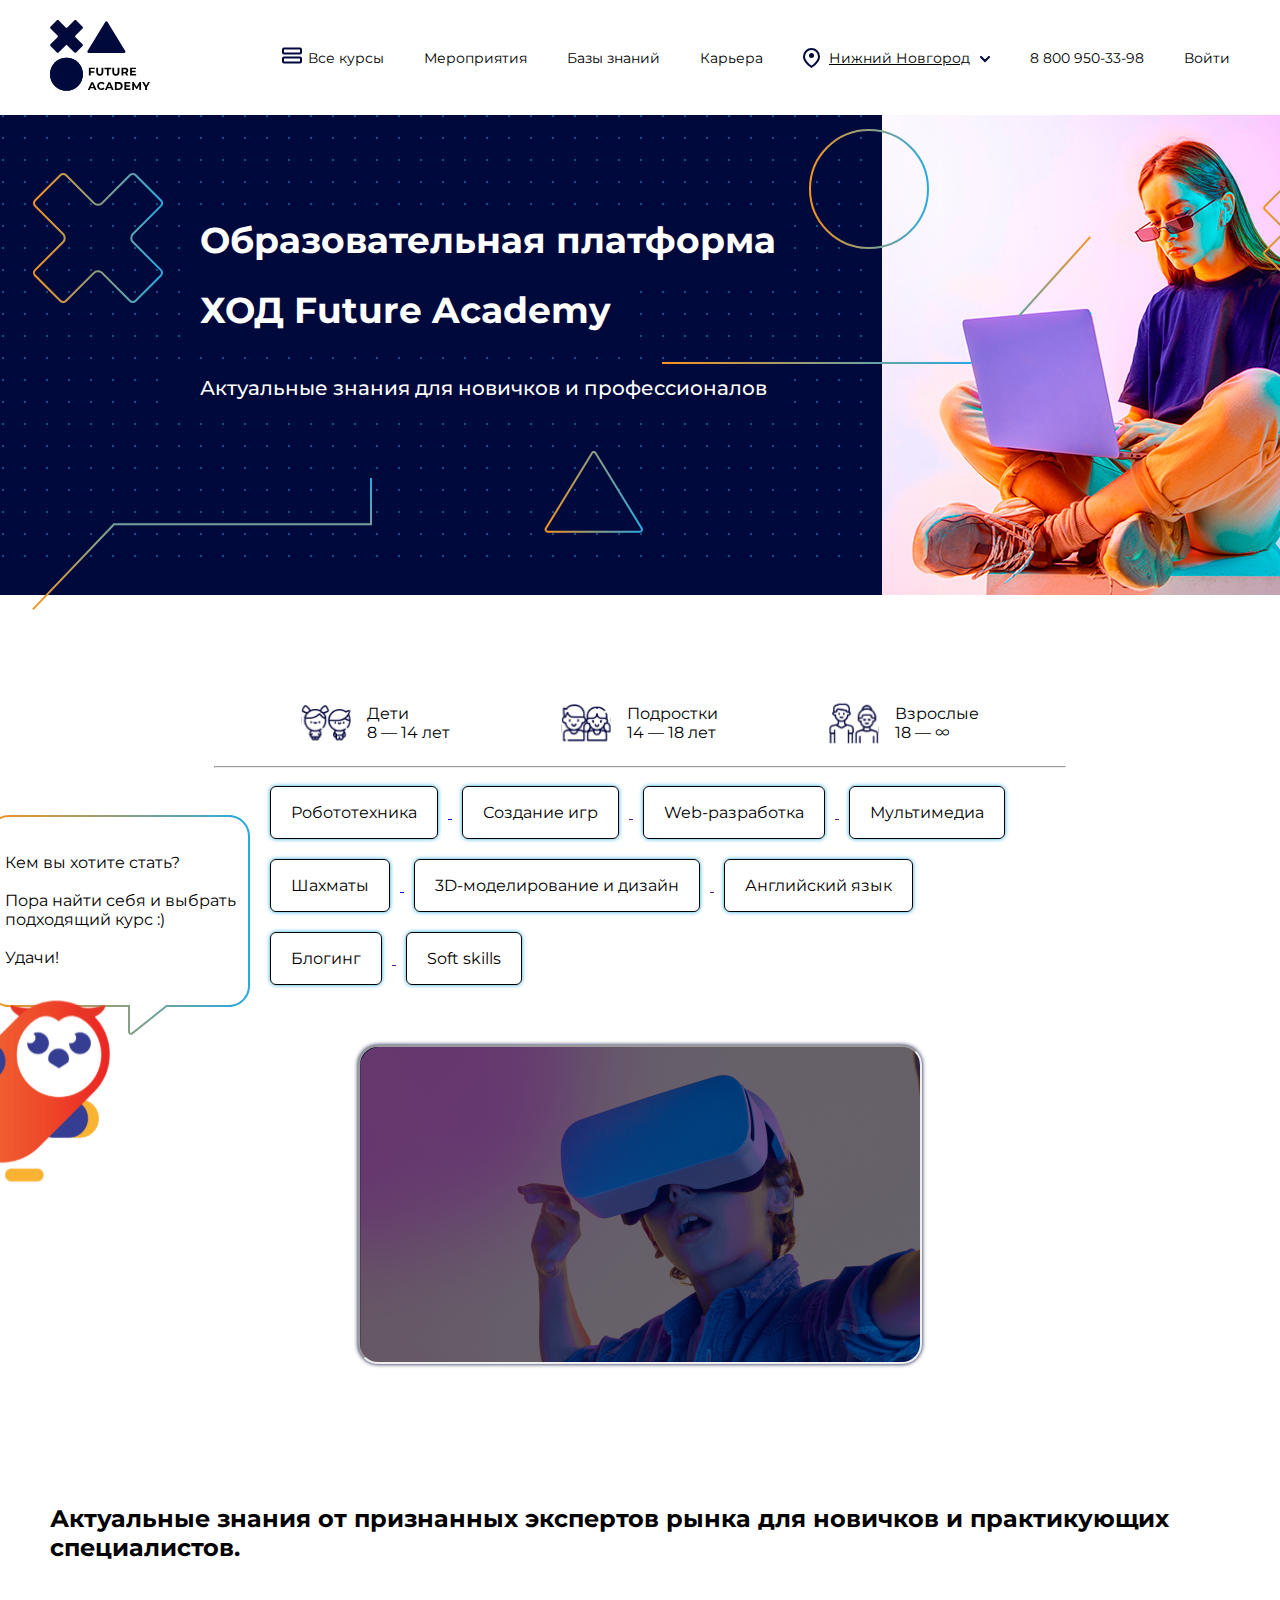
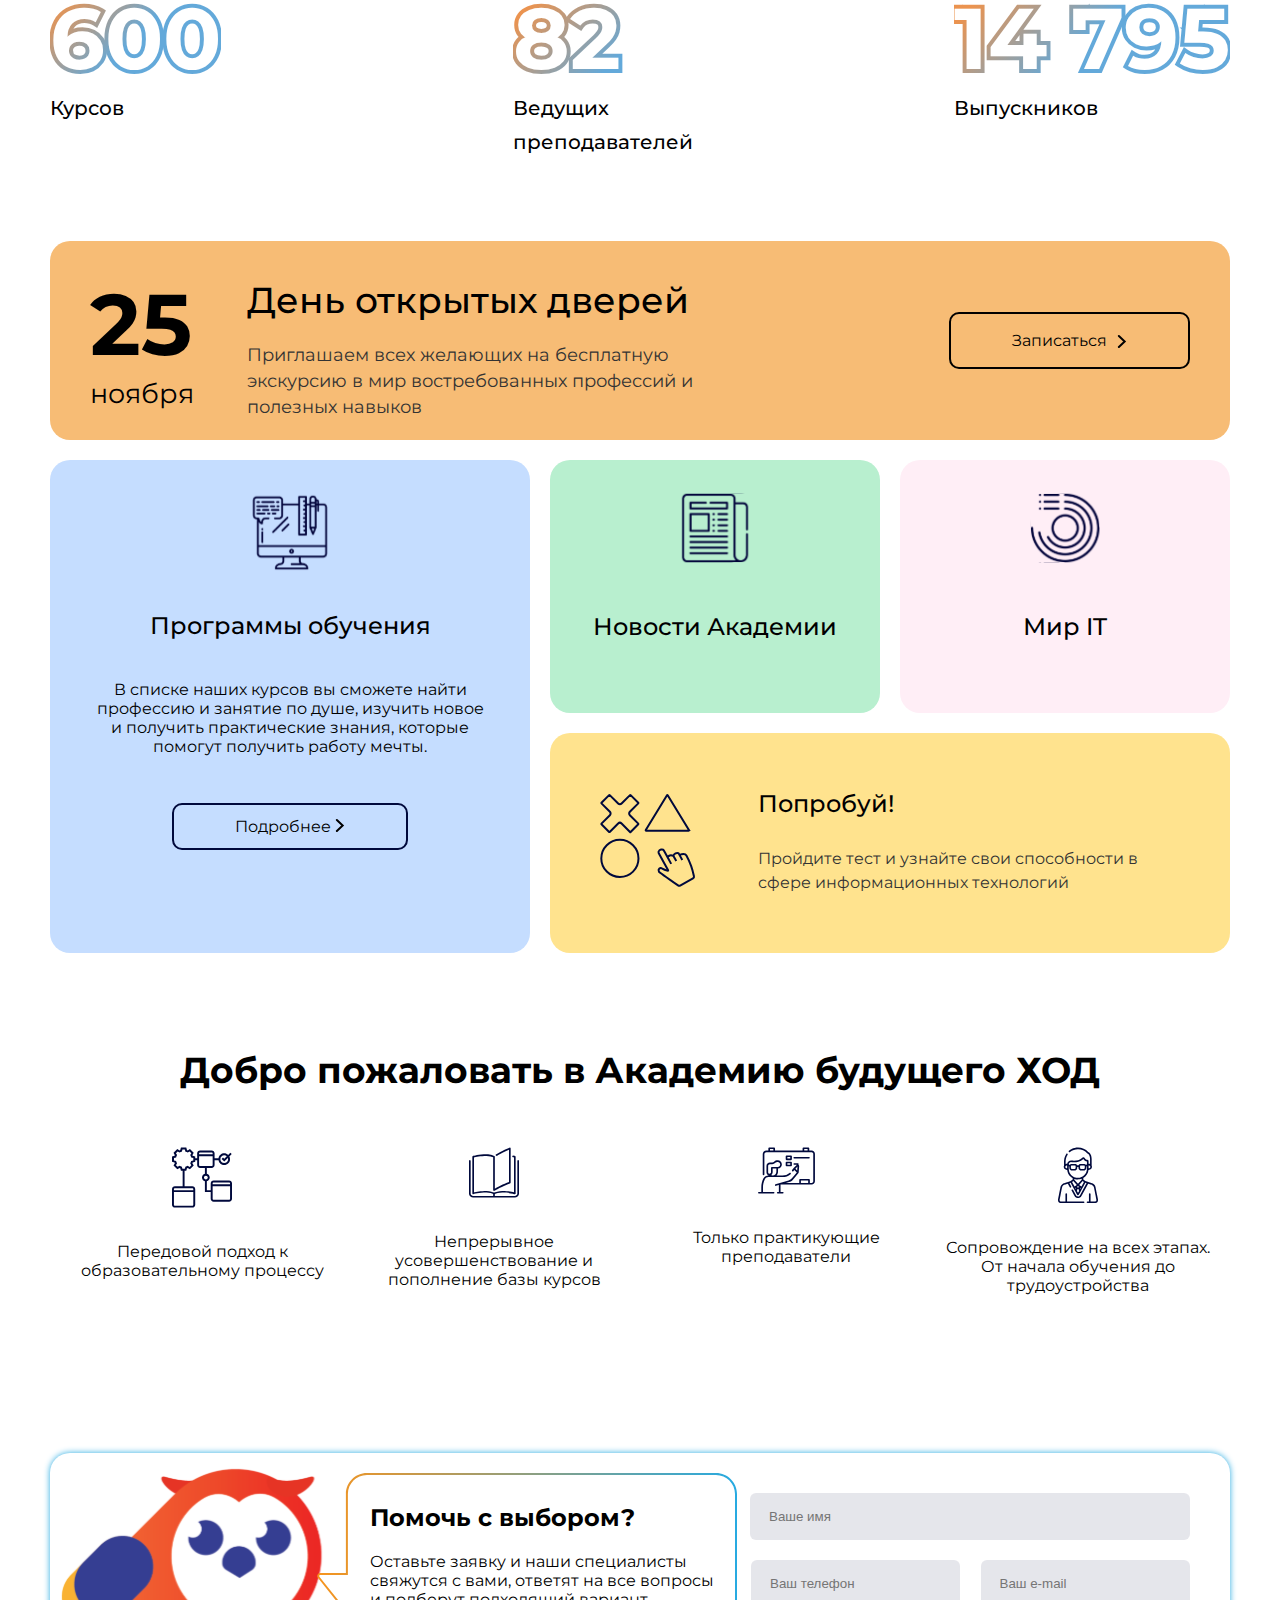
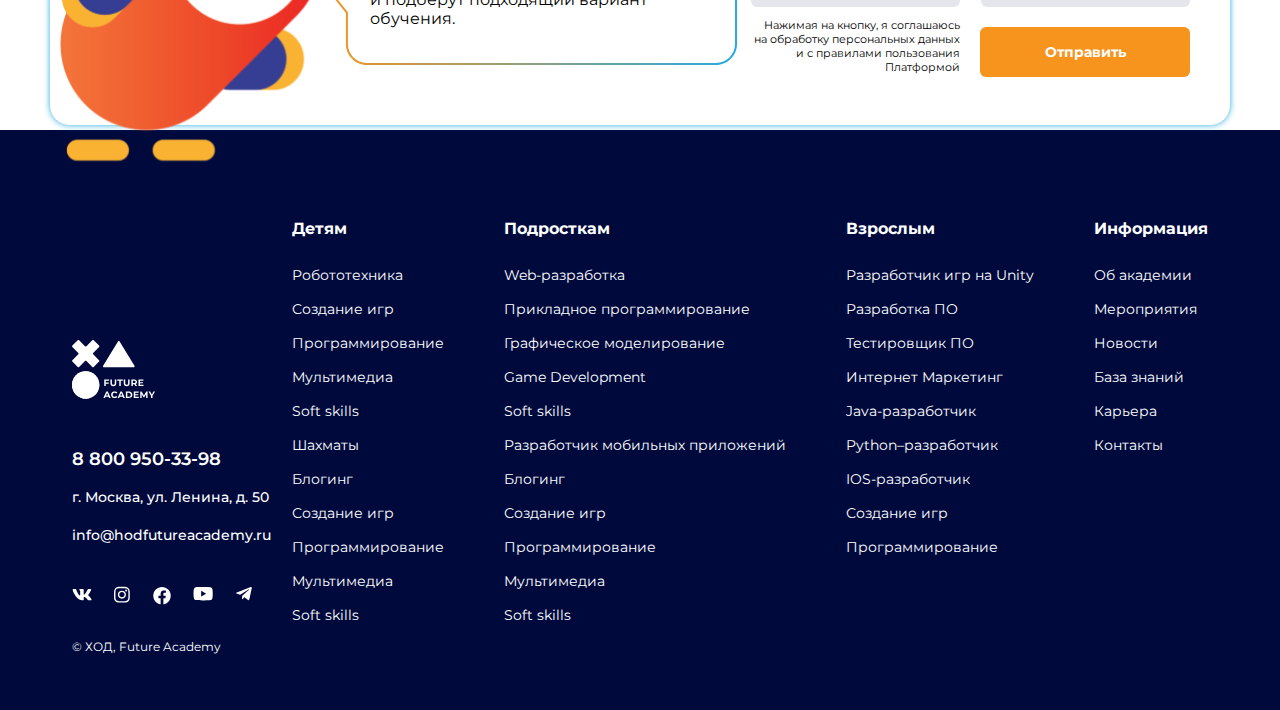
==== index.html @ 84c0482a "Add files via upload" ====
<!DOCTYPE html>
<html lang="en">

<head>
    <meta charset="UTF-8">
    <title>Future Academy</title>
    <link rel="stylesheet" href="style.css">
</head>

<body>
 <header class="header">
        <!--Логотип-->
        <a href="index.html"><svg width="100" height="71" viewBox="0 0 100 71" fill="none" xmlns="http://www.w3.org/2000/svg" id="logo">
            <path d="M16.4671 70.6464C7.38524 70.6464 0 63.2611 0 54.1793C0 45.0974 7.38524 37.7122 16.4671 37.7122C25.549 37.7122 32.9342 45.0974 32.9342 54.1793C32.9342 63.311 25.549 70.6464 16.4671 70.6464Z" fill="#00093C" />
            <path d="M16.4671 70.6464C7.38524 70.6464 0 63.2611 0 54.1793C0 45.0974 7.38524 37.7122 16.4671 37.7122C25.549 37.7122 32.9342 45.0974 32.9342 54.1793C32.9342 63.311 25.549 70.6464 16.4671 70.6464Z" fill="#00093C" />
            <path d="M55.3895 1.8336L37.5251 31.0253C37.0261 31.8736 37.575 32.9215 38.5232 32.9215H56.3875H74.2518C75.1999 32.9215 75.7488 31.8237 75.2498 31.0253L57.3855 1.8336C56.8865 1.08509 55.8386 1.08509 55.3895 1.8336Z" fill="#00093C" />
            <path d="M32.5847 6.77396L26.1475 0.336827C25.6984 -0.112276 24.9 -0.112276 24.4509 0.336827L17.3651 7.42267C16.916 7.87177 16.1176 7.87177 15.6685 7.42267L8.58263 0.336827C8.13353 -0.112276 7.33513 -0.112276 6.88602 0.336827L0.448888 6.77396C-0.000215138 7.22307 -0.000215138 8.02147 0.448888 8.47058L7.53472 15.5564C7.98382 16.0055 7.98382 16.8039 7.53472 17.253L0.448888 24.3389C-0.000215138 24.788 -0.000215138 25.5864 0.448888 26.0355L6.88602 32.4726C7.33513 32.9217 8.13353 32.9217 8.58263 32.4726L15.6685 25.3868C16.1176 24.9377 16.916 24.9377 17.3651 25.3868L24.4509 32.4726C24.9 32.9217 25.6984 32.9217 26.1475 32.4726L32.5847 26.0355C33.0338 25.5864 33.0338 24.788 32.5847 24.3389L25.4988 17.253C25.0497 16.8039 25.0497 16.0055 25.4988 15.5564L32.5847 8.47058C33.0837 8.02147 33.0837 7.27297 32.5847 6.77396Z" fill="#00093C" />
            <path d="M40.6685 49.0892V51.185H44.3112V52.6321H40.6685V55.4764H38.8721V47.6421H44.7603V49.0892H40.6685Z" fill="black" />
            <path d="M47.2058 54.678C46.607 54.0792 46.2577 53.181 46.2577 52.0333V47.6421H48.0541V51.9335C48.0541 53.3307 48.6529 54.0293 49.8006 54.0293C50.3495 54.0293 50.7986 53.8796 51.098 53.5303C51.3974 53.181 51.5471 52.682 51.5471 51.9335V47.6421H53.3435V52.0333C53.3435 53.181 53.0441 54.0792 52.3954 54.678C51.7966 55.2768 50.8984 55.6261 49.8006 55.6261C48.7028 55.6261 47.8046 55.2768 47.2058 54.678Z" fill="black" />
            <path d="M56.9361 49.1391H54.441V47.6421H61.2275V49.1391H58.7325V55.4764H56.9361V49.1391Z" fill="black" />
            <path d="M63.2733 54.678C62.6745 54.0792 62.3252 53.181 62.3252 52.0333V47.6421H64.1216V51.9335C64.1216 53.3307 64.7204 54.0293 65.8681 54.0293C66.417 54.0293 66.8661 53.8796 67.1655 53.5303C67.4649 53.181 67.6146 52.682 67.6146 51.9335V47.6421H69.411V52.0333C69.411 53.181 69.1116 54.0792 68.4629 54.678C67.8641 55.2768 66.9659 55.6261 65.8681 55.6261C64.7703 55.6261 63.922 55.2768 63.2733 54.678Z" fill="black" />
            <path d="M76.4971 55.4768L75.0001 53.2812H74.9003H73.3035V55.4768H71.5071V47.6924H74.9003C75.5989 47.6924 76.1977 47.7922 76.6967 48.0417C77.1957 48.2912 77.5949 48.5906 77.8943 49.0397C78.1438 49.4389 78.2935 49.9878 78.2935 50.5367C78.2935 51.1355 78.1438 51.6345 77.8943 52.0337C77.5949 52.4329 77.1957 52.7822 76.6967 52.9818L78.4432 55.4768H76.4971V55.4768ZM76.048 49.4888C75.7486 49.2393 75.3494 49.1395 74.8005 49.1395H73.3035V51.884H74.8005C75.3494 51.884 75.7486 51.7842 76.048 51.5347C76.3474 51.2852 76.4472 50.9858 76.4472 50.5367C76.4971 50.0377 76.3474 49.7383 76.048 49.4888Z" fill="black" />
            <path d="M86.1279 54.0293V55.4764H80.09V47.6421H85.9782V49.0892H81.8864V50.7858H85.4792V52.2329H81.8864V54.0293H86.1279Z" fill="black" />
            <path d="M44.012 68.2512H40.3693L39.6707 69.9478H37.8243L41.3174 62.1633H43.1138L46.6068 69.9478H44.7106L44.012 68.2512ZM43.4631 66.9039L42.2156 63.9098L40.9681 66.9039H43.4631Z" fill="black" />
            <path d="M49.2017 69.5485C48.553 69.1992 48.054 68.7002 47.7047 68.1014C47.3554 67.5026 47.1558 66.804 47.1558 66.0056C47.1558 65.257 47.3554 64.5584 47.7047 63.9097C48.054 63.3109 48.6029 62.8119 49.2017 62.4626C49.8504 62.1133 50.549 61.9636 51.3474 61.9636C52.046 61.9636 52.6448 62.0634 53.1937 62.3129C53.7426 62.5624 54.1917 62.9117 54.5909 63.3608L53.4432 64.4087C52.8943 63.8099 52.2456 63.5105 51.4971 63.5105C50.9981 63.5105 50.5989 63.6103 50.1997 63.8099C49.8005 64.0095 49.5011 64.3089 49.3015 64.7081C49.1019 65.1073 49.0021 65.5065 49.0021 66.0056C49.0021 66.5046 49.1019 66.9038 49.3015 67.303C49.5011 67.7022 49.8005 68.0016 50.1997 68.2012C50.5989 68.4008 50.9981 68.5006 51.4971 68.5006C52.2955 68.5006 52.9442 68.2012 53.4432 67.5525L54.5909 68.6004C54.2416 69.0495 53.7426 69.3988 53.1937 69.6483C52.6448 69.8978 52.046 69.9976 51.3474 69.9976C50.5989 70.0475 49.8504 69.8978 49.2017 69.5485Z" fill="black" />
            <path d="M61.1277 68.2512H57.485L56.7864 69.9478H54.9401L58.4331 62.1633H60.2295L63.7225 69.9478H61.8263L61.1277 68.2512ZM60.5788 66.9039L59.3313 63.9098L58.0838 66.9039H60.5788Z" fill="black" />
            <path d="M64.8704 62.1133H68.4133C69.2616 62.1133 70.0101 62.263 70.6588 62.6123C71.3075 62.9117 71.8065 63.4107 72.1558 63.9596C72.5051 64.5584 72.7047 65.2071 72.7047 66.0055C72.7047 66.8039 72.5051 67.4526 72.1558 68.0514C71.8065 68.6502 71.3075 69.0993 70.6588 69.3987C70.0101 69.6981 69.2616 69.8977 68.4133 69.8977H64.8704V62.1133ZM68.3135 68.4506C69.1119 68.4506 69.7107 68.251 70.1598 67.8019C70.6089 67.3528 70.8584 66.754 70.8584 66.0554C70.8584 65.3069 70.6089 64.7081 70.1598 64.3089C69.7107 63.8598 69.062 63.6602 68.3135 63.6602H66.6668V68.5005H68.3135V68.4506Z" fill="black" />
            <path d="M80.4391 68.5005V69.9476H74.4011V62.1133H80.2894V63.5604H76.1975V65.257H79.8403V66.6542H76.1975V68.5005H80.4391Z" fill="black" />
            <path d="M89.3214 69.9476V65.257L87.026 69.0993H86.2276L83.9322 65.3568V69.9476H82.2356V62.1133H83.7326L86.6268 66.9536L89.521 62.1133H91.0181V69.9476H89.3214Z" fill="black" />
            <path d="M96.9561 67.1532V69.9476H95.1596V67.1532L92.1157 62.1133H94.0618L96.1577 65.6063L98.2036 62.1133H100L96.9561 67.1532Z" fill="black" />
        </svg></a>
        <ul class="navbar">
            <a href="all-courses.html">
            <svg width="20" height="17" viewBox="0 0 20 17" fill="none" xmlns="http://www.w3.org/2000/svg" id="burger">
                <rect x="1" y="1.51392" width="18" height="4.99717" rx="1" stroke="#00093C" stroke-width="2" />
                <rect x="1" y="10.4858" width="18" height="5" rx="1" stroke="#00093C" stroke-width="2" />
            </svg>
            </a>
            <li class="navbar-item"><a href="all-courses.html">Все курсы</a></li>
            <li class="navbar-item"><a href="">Мероприятия</a></li>
            <li class="navbar-item"><a href="">Базы знаний</a></li>
            <li class="navbar-item"><a href="">Карьера</a></li>
            
            <svg width="17" height="20" viewBox="0 0 17 20" fill="none" xmlns="http://www.w3.org/2000/svg" id="pin">
                <path d="M16 8.5C16 11.3282 14.13 13.9545 12.0535 15.9699C11.036 16.9575 10.0146 17.754 9.24613 18.304C8.95504 18.5123 8.70155 18.6843 8.5 18.8171C8.29845 18.6843 8.04496 18.5123 7.75387 18.304C6.98537 17.754 5.96395 16.9575 4.94648 15.9699C2.86999 13.9545 1 11.3282 1 8.5C1 4.35786 4.35786 1 8.5 1C12.6421 1 16 4.35786 16 8.5Z" stroke="#00093C" stroke-width="2" />
                <circle cx="8.5" cy="7.5" r="2.5" fill="#00093C" />
            </svg>

            <li class="navbar-item" id="city">Нижний Новгород </li>
            
            <a href="#"><svg width="10" height="7" viewBox="0 0 10 7" fill="none" xmlns="http://www.w3.org/2000/svg" id="arrow">
                    <path d="M1 1L5 5L9 1" stroke="#00093C" stroke-width="2" stroke-linecap="round" />
                </svg></a>
            <li class="navbar-item"><a href="tel:8 800 950-33-98" id="number">8 800 950-33-98 </a></li>
            <li class="navbar-item join"><a href="registration.html">Войти</a></li>
        </ul>
    </header> 
    <container class="container">
        <main class="main">

            <h1 class="title title-item1">Образовательная платформа</h1>
            <h1 class="title title-item2">ХОД Future Academy</h1>
            <span class="title-description">Актуальные знания для новичков и профессионалов <br></span>

            <!--Огромное кол-во svg, лучше свернуть-->
            <div class="svg">
                <!--Крест левее надписи-->
                <svg width="131" height="130" viewBox="0 0 131 130" fill="none" xmlns="http://www.w3.org/2000/svg" id="cross">
                    <path d="M127.996 32.8195L127.977 32.837L127.958 32.8556L99.8822 60.9317C97.7122 63.1017 97.7122 66.8983 99.8822 69.0683L127.958 97.1444C129.347 98.5333 129.347 101.064 127.958 102.453L102.453 127.958C101.064 129.347 98.5333 129.347 97.1444 127.958L69.0683 99.8823C66.8983 97.7123 63.1017 97.7123 60.9317 99.8823L32.8556 127.958C31.4667 129.347 28.9363 129.347 27.5474 127.958L2.04171 102.453C0.652764 101.064 0.652764 98.5333 2.04171 97.1444L30.1177 69.0683C32.2877 66.8983 32.2877 63.1017 30.1177 60.9317L2.04171 32.8556C0.652764 31.4667 0.652764 28.9363 2.04171 27.5474L27.5474 2.04171C28.9363 0.652764 31.4667 0.652764 32.8556 2.04171L60.9317 30.1178C63.1017 32.2877 66.8983 32.2877 69.0683 30.1178L97.1444 2.04171C98.5333 0.652764 101.064 0.652764 102.453 2.04171L127.958 27.5474C129.567 29.1559 129.51 31.4569 127.996 32.8195Z" stroke="url(#paint0_linear_75_2072)" stroke-width="2" />
                    <defs>
                        <linearGradient id="paint0_linear_75_2072" x1="0" y1="65" x2="130.148" y2="65" gradientUnits="userSpaceOnUse">
                            <stop stop-color="#F7941D" />
                            <stop offset="1" stop-color="#27AAE1" />
                        </linearGradient>
                    </defs>
                </svg>
            </div>
            <!--Линия под крестом-->
            <svg width="340" height="133" viewBox="0 0 340 133" fill="none" xmlns="http://www.w3.org/2000/svg" id="first-line">
                <path d="M0.915527 131.432L81.9998 46.3475H339V0" stroke="url(#paint0_linear_75_2073)" stroke-width="2" />
                <defs>
                    <linearGradient id="paint0_linear_75_2073" x1="0.915527" y1="131.432" x2="0.915528" y2="0" gradientUnits="userSpaceOnUse">
                        <stop stop-color="#F7941D" />
                        <stop offset="1" stop-color="#27AAE1" />
                    </linearGradient>
                </defs>
            </svg>
            <!--Треугольник-->
            <svg width="99" height="82" viewBox="0 0 99 82" fill="none" xmlns="http://www.w3.org/2000/svg" id="triangle">
                <path d="M48.082 1.97163L48.082 1.97165L48.0865 1.96414C48.8355 0.715796 50.6238 0.633165 51.5413 1.9895L97.6613 77.3532L97.6663 77.3612C98.5815 78.8255 97.5203 80.7278 95.9371 80.7278H49.8062H3.67521C2.09765 80.7278 1.01752 78.9509 1.95591 77.3452L48.082 1.97163Z" stroke="url(#paint0_linear_75_2071)" stroke-width="2" />
                <defs>
                    <linearGradient id="paint0_linear_75_2071" x1="0.612305" y1="40.8639" x2="99" y2="40.8639" gradientUnits="userSpaceOnUse">
                        <stop stop-color="#F7941D" />
                        <stop offset="1" stop-color="#27AAE1" />
                    </linearGradient>
                </defs>
            </svg>
            <!--круг-->
            <svg width="120" height="120" viewBox="0 0 120 120" fill="none" xmlns="http://www.w3.org/2000/svg" id="circle">
                <path d="M60 119C27.4614 119 1 92.5386 1 60C1 27.4614 27.4614 1 60 1C92.5386 1 119 27.4614 119 60C119 92.7185 92.5406 119 60 119Z" stroke="url(#paint0_linear_75_2070)" stroke-width="2" />
                <defs>
                    <linearGradient id="paint0_linear_75_2070" x1="0" y1="60" x2="120" y2="60" gradientUnits="userSpaceOnUse">
                        <stop stop-color="#F7941D" />
                        <stop offset="1" stop-color="#27AAE1" />
                    </linearGradient>
                </defs>
            </svg>
            <!--Линия возле ноутбука-->
            <svg width="310" height="3" viewBox="0 0 310 3" fill="none" xmlns="http://www.w3.org/2000/svg" id="line-second">
                <path d="M0.0319824 1.02441H309.408" stroke="url(#paint0_linear_75_2074)" stroke-width="2" />
                <defs>
                    <linearGradient id="paint0_linear_75_2074" x1="0.0319824" y1="1.52441" x2="309.408" y2="1.52477" gradientUnits="userSpaceOnUse">
                        <stop stop-color="#F7941D" />
                        <stop offset="1" stop-color="#27AAE1" />
                    </linearGradient>
                </defs>
            </svg>
            <!--Линия над ноутом, типо продолжение-->
            <svg width="74" height="81" viewBox="0 0 74 81" fill="none" xmlns="http://www.w3.org/2000/svg" id="line-third">
                <path d="M72.2676 0.892761L0.999931 80" stroke="url(#paint0_linear_75_2069)" stroke-width="2" />
                <defs>
                    <linearGradient id="paint0_linear_75_2069" x1="79.0836" y1="0.892838" x2="79.0836" y2="118.184" gradientUnits="userSpaceOnUse">
                        <stop stop-color="#F7941D" />
                        <stop offset="1" stop-color="#27AAE1" />
                    </linearGradient>
                </defs>
            </svg>
            <!--Крест возле девушки-->
            <svg width="85" height="85" viewBox="0 0 85 85" fill="none" xmlns="http://www.w3.org/2000/svg" id="triangle-second">
                <path d="M83.3645 21.3963L83.3449 21.4139L83.3263 21.4325L65.0257 39.7331C63.4753 41.2835 63.4753 43.9787 65.0257 45.5291L83.3263 63.8297C84.0957 64.5991 84.0957 66.028 83.3263 66.7974L66.7012 83.4225C65.9318 84.1919 64.5029 84.1919 63.7336 83.4225L45.433 65.122C43.8825 63.5715 41.1873 63.5715 39.6369 65.122L21.3363 83.4225C20.5669 84.1919 19.1381 84.1919 18.3687 83.4225L1.74353 66.7974C0.97416 66.028 0.974162 64.5991 1.74353 63.8297L20.0441 45.5291C21.5945 43.9787 21.5945 41.2835 20.0441 39.7331L1.74353 21.4325L1.03643 22.1396L1.74353 21.4325C0.974161 20.6632 0.974161 19.2343 1.74353 18.4649L18.3687 1.83972C19.1381 1.07035 20.5669 1.07035 21.3363 1.83972L22.0434 1.13262L21.3363 1.83972L39.6369 20.1403C41.1873 21.6907 43.8825 21.6907 45.433 20.1403L63.7336 1.83972C64.5029 1.07035 65.9318 1.07035 66.7012 1.83972L83.3263 18.4649C84.2464 19.385 84.19 20.6534 83.3645 21.3963Z" stroke="url(#paint0_linear_75_1249)" stroke-width="2" />
                <defs>
                    <linearGradient id="paint0_linear_75_1249" x1="0.166504" y1="42.6311" x2="85" y2="42.6311" gradientUnits="userSpaceOnUse">
                        <stop stop-color="#F7941D" />
                        <stop offset="1" stop-color="#27AAE1" />
                    </linearGradient>
                </defs>
                <br>
            </svg>
            <!--Линия с правого края-->

        </main>

        <div class="filters">
            <div class="filters-item">
                <!--Дети-->
                <img src="img/children.svg" alt="" class="svg-sort">

                <div>
                    <a href="">
                        <span class="filters-title">Дети <br></span>
                        <span class="filters-text">8 — 14 лет</span>
                    </a>
                </div>
            </div>
            <!--Подростки-->
            <div class="filters-item">
                <img src="img/teen.svg" alt="" class="svg-sort">
                <div>
                    <a href="">
                        <span class="filters-title">Подростки <br></span>
                        <span class="filters-text">14 — 18 лет</span>
                    </a>
                </div>
            </div>
            <!--Взрослые-->
            <div class="filters-item">
                <img src="img/family.svg" alt="" class="svg-sort">
                <div>
                    <a href="">
                        <span class="filters-title">Взрослые<br></span>
                        <span class="filters-text">18 — ∞ </span>
                    </a>
                </div>
            </div>
        </div>
        <hr class="hr-undersort">
        <nav class="subjects">
            <ul class="subjects-list">
                <a href="#">
                    <li class="subjects-item">Робототехника</li>
                </a>
                <a href="">
                    <li class="subjects-item">Создание игр</li>
                </a>
                <a href="">
                    <li class="subjects-item">Web-разработка</li>
                </a>
                <a href="">
                    <li class="subjects-item">Мультимедиа</li>
                </a>
                <a href="chess.html">
                    <li class="subjects-item">Шахматы</li>
                </a>
                <a href="">
                    <li class="subjects-item">3D-моделирование и дизайн</li>
                </a>
                <a href="">
                    <li class="subjects-item">Английский язык</li>
                </a>
                <a href="">
                    <li class="subjects-item">Блогинг</li>
                </a>
                <a href="">
                    <li class="subjects-item">Soft skills</li>
                </a>
            </ul>
        </nav>
        <div class="svg-owl">
            <div class="owl1">


                <img src="img/owl.svg" alt="" class="owl">
                <img src="img/Text-cloud.svg" class="owl-cloud" alt="">
                <div class="owl-text">
                    Кем вы хотите стать? <br> <br>

                    Пора найти себя
                    и выбрать подходящий курс :) <br> <br>
                    Удачи!
                </div>
            </div>
        </div>


    </container>
    <div class="video-container">

        <iframe width="560" height="315" src="https://www.youtube.com/embed/wfMvlFZ99RM" control poster="img/video-pic.svg" title="YouTube video player" preload="none" class="video"></iframe>
    </div>
    <div class="statistics">
        <p class="statistics-item">Актуальные знания от признанных экспертов рынка
            для новичков и практикующих специалистов.</p>
    </div>
    <div class="statistic-item">
        <div class="count-courses">
            <div class="statistic-title">600</div>
            <div class="statistic-text">Курсов</div>
        </div>
        <div class="count-teachers">
            <div class="statistic-title">82</div>
            <div class="statistic-text">Ведущих преподавателей</div>
        </div>
        <div class="count-graduates">
            <div class="statistic-title">14 795</div>
            <div class="statistic-text">Выпускников</div>
        </div>
    </div>
    <div class="main-info">
        <div class="date">
            <div class="number">25</div>
            <div class="number-date">ноября</div>
        </div>
        <div class="date-description">
            <div class="description-title" id="description-title">День открытых дверей </div>
            <div class="description-text">Приглашаем всех желающих на бесплатную экскурсию
                в мир востребованных профессий и полезных навыков</div>
        </div>
        <div class="">
            <a href="" class="register"><span class="register-text">Записаться</span> <img src="img/arrow-right.svg" alt=""></a>
        </div>
    </div>
    <div class="blocks">
        <div class="program-courses">
            <img src="img/monitor.svg" alt="" class="monitor">
            <div class="program-title">Программы обучения</div>
            <div class="program-text">В списке наших курсов вы сможете найти профессию и занятие по душе, изучить новое и получить практические знания, которые помогут получить работу мечты.</div>
            <div class="program-button">
                <a href="#" class="program-link">
                    <span>Подробнее</span>
                    <img src="img/arrow-right.svg" alt="">
                </a>
            </div>
        </div>
        <div class="together">
            <div class="top-blocks">
                <div class="news1">
                    <img src="img/newspaper.svg" alt="">
                    <div><a href="">Новости Академии</a></div>
                </div>
                <div class="world">
                    <img src="img/diagram.svg" alt="">
                    <div><a href="">Мир IT</a></div>
                </div>
            </div>
            <div class="bottom">
                <img src="img/logo-hand.svg" alt="">
                <div class="bottom-block">
                    <div class="bottom-title">Попробуй!</div>
                    <div class="bottom-text">Пройдите тест и узнайте свои способности
                        в сфере информационных технологий</div>
                </div>
            </div>
        </div>
    </div>

    <!-- Допилить!!! <div class="feedbacks"></div>-->
    <div class="greetings">Добро пожаловать в Академию будущего ХОД</div>
    <div class="characteristics">
        <div class="characteristics-item">
            <img src="img/char1.svg" alt="">
            <div class="char-text">Передовой подход
                к образовательному процессу</div>
        </div>
        <div class="characteristics-item">
            <img src="img/char2.svg" alt="">
            <div class="char-text">Непрерывное усовершенствование
                и пополнение базы курсов</div>

        </div>
        <div class="characteristics-item">
            <img src="img/char3.svg" alt="">
            <div class="char-text">Только практикующие преподаватели</div>
        </div>
        <div class="characteristics-item">
            <img src="img/char4.svg" alt="">
            <div class="char-text">Сопровождение на всех этапах. От начала обучения до трудоустройства</div>
        </div>
    </div>


    <div class="position">

        <form action="№" method="get" class="form">
            <div class="user-name">
                <input tabindex="1" placeholder="Ваше имя" type="text" name="username" class="username">
            </div>
            <div class="user-info">
                <div class="phone-block">
                    <input type="text" tabindex="2" placeholder="Ваш телефон" class="user-phone">
                    <p>Нажимая на кнопку, я соглашаюсь
                        на обработку персональных данных
                        и с правилами пользования Платформой</p>
                </div>
                <div class="mail-block">
                    <input type="text" placeholder="Ваш e-mail" tabindex="3" class="user-mail">
                    <div><button class="send-btn">Отправить</button></div>
                </div>
            </div>
        </form>
        <div class="owl-svg">
            <img src="img/big-owl.svg" alt="" class="big-owl">
            <img src="img/big-cloud.svg" alt="" class="big-cloud">
            <div class="cloud-question">
                <h2>Помочь с выбором?
                </h2>
                <p>
                    Оставьте заявку и наши специалисты свяжутся с вами, ответят на все вопросы
                    и подберут подходящий вариант обучения.</p>
            </div>
        </div>
    </div>
    <footer class="footer">
        <div class="footer-container">
            <div class="requisites">
                <img src="img/white-logo.svg" alt="" class="white-logo">
                <div class="phone-number">8 800 950-33-98 </div>
                <div class="addres">г. Москва, ул. Ленина, д. 50</div>
                <div class="company-mail">info@hodfutureacademy.ru</div>
                <div class="icons">
                    <a href=""> <img src="icons/vk.svg" alt=""></a>
                    <a href=""><img src="icons/inst.svg" alt=""></a>
                    <a href=""><img src="icons/facebook.svg" alt=""></a>
                    <a href=""><img src="icons/youtube.svg" alt=""></a>
                    <a href=""><img src="icons/telegram.svg" alt=""></a>
                </div>
                <div class="copyrights">© ХОД, Future Academy</div>
            </div>
            <div class="footer-list">
                <ul class="footer-title footer-title1">
                    <h3 class="footer-item-title">Детям</h3>
                    <a href="">
                        <li class="footer-item">Робототехника</li>
                    </a>
                    <a href="" class="footer-link">
                        <li class="footer-item">Создание игр</li>
                    </a>
                    <a href="">
                        <li class="footer-item">Программирование</li>
                    </a>
                    <a href="">
                        <li class="footer-item">Мультимедиа</li>
                    </a>
                    <a href="">
                        <li class="footer-item">Soft skills</li>
                    </a>
                    <a href="">
                        <li class="footer-item">Шахматы</li>
                    </a>
                    <a href="">
                        <li class="footer-item">Блогинг</li>
                    </a>
                    <a href="">
                        <li class="footer-item">Создание игр</li>
                    </a>
                    <a href="">
                        <li class="footer-item">Программирование</li>
                    </a>
                    <a href="">
                        <li class="footer-item">Мультимедиа</li>
                    </a>
                    <a href="">
                        <li class="footer-item">Soft skills</li>
                    </a>
                </ul>
                <ul class="footer-title footer-title1">
                    <h3 class="footer-item-title">Подросткам</h3>
                    <li class="footer-item">Web-разработка</li>
                    <li class="footer-item">Прикладное программирование</li>
                    <li class="footer-item">Графическое моделирование</li>
                    <li class="footer-item">Game Development</li>
                    <li class="footer-item">Soft skills</li>
                    <li class="footer-item">Разработчик мобильных приложений</li>
                    <li class="footer-item">Блогинг</li>
                    <li class="footer-item">Создание игр</li>
                    <li class="footer-item">Программирование</li>
                    <li class="footer-item">Мультимедиа</li>
                    <li class="footer-item">Soft skills</li>
                </ul>
                <ul class="footer-title footer-title1">
                    <h3 class="footer-item-title">Взрослым</h3>
                    <li class="footer-item">Разработчик игр на Unity</li>
                    <li class="footer-item">Разработка ПО</li>
                    <li class="footer-item">Тестировщик ПО</li>
                    <li class="footer-item">Интернет Маркетинг</li>
                    <li class="footer-item">Java-разработчик</li>
                    <li class="footer-item">Python–разработчик</li>
                    <li class="footer-item">IOS-разработчик</li>
                    <li class="footer-item">Создание игр</li>
                    <li class="footer-item">Программирование</li>
                </ul>
                <ul class="footer-title">
                    <h3 class="footer-item-title">Информация</h3>
                    <li class="footer-item">Об академии</li>
                    <li class="footer-item">Мероприятия</li>
                    <li class="footer-item">Новости</li>
                    <li class="footer-item">База знаний</li>
                    <li class="footer-item">Карьера</li>
                    <li class="footer-item">Контакты</li>
                </ul>
            </div>
        </div>
    </footer>
</body>

</html>
---- style.css ----
@import url("https://fonts.googleapis.com/css2?family=Montserrat:wght@500;700&display=swap");
body {
  padding: 0;
  margin: auto;
  font-family: 'Montserrat'; }

.header {
  width: 1180px;
  margin: 0 auto;
  display: flex;
  justify-content: space-between;
  padding: 20px 0; }

.header-blue {
  background-color: #00093C; }

.header-blue-container {
  display: flex;
  justify-content: space-between;
  padding: 20px 0;
  max-width: 1180px;
  width: 1180px;
  margin: 0 auto;
  color: #fff; }
  .header-blue-container .navbar a {
    color: #fff; }

.white-burger {
  margin-right: 6px; }

.navbar {
  max-width: inherit;
  margin: 0;
  display: flex;
  align-items: center;
  justify-content: space-evenly;
  font-family: 'Montserrat';
  font-weight: 500px; }

.navbar-item {
  display: inline-block;
  list-style: none;
  margin-right: 40px;
  font-size: 14px; }

.navbar-item a {
  text-decoration: none;
  color: #000; }

#burger {
  margin-right: 6px; }

.join {
  margin-right: 0 !important; }

#city {
  text-decoration: underline;
  margin-right: 10px; }

#pin {
  margin-right: 9px; }

#white-pin {
  margin-right: 9px; }

#arrow {
  margin-right: 40px; }

#white-arrow {
  margin-right: 40px; }

.container {
  margin: auto;
  display: block; }

.main {
  height: 480px;
  background: url("img/points.png") -150px 0 no-repeat, url("img/blue-rectangle.png") -150px 0 no-repeat, url("img/slider.png") -150px 0 no-repeat;
  padding: 103px 0 0 200px;
  font-family: 'Montserrat';
  font-weight: 700px;
  max-width: 1180px;
  margin: 0 auto;
  display: block; }

.title {
  padding: 0;
  margin: 0;
  color: #fff;
  font-size: 36px;
  font-weight: 700; }

.title-item1 {
  margin-bottom: 26px; }

.title-item2 {
  margin-bottom: 44px;
  color: #fff; }

.title-description {
  color: #fff;
  font-size: 20px;
  font-weight: 500; }

.svg {
  position: absolute; }

#cross {
  position: relative;
  top: -227px;
  left: -167px; }

#first-line {
  position: relative;
  right: 168px;
  top: 78px; }

#triangle {
  position: relative; }

#circle {
  position: relative;
  top: -284px;
  left: 162px; }

#line-second {
  position: relative;
  top: -168px;
  left: -109px; }

#line-third {
  position: relative;
  top: -216px;
  right: 67px; }

#triangle-second {
  position: relative;
  top: -260px;
  right: -100px; }

.filters {
  max-width: 900px;
  margin: auto;
  display: flex;
  justify-content: space-evenly;
  margin-bottom: 18px; }
  .filters a {
    text-decoration: none;
    color: #000; }

.filters-item {
  display: flex;
  align-items: center; }

#children-svg {
  margin-right: 16px; }

.svg-sort {
  margin-right: 16px; }

.hr-undersort {
  width: 850px; }

.subjects {
  max-width: 760px;
  margin: auto; }

.subjects-list {
  margin: 0;
  padding: 0; }
  .subjects-list li:hover {
    box-shadow: 0 0 20px #27AAE1; }

.subjects-item {
  display: inline-block;
  border: 1px solid #000;
  padding: 16px 20px;
  border-radius: 6px;
  margin: 10px;
  text-decoration: none;
  color: #000;
  list-style: none;
  box-shadow: 0 0 4px #27AAE1; }
  .subjects-item a {
    text-decoration: none;
    color: #000; }

.svg-owl {
  width: 1180px;
  margin: 0 auto; }

.owl1 {
  position: absolute; }

.owl {
  position: relative;
  right: 105px;
  bottom: 27px; }

.owl-cloud {
  position: relative;
  bottom: 180px;
  right: 234px;
  z-index: -1; }

.owl-text {
  max-width: 260px;
  position: relative;
  bottom: 366px;
  left: -45px; }

.video-container {
  display: flex;
  justify-content: center; }

.video {
  margin: 50px auto;
  margin-bottom: 116px;
  background-color: #00093C;
  box-shadow: 0 0 4px #00093C;
  border-radius: 20px;
  background-image: linear-gradient(rgba(0, 9, 60, 0.6), rgba(0, 9, 60, 0.6)), url(/img/video.png); }

.statistics {
  margin: 0 auto;
  max-width: 1180px;
  font-weight: 700;
  font-size: 24px; }

.statistic-item {
  max-width: 1180px;
  margin: 0 auto;
  display: flex;
  justify-content: space-between; }

.statistic-title {
  color: #fff;
  font-weight: 700;
  font-size: 86px;
  line-height: 105px;
  text-transform: capitalize;
  background: linear-gradient(135deg, #eb934f 10%, #63a9da 50%);
  -webkit-background-clip: text;
  -webkit-text-stroke: 8px transparent; }

.count-courses {
  margin-right: 100px; }

.statistic-text {
  font-weight: 500;
  font-size: 20px;
  line-height: 34px;
  max-width: 250px;
  margin-bottom: 82px; }

.main-info {
  max-width: 1100px;
  margin: 0 auto;
  padding: 20px 40px;
  border-radius: 20px;
  background-color: #F7BC75;
  display: flex;
  align-items: center;
  margin-bottom: 20px; }
  .main-info .date-description {
    max-width: 532.75px;
    margin: 26px 222px 0 0; }

.register {
  display: inline-block;
  border: 2px solid #000;
  border-radius: 10px;
  padding: 17px 61px;
  max-height: 60px;
  display: flex;
  align-items: center;
  text-decoration: none;
  color: #000; }
  .register:hover {
    background-color: #fff;
    transition: 0.5s; }

.date {
  margin-right: 53px; }

.number {
  font-size: 86px;
  font-weight: bold; }

.number-date {
  font-size: 27px; }

#description-title {
  font-weight: 500;
  font-size: 36px;
  line-height: 26px;
  margin-bottom: 29px; }

.description-text {
  font-weight: 400;
  font-size: 18px;
  line-height: 26px;
  color: #333333; }

.register-text {
  margin-right: 10px; }

.blocks {
  display: flex;
  justify-content: center;
  text-align: center;
  margin-bottom: 100px; }

.program-courses {
  padding: 33px 0 50px 0;
  width: 480px;
  background-color: #C5DDFF;
  border-radius: 20px;
  margin-right: 20px; }

.monitor {
  margin-bottom: 37px; }

.program-title {
  margin-bottom: 41px;
  font-weight: 500;
  font-size: 24px;
  line-height: 26px; }

.program-text {
  padding: 0 40px;
  margin-bottom: 61px; }

.program-link {
  padding: 12px 61px;
  width: 222px;
  border: 2px solid #00093C;
  border-radius: 10px;
  text-decoration: none;
  color: #000; }
  .program-link:hover {
    background-color: #fff;
    transition: 0.5s; }

.top-blocks {
  display: flex;
  margin-bottom: 20px; }

.news1,
.world {
  width: 330px;
  height: 220px;
  padding-top: 33px;
  font-weight: 500;
  font-size: 24px;
  line-height: 26px; }
  .news1 img,
  .world img {
    margin-bottom: 46px; }
  .news1 a,
  .world a {
    text-decoration: none;
    color: #000; }

.news1 {
  background-color: #B8EFCF;
  margin-right: 20px;
  border-radius: 20px; }

.world {
  background-color: #FFEEF6;
  border-radius: 20px; }

.bottom {
  text-align: start;
  display: flex;
  background-color: #FFE38E;
  border-radius: 20px;
  padding: 58px 0 58px 50px;
  max-width: 680px; }
  .bottom img {
    margin-right: 60px; }

.bottom-title {
  font-weight: 500;
  font-size: 24px;
  line-height: 26px;
  margin-bottom: 30px; }

.bottom-text {
  font-weight: 400;
  font-size: 16px;
  line-height: 24px;
  color: #333333;
  max-width: 400px; }

.greetings {
  text-align: center;
  font-weight: 700;
  font-size: 36px;
  line-height: 34px;
  margin-bottom: 60px; }

.characteristics {
  display: flex;
  justify-content: space-evenly;
  width: 1180px;
  margin: 0 auto;
  margin-bottom: 158px; }

.characteristics-item {
  text-align: center; }
  .characteristics-item img {
    margin-bottom: 30px; }

.char-text {
  max-width: 280px; }

.user-data {
  margin: 0 auto;
  width: 1180px;
  background-color: #FFFFFF;
  border-radius: 20px;
  box-shadow: 0 0 2px #27AAE1; }

.user-info {
  display: flex;
  justify-content: flex-end; }

.user-name {
  margin-bottom: 20px; }
  .user-name input {
    background: rgba(0, 9, 60, 0.1);
    border-radius: 6px;
    width: 421px;
    border: none;
    padding: 16px 0 16px 19px; }

.phone-block {
  width: 210px; }
  .phone-block input {
    width: 190px;
    background: rgba(0, 9, 60, 0.1);
    border-radius: 6px;
    border: none;
    padding: 16px 0 16px 19px; }
  .phone-block p {
    width: 210px;
    font-size: 11px; }

.mail-block {
  width: 210px;
  margin-left: 20px;
  text-align: center; }
  .mail-block input {
    width: 190px;
    background: rgba(0, 9, 60, 0.1);
    border-radius: 6px;
    border: none;
    padding: 16px 0 16px 19px; }

.username {
  background-color: rgba(0, 9, 60, 0.1);
  border-radius: 6px;
  padding: 16px 0 16px 19px;
  border: none; }

.send-btn {
  margin-top: 20px;
  background: #F7941D;
  border-radius: 6px;
  width: 210px;
  padding: 12px 56px;
  color: #fff;
  border: none;
  font-family: 'Montserrat';
  font-style: normal;
  font-weight: 700;
  font-size: 14px;
  line-height: 26px;
  cursor: pointer; }
  .send-btn :hover {
    transition: .8s;
    background: blue; }

.form {
  width: 1140px;
  background: #FFFFFF;
  border-radius: 20px;
  box-shadow: 0 0 6px #27AAE1;
  margin: 0 auto;
  padding: 40px 40px 40px 0;
  text-align: end;
  margin-bottom: 5px; }

.position {
  margin: 0 auto;
  width: 1180px;
  position: sticky; }

owl-svg {
  position: absolute;
  display: flex;
  overflow: hidden; }

.big-owl {
  position: absolute;
  top: 11px; }

.big-cloud {
  position: absolute;
  left: 267px;
  top: 20px;
  z-index: 1; }

.cloud-question {
  position: absolute;
  width: 352.8px;
  z-index: 2;
  left: 320px;
  top: 30px; }

.footer {
  max-width: 100%;
  background-color: #00093C;
  padding: 70px 0 56px 0;
  margin: 0 auto; }

.requisites {
  margin-top: 140px; }

.white-logo {
  margin-bottom: 43px; }

.phone-number {
  font-weight: 600;
  font-size: 18px;
  line-height: 26px;
  color: #fff;
  margin-bottom: 12px; }

.addres {
  font-weight: 500;
  font-size: 14px;
  line-height: 26px;
  margin-bottom: 12px;
  color: #fff; }

.company-mail {
  font-weight: 500;
  font-size: 14px;
  line-height: 26px;
  margin-bottom: 38px;
  color: #fff; }

.icons {
  max-width: 180px;
  display: flex;
  justify-content: space-between;
  margin-bottom: 30px; }

.copyrights {
  color: #fff;
  font-weight: 400;
  font-size: 12px;
  line-height: 15px; }

.footer-title {
  margin: 0;
  padding: 0;
  color: #fff; }
  .footer-title a {
    text-decoration: none; }

.footer-item {
  list-style: none;
  margin: 0;
  padding: 0;
  color: #fff; }

.footer-container {
  margin: 0 auto;
  width: 1180px;
  display: flex;
  justify-content: space-evenly; }

.footer-list {
  display: flex;
  justify-content: space-between; }

.footer-title1 {
  margin-right: 60px; }

.footer-item-title {
  font-weight: 700;
  font-size: 16px;
  line-height: 26px;
  margin-bottom: 16px; }

.footer-item {
  font-weight: 400;
  font-size: 14px;
  line-height: 34px; }

.all-courses-title {
  margin: 0;
  padding: 0;
  width: 1180px;
  margin: 0 auto;
  margin: 36px auto 57px auto; }

.level {
  margin: 0;
  padding: 0;
  margin-bottom: 21px;
  font-weight: 500;
  font-size: 16px;
  line-height: 20px; }

.all-program {
  margin: 0;
  padding: 0;
  width: 1180px;
  margin: 0 auto;
  display: flex; }

.radio-filters {
  width: 280px;
  margin-right: 23px; }

.all-courses-hr {
  width: 1180px;
  margin-bottom: 26px; }

.radio-button {
  margin: 0;
  padding: 0; }

.radio-block {
  margin-bottom: 25px; }

.radio-hr {
  width: 100%; }

.slidecontainer {
  width: 100%;
  margin: 21px 0 80px 0; }

.adv {
  width: 280px;
  height: 400px;
  background-color: #E0E0E0;
  border-radius: 20px;
  display: flex;
  align-items: center;
  justify-content: center; }

.branch {
  margin: 0;
  padding: 0;
  font-weight: 500;
  font-size: 16px;
  line-height: 20px;
  margin-bottom: 40px; }

.branch-nav {
  margin: 0;
  padding: 0;
  display: block; }
  .branch-nav a {
    text-decoration: none;
    margin-right: 20px;
    border: 2px solid #363636;
    border-radius: 6px;
    padding: 16px 20px; }
  .branch-nav a:hover {
    border: 4px solid #363636; }

.branch-nav-item {
  list-style: none;
  display: inline-block;
  color: #000;
  margin-bottom: 53.5px; }

.cards-item {
  width: 376px;
  height: 184px;
  margin-bottom: 20px;
  background-color: #C7EEFF;
  border-radius: 20px;
  box-shadow: 0 0 20px rgba(39, 170, 225, 0.9);
  padding: 28px 0 38px 29px; }
  .cards-item p {
    max-width: 358px;
    font-weight: 400;
    font-size: 12px;
    line-height: 18px;
    color: #4F4F4F;
    margin-bottom: 26px; }

.cards-link:hover {
  border: 6px solid rgba(39, 170, 225, 0.1);
  border-radius: 20px;
  transition: 0.2s; }

.main-cards {
  display: flex;
  flex-wrap: wrap; }
  .main-cards a {
    text-decoration: none;
    color: #000;
    margin-right: 20px; }

.card-item-span {
  display: block;
  margin-bottom: 16.5px;
  font-weight: 400;
  font-size: 12px;
  line-height: 15px;
  color: #4F4F4F; }

.card-item-title {
  display: flex; }
  .card-item-title h2 {
    margin: 0;
    padding: 0;
    font-weight: 500;
    font-size: 18px;
    line-height: 22px;
    max-width: 329px;
    margin-bottom: 12px;
    color: #00093C; }
  .card-item-title img {
    margin-right: 20px; }

.duration {
  font-weight: 400;
  font-size: 12px;
  line-height: 15px; }

.chess-main {
  background-color: #00093C;
  color: #fff;
  width: 100%; }

.chess-main-container {
  max-width: 1180px;
  width: 1180px;
  margin: 0 auto;
  display: flex;
  justify-content: space-between; }

.chess-main-description {
  padding: 39px 0 30px 0; }

.chess-main-title {
  margin: 0;
  padding: 0;
  margin-bottom: 11px;
  font-weight: 700;
  font-size: 42px;
  line-height: 51px; }

.chess-main-subtitle {
  font-weight: 500;
  font-size: 24px;
  line-height: 29px; }

.chess-main-time {
  display: flex;
  margin: 37px 0 42px 0; }
  .chess-main-time hr {
    width: 100%; }

.chess-time-item {
  margin-right: 30px; }

.price {
  max-width: 285px;
  font-weight: 700;
  font-size: 28px;
  line-height: 34px;
  margin-bottom: 33px;
  display: block; }
  .price hr {
    width: 100%; }

.free-lesson {
  font-weight: 700;
  font-size: 28px;
  line-height: 34px;
  display: block;
  margin-bottom: 12px; }

.chess-main-advice {
  font-weight: 400;
  font-size: 16px;
  line-height: 20px;
  margin-bottom: 24px;
  display: block; }

.enroll-in-course {
  display: inline-block;
  padding: 12px 19px;
  font-weight: 700;
  font-size: 14px;
  line-height: 26px;
  color: #fff;
  background-color: #F7941D;
  border-radius: 6px;
  text-decoration: none;
  border: none;
  font-family: 'Montserrat';
  cursor: pointer; }

.couse-link {
  display: inline-block;
  text-decoration: none;
  font-family: 'Montserrat';
  font-style: normal;
  font-weight: 700;
  font-size: 14px;
  line-height: 26px; }

.chess-svg-container {
  width: 1180px;
  margin: 0 auto;
  width: 1180px;
  position: absolute;
  display: inline; }

.hourse-svg {
  position: relative; }

.hourse-svg1 {
  position: relative;
  bottom: 456px;
  left: 481px; }

.circle-svg {
  position: relative;
  top: -288px;
  left: 487px;
  z-index: 1; }

.chess-aim-container {
  width: 1180px;
  margin: 110px auto 142px auto;
  display: flex; }

.chess-owl {
  margin-right: 50px;
  width: 350px; }

.chess-owl-text {
  position: relative;
  display: inline-block;
  top: -52px;
  right: 41px; }

.chess-owl-span {
  position: relative;
  display: inline-block;
  bottom: 300px;
  right: -25px; }

.chess-aims {
  display: flex; }

.chess-figures {
  margin: 0 20px 0px 0;
  max-width: 180px; }
  .chess-figures h2 {
    margin: 0;
    padding: 0;
    margin-bottom: 14px;
    font-weight: 700;
    font-size: 24px;
    line-height: 29px; }
  .chess-figures span {
    font-weight: 400;
    font-size: 14px;
    line-height: 17px; }

.chess-figure1 {
  margin: 6px 0 16.5px 0; }

.chess-figure {
  margin-bottom: 16px; }

.chess-figures4 {
  margin-right: 0 !important; }

.chess-video-container {
  max-width: 1180px;
  width: 1180px;
  margin: 0 auto;
  display: flex;
  justify-content: center;
  margin-bottom: 68px; }

.chess-video-item {
  border-radius: 20px; }

.chess-description-container {
  max-width: 1180px;
  width: 1180px;
  margin: 0 auto;
  margin-bottom: 30px; }
  .chess-description-container h2 {
    margin: 0;
    padding: 0;
    margin-bottom: 20px;
    font-weight: 700;
    font-size: 36px;
    line-height: 34px; }
  .chess-description-container p {
    margin: 0;
    padding: 0;
    font-weight: 400;
    font-size: 18px;
    line-height: 26px;
    max-width: 900px;
    margin-bottom: 31px; }

.chess-icons {
  display: flex;
  justify-content: space-between;
  margin-bottom: 30px; }

.chess-ico {
  width: 180px; }
  .chess-ico span {
    display: inline-block; }

.chess-bg-container {
  width: 100%;
  background-size: cover;
  background: url(img/chess-bg.png) 0 0 repeat; }

.chess-bg-items {
  width: 1180px;
  margin: 0 auto; }

.chess-bg-item {
  display: flex;
  justify-content: space-between;
  color: #fff;
  margin-bottom: 52px; }
  .chess-bg-item p {
    width: 486px;
    font-weight: 400;
    font-size: 18px;
    line-height: 26px;
    margin-top: 91px; }

.chess-btn-container {
  display: flex;
  justify-content: center; }

.chess-bg-btn {
  background: #F7941D;
  border-radius: 10px;
  border: none;
  box-shadow: none;
  padding: 12px 21px;
  font-weight: 700;
  font-size: 14px;
  line-height: 26px;
  color: #fff;
  z-index: 2;
  cursor: pointer;
  font-family: "Montserrat"; }

.chess-underbg {
  background-color: #00093C;
  width: 100%;
  height: 50px;
  margin-bottom: 84px; }

.chess-academy-title {
  margin: 0;
  padding: 0;
  width: 1180px;
  margin: 0 auto; }
  .chess-academy-title hr {
    display: inline-block; }
  .chess-academy-title h2 {
    margin: 0;
    padding: 0;
    margin-bottom: 11px;
    font-weight: 700;
    font-size: 36px;
    line-height: 34px; }
  .chess-academy-title p {
    margin: 0;
    padding: 0;
    max-width: 979px;
    font-weight: 400;
    font-size: 18px;
    line-height: 26px; }

.course-title {
  margin: 86px 0 11px 0 !important; }

.enroll {
  margin-bottom: 71px; }

.our-teachers-container {
  width: 100%;
  background: url(img/full-points.png) 0 0 repeat, #00093C;
  background-size: contain;
  overflow: hidden;
  margin-bottom: 61px; }

.our-teachers {
  padding-top: 62px;
  width: 1180px;
  margin: 0 auto;
  color: #fff;
  font-weight: 700;
  font-size: 36px;
  line-height: 44px;
  margin-bottom: 91px; }

.teachers-title {
  margin: 0;
  padding: 0;
  display: block;
  text-align: center;
  margin-bottom: 42px; }

.teachers-cards {
  display: flex;
  justify-content: space-between; }

.teachers-card {
  text-align: center;
  width: 280px;
  height: 360px;
  background: #FFFFFF;
  border-radius: 20px;
  color: #000;
  transition: .6s ease; }
  .teachers-card:hover {
    transform: scale(1.3); }

.teacher {
  margin-bottom: 35px;
  margin-top: 30px; }

.teachers-name {
  margin: 0;
  padding: 0;
  font-weight: 700;
  font-size: 18px;
  line-height: 22px;
  margin-bottom: 20px;
  display: block; }

.teachers-description {
  max-width: 240px;
  display: block;
  margin: 0 auto;
  font-weight: 500;
  font-size: 14px;
  line-height: 20px;
  color: #4F4F4F; }

.registration {
  margin: 204px auto 100px auto;
  max-width: 580px;
  text-align: center; }

.registration-title {
  display: flex;
  justify-content: center;
  font-weight: 700;
  font-size: 16px;
  line-height: 20px; }
  .registration-title a {
    text-decoration: none;
    color: #000; }
  .registration-title hr {
    width: 100%; }

.sign-up {
  width: 280px; }

.sign-in {
  width: 280px; }

.registration-input {
  display: block;
  margin: 0 auto;
  width: 361px;
  background: #DDDFE6;
  border-radius: 6px;
  height: 50px;
  font-size: 14px;
  border: none;
  padding-left: 19px; }

.registration-input1 {
  margin: 49.5px auto 20px auto; }

.registration-input2 {
  margin-bottom: 20px; }

.registration-input3 {
  margin-bottom: 36px; }

.registration-icons {
  width: 192px;
  margin: 19px auto 32px auto;
  display: flex;
  justify-content: space-between; }

.reg-btn {
  background: #F7941D;
  border-radius: 6px;
  width: 180px;
  height: 50px;
  border: none;
  color: #fff;
  font-family: 'Montserrat';
  font-style: normal;
  font-weight: 700;
  font-size: 14px;
  line-height: 26px;
  cursor: pointer; }

/*# sourceMappingURL=style.css.map */
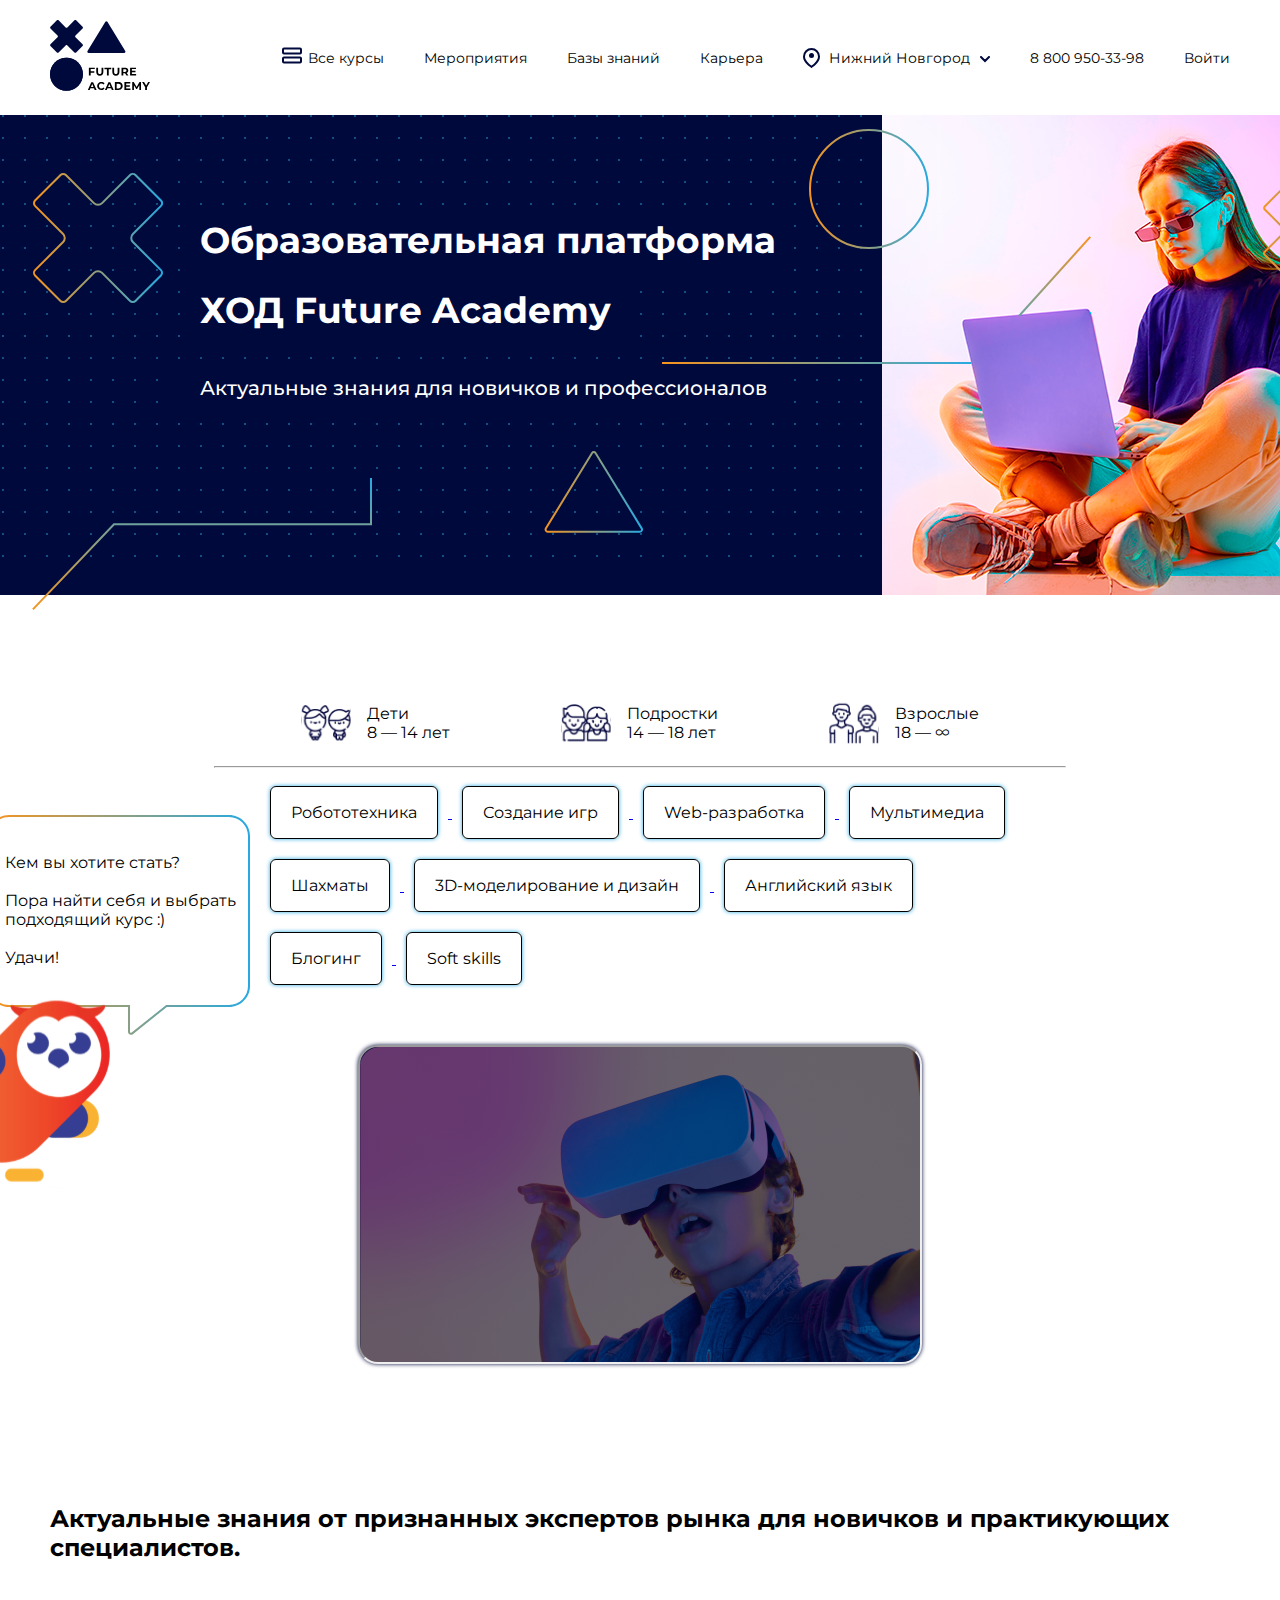
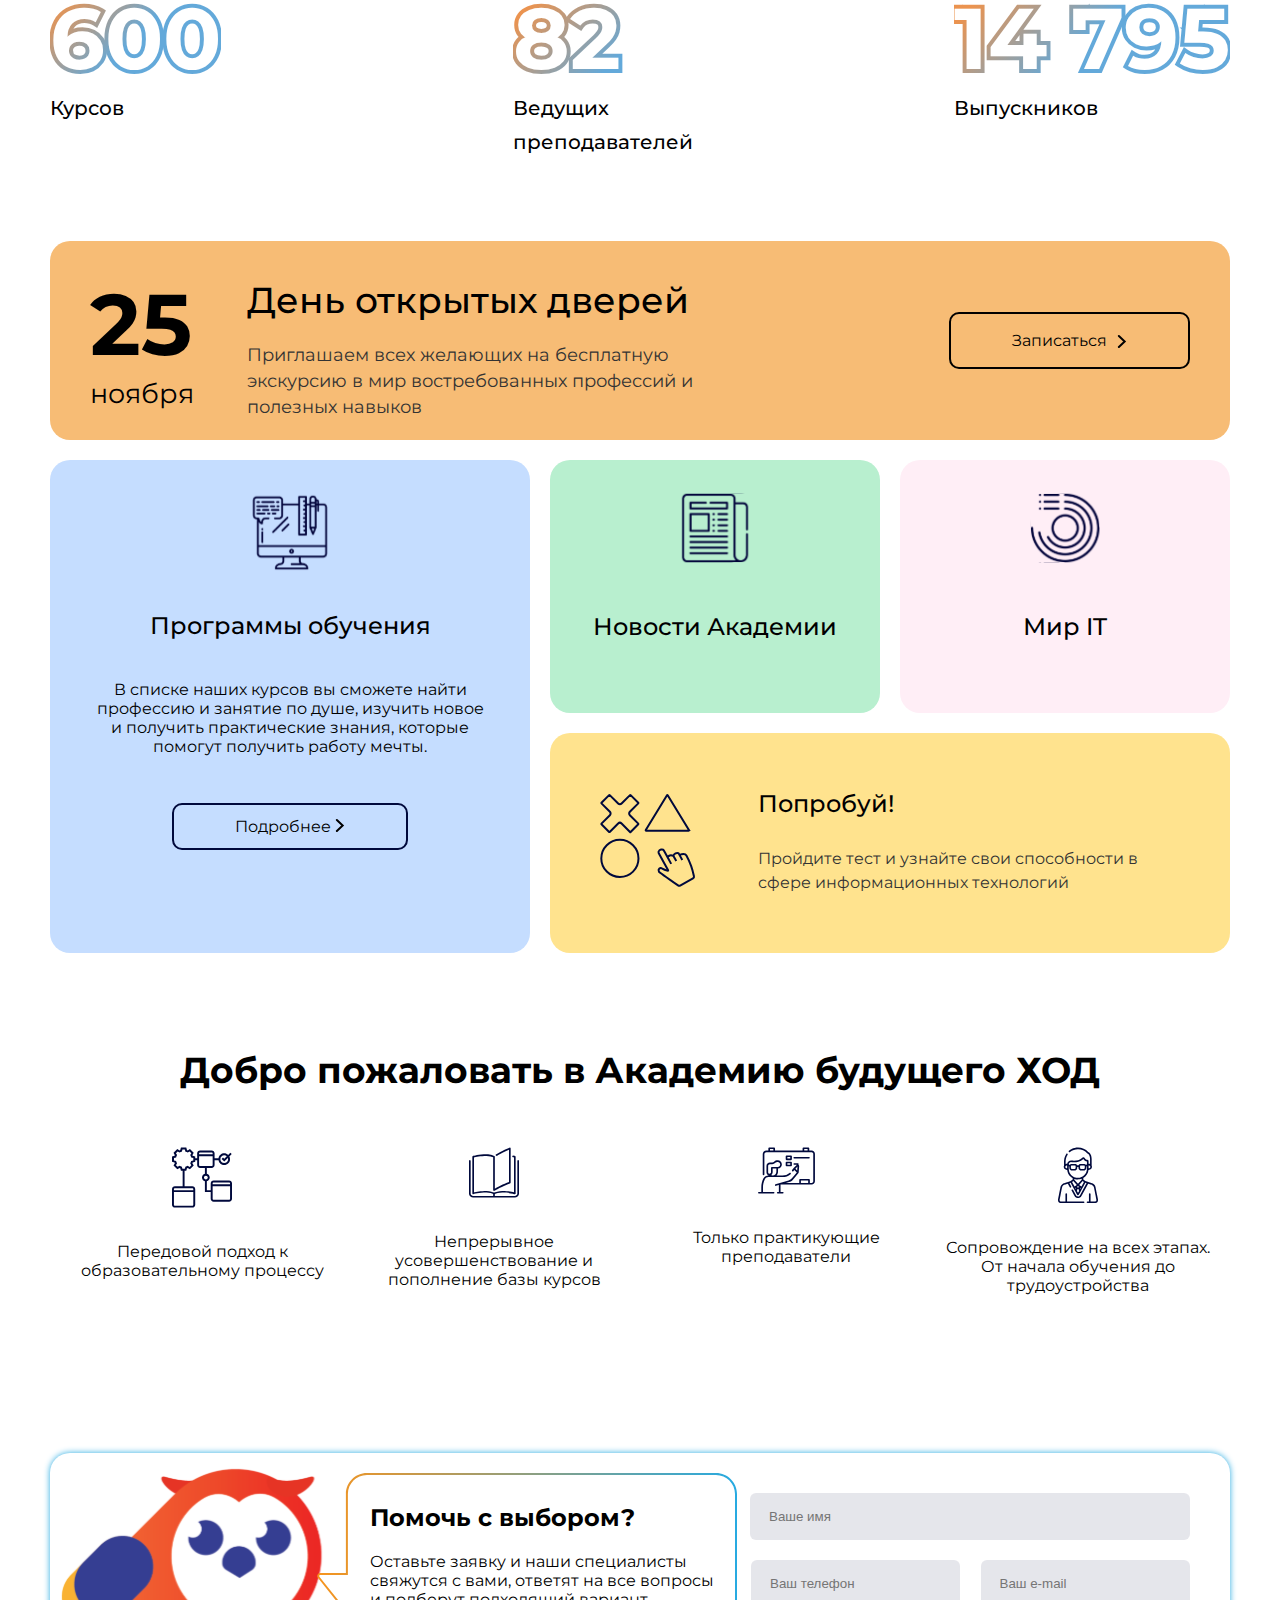
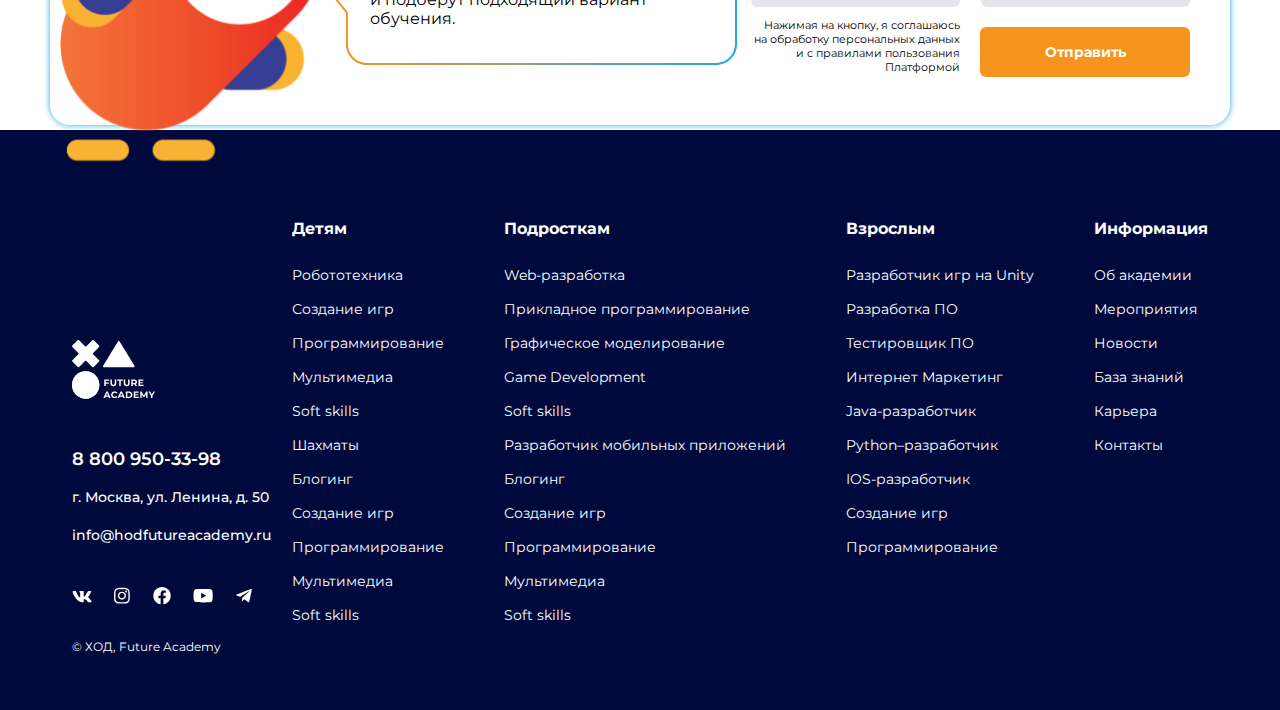
==== commit 13b5ab5e: "Add files via upload" ====
--- a/index.html
+++ b/index.html
@@ -8,53 +8,53 @@
 </head>
 
 <body>
- <header class="header">
+    <header class="header">
         <!--Логотип-->
         <a href="index.html"><svg width="100" height="71" viewBox="0 0 100 71" fill="none" xmlns="http://www.w3.org/2000/svg" id="logo">
-            <path d="M16.4671 70.6464C7.38524 70.6464 0 63.2611 0 54.1793C0 45.0974 7.38524 37.7122 16.4671 37.7122C25.549 37.7122 32.9342 45.0974 32.9342 54.1793C32.9342 63.311 25.549 70.6464 16.4671 70.6464Z" fill="#00093C" />
-            <path d="M16.4671 70.6464C7.38524 70.6464 0 63.2611 0 54.1793C0 45.0974 7.38524 37.7122 16.4671 37.7122C25.549 37.7122 32.9342 45.0974 32.9342 54.1793C32.9342 63.311 25.549 70.6464 16.4671 70.6464Z" fill="#00093C" />
-            <path d="M55.3895 1.8336L37.5251 31.0253C37.0261 31.8736 37.575 32.9215 38.5232 32.9215H56.3875H74.2518C75.1999 32.9215 75.7488 31.8237 75.2498 31.0253L57.3855 1.8336C56.8865 1.08509 55.8386 1.08509 55.3895 1.8336Z" fill="#00093C" />
-            <path d="M32.5847 6.77396L26.1475 0.336827C25.6984 -0.112276 24.9 -0.112276 24.4509 0.336827L17.3651 7.42267C16.916 7.87177 16.1176 7.87177 15.6685 7.42267L8.58263 0.336827C8.13353 -0.112276 7.33513 -0.112276 6.88602 0.336827L0.448888 6.77396C-0.000215138 7.22307 -0.000215138 8.02147 0.448888 8.47058L7.53472 15.5564C7.98382 16.0055 7.98382 16.8039 7.53472 17.253L0.448888 24.3389C-0.000215138 24.788 -0.000215138 25.5864 0.448888 26.0355L6.88602 32.4726C7.33513 32.9217 8.13353 32.9217 8.58263 32.4726L15.6685 25.3868C16.1176 24.9377 16.916 24.9377 17.3651 25.3868L24.4509 32.4726C24.9 32.9217 25.6984 32.9217 26.1475 32.4726L32.5847 26.0355C33.0338 25.5864 33.0338 24.788 32.5847 24.3389L25.4988 17.253C25.0497 16.8039 25.0497 16.0055 25.4988 15.5564L32.5847 8.47058C33.0837 8.02147 33.0837 7.27297 32.5847 6.77396Z" fill="#00093C" />
-            <path d="M40.6685 49.0892V51.185H44.3112V52.6321H40.6685V55.4764H38.8721V47.6421H44.7603V49.0892H40.6685Z" fill="black" />
-            <path d="M47.2058 54.678C46.607 54.0792 46.2577 53.181 46.2577 52.0333V47.6421H48.0541V51.9335C48.0541 53.3307 48.6529 54.0293 49.8006 54.0293C50.3495 54.0293 50.7986 53.8796 51.098 53.5303C51.3974 53.181 51.5471 52.682 51.5471 51.9335V47.6421H53.3435V52.0333C53.3435 53.181 53.0441 54.0792 52.3954 54.678C51.7966 55.2768 50.8984 55.6261 49.8006 55.6261C48.7028 55.6261 47.8046 55.2768 47.2058 54.678Z" fill="black" />
-            <path d="M56.9361 49.1391H54.441V47.6421H61.2275V49.1391H58.7325V55.4764H56.9361V49.1391Z" fill="black" />
-            <path d="M63.2733 54.678C62.6745 54.0792 62.3252 53.181 62.3252 52.0333V47.6421H64.1216V51.9335C64.1216 53.3307 64.7204 54.0293 65.8681 54.0293C66.417 54.0293 66.8661 53.8796 67.1655 53.5303C67.4649 53.181 67.6146 52.682 67.6146 51.9335V47.6421H69.411V52.0333C69.411 53.181 69.1116 54.0792 68.4629 54.678C67.8641 55.2768 66.9659 55.6261 65.8681 55.6261C64.7703 55.6261 63.922 55.2768 63.2733 54.678Z" fill="black" />
-            <path d="M76.4971 55.4768L75.0001 53.2812H74.9003H73.3035V55.4768H71.5071V47.6924H74.9003C75.5989 47.6924 76.1977 47.7922 76.6967 48.0417C77.1957 48.2912 77.5949 48.5906 77.8943 49.0397C78.1438 49.4389 78.2935 49.9878 78.2935 50.5367C78.2935 51.1355 78.1438 51.6345 77.8943 52.0337C77.5949 52.4329 77.1957 52.7822 76.6967 52.9818L78.4432 55.4768H76.4971V55.4768ZM76.048 49.4888C75.7486 49.2393 75.3494 49.1395 74.8005 49.1395H73.3035V51.884H74.8005C75.3494 51.884 75.7486 51.7842 76.048 51.5347C76.3474 51.2852 76.4472 50.9858 76.4472 50.5367C76.4971 50.0377 76.3474 49.7383 76.048 49.4888Z" fill="black" />
-            <path d="M86.1279 54.0293V55.4764H80.09V47.6421H85.9782V49.0892H81.8864V50.7858H85.4792V52.2329H81.8864V54.0293H86.1279Z" fill="black" />
-            <path d="M44.012 68.2512H40.3693L39.6707 69.9478H37.8243L41.3174 62.1633H43.1138L46.6068 69.9478H44.7106L44.012 68.2512ZM43.4631 66.9039L42.2156 63.9098L40.9681 66.9039H43.4631Z" fill="black" />
-            <path d="M49.2017 69.5485C48.553 69.1992 48.054 68.7002 47.7047 68.1014C47.3554 67.5026 47.1558 66.804 47.1558 66.0056C47.1558 65.257 47.3554 64.5584 47.7047 63.9097C48.054 63.3109 48.6029 62.8119 49.2017 62.4626C49.8504 62.1133 50.549 61.9636 51.3474 61.9636C52.046 61.9636 52.6448 62.0634 53.1937 62.3129C53.7426 62.5624 54.1917 62.9117 54.5909 63.3608L53.4432 64.4087C52.8943 63.8099 52.2456 63.5105 51.4971 63.5105C50.9981 63.5105 50.5989 63.6103 50.1997 63.8099C49.8005 64.0095 49.5011 64.3089 49.3015 64.7081C49.1019 65.1073 49.0021 65.5065 49.0021 66.0056C49.0021 66.5046 49.1019 66.9038 49.3015 67.303C49.5011 67.7022 49.8005 68.0016 50.1997 68.2012C50.5989 68.4008 50.9981 68.5006 51.4971 68.5006C52.2955 68.5006 52.9442 68.2012 53.4432 67.5525L54.5909 68.6004C54.2416 69.0495 53.7426 69.3988 53.1937 69.6483C52.6448 69.8978 52.046 69.9976 51.3474 69.9976C50.5989 70.0475 49.8504 69.8978 49.2017 69.5485Z" fill="black" />
-            <path d="M61.1277 68.2512H57.485L56.7864 69.9478H54.9401L58.4331 62.1633H60.2295L63.7225 69.9478H61.8263L61.1277 68.2512ZM60.5788 66.9039L59.3313 63.9098L58.0838 66.9039H60.5788Z" fill="black" />
-            <path d="M64.8704 62.1133H68.4133C69.2616 62.1133 70.0101 62.263 70.6588 62.6123C71.3075 62.9117 71.8065 63.4107 72.1558 63.9596C72.5051 64.5584 72.7047 65.2071 72.7047 66.0055C72.7047 66.8039 72.5051 67.4526 72.1558 68.0514C71.8065 68.6502 71.3075 69.0993 70.6588 69.3987C70.0101 69.6981 69.2616 69.8977 68.4133 69.8977H64.8704V62.1133ZM68.3135 68.4506C69.1119 68.4506 69.7107 68.251 70.1598 67.8019C70.6089 67.3528 70.8584 66.754 70.8584 66.0554C70.8584 65.3069 70.6089 64.7081 70.1598 64.3089C69.7107 63.8598 69.062 63.6602 68.3135 63.6602H66.6668V68.5005H68.3135V68.4506Z" fill="black" />
-            <path d="M80.4391 68.5005V69.9476H74.4011V62.1133H80.2894V63.5604H76.1975V65.257H79.8403V66.6542H76.1975V68.5005H80.4391Z" fill="black" />
-            <path d="M89.3214 69.9476V65.257L87.026 69.0993H86.2276L83.9322 65.3568V69.9476H82.2356V62.1133H83.7326L86.6268 66.9536L89.521 62.1133H91.0181V69.9476H89.3214Z" fill="black" />
-            <path d="M96.9561 67.1532V69.9476H95.1596V67.1532L92.1157 62.1133H94.0618L96.1577 65.6063L98.2036 62.1133H100L96.9561 67.1532Z" fill="black" />
-        </svg></a>
+                <path d="M16.4671 70.6464C7.38524 70.6464 0 63.2611 0 54.1793C0 45.0974 7.38524 37.7122 16.4671 37.7122C25.549 37.7122 32.9342 45.0974 32.9342 54.1793C32.9342 63.311 25.549 70.6464 16.4671 70.6464Z" fill="#00093C" />
+                <path d="M16.4671 70.6464C7.38524 70.6464 0 63.2611 0 54.1793C0 45.0974 7.38524 37.7122 16.4671 37.7122C25.549 37.7122 32.9342 45.0974 32.9342 54.1793C32.9342 63.311 25.549 70.6464 16.4671 70.6464Z" fill="#00093C" />
+                <path d="M55.3895 1.8336L37.5251 31.0253C37.0261 31.8736 37.575 32.9215 38.5232 32.9215H56.3875H74.2518C75.1999 32.9215 75.7488 31.8237 75.2498 31.0253L57.3855 1.8336C56.8865 1.08509 55.8386 1.08509 55.3895 1.8336Z" fill="#00093C" />
+                <path d="M32.5847 6.77396L26.1475 0.336827C25.6984 -0.112276 24.9 -0.112276 24.4509 0.336827L17.3651 7.42267C16.916 7.87177 16.1176 7.87177 15.6685 7.42267L8.58263 0.336827C8.13353 -0.112276 7.33513 -0.112276 6.88602 0.336827L0.448888 6.77396C-0.000215138 7.22307 -0.000215138 8.02147 0.448888 8.47058L7.53472 15.5564C7.98382 16.0055 7.98382 16.8039 7.53472 17.253L0.448888 24.3389C-0.000215138 24.788 -0.000215138 25.5864 0.448888 26.0355L6.88602 32.4726C7.33513 32.9217 8.13353 32.9217 8.58263 32.4726L15.6685 25.3868C16.1176 24.9377 16.916 24.9377 17.3651 25.3868L24.4509 32.4726C24.9 32.9217 25.6984 32.9217 26.1475 32.4726L32.5847 26.0355C33.0338 25.5864 33.0338 24.788 32.5847 24.3389L25.4988 17.253C25.0497 16.8039 25.0497 16.0055 25.4988 15.5564L32.5847 8.47058C33.0837 8.02147 33.0837 7.27297 32.5847 6.77396Z" fill="#00093C" />
+                <path d="M40.6685 49.0892V51.185H44.3112V52.6321H40.6685V55.4764H38.8721V47.6421H44.7603V49.0892H40.6685Z" fill="black" />
+                <path d="M47.2058 54.678C46.607 54.0792 46.2577 53.181 46.2577 52.0333V47.6421H48.0541V51.9335C48.0541 53.3307 48.6529 54.0293 49.8006 54.0293C50.3495 54.0293 50.7986 53.8796 51.098 53.5303C51.3974 53.181 51.5471 52.682 51.5471 51.9335V47.6421H53.3435V52.0333C53.3435 53.181 53.0441 54.0792 52.3954 54.678C51.7966 55.2768 50.8984 55.6261 49.8006 55.6261C48.7028 55.6261 47.8046 55.2768 47.2058 54.678Z" fill="black" />
+                <path d="M56.9361 49.1391H54.441V47.6421H61.2275V49.1391H58.7325V55.4764H56.9361V49.1391Z" fill="black" />
+                <path d="M63.2733 54.678C62.6745 54.0792 62.3252 53.181 62.3252 52.0333V47.6421H64.1216V51.9335C64.1216 53.3307 64.7204 54.0293 65.8681 54.0293C66.417 54.0293 66.8661 53.8796 67.1655 53.5303C67.4649 53.181 67.6146 52.682 67.6146 51.9335V47.6421H69.411V52.0333C69.411 53.181 69.1116 54.0792 68.4629 54.678C67.8641 55.2768 66.9659 55.6261 65.8681 55.6261C64.7703 55.6261 63.922 55.2768 63.2733 54.678Z" fill="black" />
+                <path d="M76.4971 55.4768L75.0001 53.2812H74.9003H73.3035V55.4768H71.5071V47.6924H74.9003C75.5989 47.6924 76.1977 47.7922 76.6967 48.0417C77.1957 48.2912 77.5949 48.5906 77.8943 49.0397C78.1438 49.4389 78.2935 49.9878 78.2935 50.5367C78.2935 51.1355 78.1438 51.6345 77.8943 52.0337C77.5949 52.4329 77.1957 52.7822 76.6967 52.9818L78.4432 55.4768H76.4971V55.4768ZM76.048 49.4888C75.7486 49.2393 75.3494 49.1395 74.8005 49.1395H73.3035V51.884H74.8005C75.3494 51.884 75.7486 51.7842 76.048 51.5347C76.3474 51.2852 76.4472 50.9858 76.4472 50.5367C76.4971 50.0377 76.3474 49.7383 76.048 49.4888Z" fill="black" />
+                <path d="M86.1279 54.0293V55.4764H80.09V47.6421H85.9782V49.0892H81.8864V50.7858H85.4792V52.2329H81.8864V54.0293H86.1279Z" fill="black" />
+                <path d="M44.012 68.2512H40.3693L39.6707 69.9478H37.8243L41.3174 62.1633H43.1138L46.6068 69.9478H44.7106L44.012 68.2512ZM43.4631 66.9039L42.2156 63.9098L40.9681 66.9039H43.4631Z" fill="black" />
+                <path d="M49.2017 69.5485C48.553 69.1992 48.054 68.7002 47.7047 68.1014C47.3554 67.5026 47.1558 66.804 47.1558 66.0056C47.1558 65.257 47.3554 64.5584 47.7047 63.9097C48.054 63.3109 48.6029 62.8119 49.2017 62.4626C49.8504 62.1133 50.549 61.9636 51.3474 61.9636C52.046 61.9636 52.6448 62.0634 53.1937 62.3129C53.7426 62.5624 54.1917 62.9117 54.5909 63.3608L53.4432 64.4087C52.8943 63.8099 52.2456 63.5105 51.4971 63.5105C50.9981 63.5105 50.5989 63.6103 50.1997 63.8099C49.8005 64.0095 49.5011 64.3089 49.3015 64.7081C49.1019 65.1073 49.0021 65.5065 49.0021 66.0056C49.0021 66.5046 49.1019 66.9038 49.3015 67.303C49.5011 67.7022 49.8005 68.0016 50.1997 68.2012C50.5989 68.4008 50.9981 68.5006 51.4971 68.5006C52.2955 68.5006 52.9442 68.2012 53.4432 67.5525L54.5909 68.6004C54.2416 69.0495 53.7426 69.3988 53.1937 69.6483C52.6448 69.8978 52.046 69.9976 51.3474 69.9976C50.5989 70.0475 49.8504 69.8978 49.2017 69.5485Z" fill="black" />
+                <path d="M61.1277 68.2512H57.485L56.7864 69.9478H54.9401L58.4331 62.1633H60.2295L63.7225 69.9478H61.8263L61.1277 68.2512ZM60.5788 66.9039L59.3313 63.9098L58.0838 66.9039H60.5788Z" fill="black" />
+                <path d="M64.8704 62.1133H68.4133C69.2616 62.1133 70.0101 62.263 70.6588 62.6123C71.3075 62.9117 71.8065 63.4107 72.1558 63.9596C72.5051 64.5584 72.7047 65.2071 72.7047 66.0055C72.7047 66.8039 72.5051 67.4526 72.1558 68.0514C71.8065 68.6502 71.3075 69.0993 70.6588 69.3987C70.0101 69.6981 69.2616 69.8977 68.4133 69.8977H64.8704V62.1133ZM68.3135 68.4506C69.1119 68.4506 69.7107 68.251 70.1598 67.8019C70.6089 67.3528 70.8584 66.754 70.8584 66.0554C70.8584 65.3069 70.6089 64.7081 70.1598 64.3089C69.7107 63.8598 69.062 63.6602 68.3135 63.6602H66.6668V68.5005H68.3135V68.4506Z" fill="black" />
+                <path d="M80.4391 68.5005V69.9476H74.4011V62.1133H80.2894V63.5604H76.1975V65.257H79.8403V66.6542H76.1975V68.5005H80.4391Z" fill="black" />
+                <path d="M89.3214 69.9476V65.257L87.026 69.0993H86.2276L83.9322 65.3568V69.9476H82.2356V62.1133H83.7326L86.6268 66.9536L89.521 62.1133H91.0181V69.9476H89.3214Z" fill="black" />
+                <path d="M96.9561 67.1532V69.9476H95.1596V67.1532L92.1157 62.1133H94.0618L96.1577 65.6063L98.2036 62.1133H100L96.9561 67.1532Z" fill="black" />
+            </svg></a>
         <ul class="navbar">
             <a href="all-courses.html">
-            <svg width="20" height="17" viewBox="0 0 20 17" fill="none" xmlns="http://www.w3.org/2000/svg" id="burger">
-                <rect x="1" y="1.51392" width="18" height="4.99717" rx="1" stroke="#00093C" stroke-width="2" />
-                <rect x="1" y="10.4858" width="18" height="5" rx="1" stroke="#00093C" stroke-width="2" />
-            </svg>
+                <svg width="20" height="17" viewBox="0 0 20 17" fill="none" xmlns="http://www.w3.org/2000/svg" id="burger">
+                    <rect x="1" y="1.51392" width="18" height="4.99717" rx="1" stroke="#00093C" stroke-width="2" />
+                    <rect x="1" y="10.4858" width="18" height="5" rx="1" stroke="#00093C" stroke-width="2" />
+                </svg>
             </a>
             <li class="navbar-item"><a href="all-courses.html">Все курсы</a></li>
-            <li class="navbar-item"><a href="">Мероприятия</a></li>
+            <li class="navbar-item"><a href="all-events.html">Мероприятия</a></li>
             <li class="navbar-item"><a href="">Базы знаний</a></li>
             <li class="navbar-item"><a href="">Карьера</a></li>
-            
+
             <svg width="17" height="20" viewBox="0 0 17 20" fill="none" xmlns="http://www.w3.org/2000/svg" id="pin">
                 <path d="M16 8.5C16 11.3282 14.13 13.9545 12.0535 15.9699C11.036 16.9575 10.0146 17.754 9.24613 18.304C8.95504 18.5123 8.70155 18.6843 8.5 18.8171C8.29845 18.6843 8.04496 18.5123 7.75387 18.304C6.98537 17.754 5.96395 16.9575 4.94648 15.9699C2.86999 13.9545 1 11.3282 1 8.5C1 4.35786 4.35786 1 8.5 1C12.6421 1 16 4.35786 16 8.5Z" stroke="#00093C" stroke-width="2" />
                 <circle cx="8.5" cy="7.5" r="2.5" fill="#00093C" />
             </svg>
 
-            <li class="navbar-item" id="city">Нижний Новгород </li>
-            
+            <a href=""><li class="navbar-item" id="city">Нижний Новгород </li></a>
+
             <a href="#"><svg width="10" height="7" viewBox="0 0 10 7" fill="none" xmlns="http://www.w3.org/2000/svg" id="arrow">
                     <path d="M1 1L5 5L9 1" stroke="#00093C" stroke-width="2" stroke-linecap="round" />
                 </svg></a>
             <li class="navbar-item"><a href="tel:8 800 950-33-98" id="number">8 800 950-33-98 </a></li>
             <li class="navbar-item join"><a href="registration.html">Войти</a></li>
         </ul>
-    </header> 
+    </header>
     <container class="container">
         <main class="main">
 
@@ -176,31 +176,31 @@
         <hr class="hr-undersort">
         <nav class="subjects">
             <ul class="subjects-list">
-                <a href="#">
+                <a href="chess.html">
                     <li class="subjects-item">Робототехника</li>
                 </a>
-                <a href="">
+                <a href="chess.html">
                     <li class="subjects-item">Создание игр</li>
                 </a>
-                <a href="">
+                <a href="chess.html">
                     <li class="subjects-item">Web-разработка</li>
                 </a>
-                <a href="">
+                <a href="chess.html">
                     <li class="subjects-item">Мультимедиа</li>
                 </a>
                 <a href="chess.html">
                     <li class="subjects-item">Шахматы</li>
                 </a>
-                <a href="">
+                <a href="chess.html">
                     <li class="subjects-item">3D-моделирование и дизайн</li>
                 </a>
-                <a href="">
+                <a href="chess.html">
                     <li class="subjects-item">Английский язык</li>
                 </a>
-                <a href="">
+                <a href="chess.html">
                     <li class="subjects-item">Блогинг</li>
                 </a>
-                <a href="">
+                <a href="chess.html">
                     <li class="subjects-item">Soft skills</li>
                 </a>
             </ul>
@@ -265,7 +265,7 @@
             <div class="program-title">Программы обучения</div>
             <div class="program-text">В списке наших курсов вы сможете найти профессию и занятие по душе, изучить новое и получить практические знания, которые помогут получить работу мечты.</div>
             <div class="program-button">
-                <a href="#" class="program-link">
+                <a href="all-courses.html" class="program-link">
                     <span>Подробнее</span>
                     <img src="img/arrow-right.svg" alt="">
                 </a>
@@ -273,15 +273,21 @@
         </div>
         <div class="together">
             <div class="top-blocks">
-                <div class="news1">
-                    <img src="img/newspaper.svg" alt="">
-                    <div><a href="">Новости Академии</a></div>
-                </div>
-                <div class="world">
-                    <img src="img/diagram.svg" alt="">
-                    <div><a href="">Мир IT</a></div>
-                </div>
-            </div>
+                <a href="#">
+                    <div class="news1">
+                        <img src="img/newspaper.svg" alt="">
+                        <div>Новости Академии</div>
+                    </div>
+                </a>
+                <a href="#">
+                    <div class="world">
+                        <img src="img/diagram.svg" alt="">
+                        <div>Мир IT</div>
+                
+            </div>
+            </a>
+        </div>
+        <a href="#" class="try-link">
             <div class="bottom">
                 <img src="img/logo-hand.svg" alt="">
                 <div class="bottom-block">
@@ -290,7 +296,8 @@
                         в сфере информационных технологий</div>
                 </div>
             </div>
-        </div>
+        </a>
+    </div>
     </div>
 
     <!-- Допилить!!! <div class="feedbacks"></div>-->
@@ -352,10 +359,11 @@
     <footer class="footer">
         <div class="footer-container">
             <div class="requisites">
-                <img src="img/white-logo.svg" alt="" class="white-logo">
-                <div class="phone-number">8 800 950-33-98 </div>
+                <a href="index.html">
+                    <img src="img/white-logo.svg" alt="" class="white-logo"></a>
+                <div class="phone-number"><a href="tel:8 800 950-33-98">8 800 950-33-98 </a></div>
                 <div class="addres">г. Москва, ул. Ленина, д. 50</div>
-                <div class="company-mail">info@hodfutureacademy.ru</div>
+                <div class="company-mail"><a href="mailto:info@hodfutureacademy.ru">info@hodfutureacademy.ru</a></div>
                 <div class="icons">
                     <a href=""> <img src="icons/vk.svg" alt=""></a>
                     <a href=""><img src="icons/inst.svg" alt=""></a>
@@ -404,38 +412,90 @@
                 </ul>
                 <ul class="footer-title footer-title1">
                     <h3 class="footer-item-title">Подросткам</h3>
-                    <li class="footer-item">Web-разработка</li>
-                    <li class="footer-item">Прикладное программирование</li>
-                    <li class="footer-item">Графическое моделирование</li>
-                    <li class="footer-item">Game Development</li>
-                    <li class="footer-item">Soft skills</li>
-                    <li class="footer-item">Разработчик мобильных приложений</li>
-                    <li class="footer-item">Блогинг</li>
-                    <li class="footer-item">Создание игр</li>
-                    <li class="footer-item">Программирование</li>
-                    <li class="footer-item">Мультимедиа</li>
-                    <li class="footer-item">Soft skills</li>
+                    <a href="#">
+                        <li class="footer-item">Web-разработка</li>
+                    </a>
+                    <a href="#">
+                        <li class="footer-item">Прикладное программирование</li>
+                    </a>
+                    <a href="#">
+                        <li class="footer-item">Графическое моделирование</li>
+                    </a>
+                    <a href="#">
+                        <li class="footer-item">Game Development</li>
+                    </a>
+                    <a href="#">
+                        <li class="footer-item">Soft skills</li>
+                    </a>
+                    <a href="#">
+                        <li class="footer-item">Разработчик мобильных приложений</li>
+                    </a>
+                    <a href="#">
+                        <li class="footer-item">Блогинг</li>
+                    </a>
+                    <a href="#">
+                        <li class="footer-item">Создание игр</li>
+                    </a>
+                    <a href="#">
+                        <li class="footer-item">Программирование</li>
+                    </a>
+                    <a href="#">
+                        <li class="footer-item">Мультимедиа</li>
+                    </a>
+                    <a href="#">
+                        <li class="footer-item">Soft skills</li>
+                    </a>
                 </ul>
                 <ul class="footer-title footer-title1">
                     <h3 class="footer-item-title">Взрослым</h3>
-                    <li class="footer-item">Разработчик игр на Unity</li>
-                    <li class="footer-item">Разработка ПО</li>
-                    <li class="footer-item">Тестировщик ПО</li>
-                    <li class="footer-item">Интернет Маркетинг</li>
-                    <li class="footer-item">Java-разработчик</li>
-                    <li class="footer-item">Python–разработчик</li>
-                    <li class="footer-item">IOS-разработчик</li>
-                    <li class="footer-item">Создание игр</li>
-                    <li class="footer-item">Программирование</li>
+                    <a href="#">
+                        <li class="footer-item">Разработчик игр на Unity</li>
+                    </a>
+                    <a href="#">
+                        <li class="footer-item">Разработка ПО</li>
+                    </a>
+                    <a href="#">
+                        <li class="footer-item">Тестировщик ПО</li>
+                    </a>
+                    <a href="#">
+                        <li class="footer-item">Интернет Маркетинг</li>
+                    </a>
+                    <a href="#">
+                        <li class="footer-item">Java-разработчик</li>
+                    </a>
+                    <a href="#">
+                        <li class="footer-item">Python–разработчик</li>
+                    </a>
+                    <a href="#">
+                        <li class="footer-item">IOS-разработчик</li>
+                    </a>
+                    <a href="#">
+                        <li class="footer-item">Создание игр</li>
+                    </a>
+                    <a href="#">
+                        <li class="footer-item">Программирование</li>
+                    </a>
                 </ul>
                 <ul class="footer-title">
                     <h3 class="footer-item-title">Информация</h3>
-                    <li class="footer-item">Об академии</li>
-                    <li class="footer-item">Мероприятия</li>
-                    <li class="footer-item">Новости</li>
-                    <li class="footer-item">База знаний</li>
-                    <li class="footer-item">Карьера</li>
-                    <li class="footer-item">Контакты</li>
+                    <a href="#">
+                        <li class="footer-item">Об академии</li>
+                    </a>
+                    <a href="#">
+                        <li class="footer-item">Мероприятия</li>
+                    </a>
+                    <a href="#">
+                        <li class="footer-item">Новости</li>
+                    </a>
+                    <a href="#">
+                        <li class="footer-item">База знаний</li>
+                    </a>
+                    <a href="#">
+                        <li class="footer-item">Карьера</li>
+                    </a>
+                    <a href="#">
+                        <li class="footer-item">Контакты</li>
+                    </a>
                 </ul>
             </div>
         </div>
--- a/style.css
+++ b/style.css
@@ -10,6 +10,8 @@
   display: flex;
   justify-content: space-between;
   padding: 20px 0; }
+  .header li:hover {
+    opacity: 0.5; }
 
 .header-blue {
   background-color: #00093C; }
@@ -24,6 +26,8 @@
   color: #fff; }
   .header-blue-container .navbar a {
     color: #fff; }
+  .header-blue-container li:hover {
+    opacity: 0.6; }
 
 .white-burger {
   margin-right: 6px; }
@@ -54,7 +58,7 @@
   margin-right: 0 !important; }
 
 #city {
-  text-decoration: underline;
+  color: #000;
   margin-right: 10px; }
 
 #pin {
@@ -345,6 +349,9 @@
 .top-blocks {
   display: flex;
   margin-bottom: 20px; }
+  .top-blocks a {
+    text-decoration: none;
+    color: #000; }
 
 .news1,
 .world {
@@ -377,9 +384,17 @@
   background-color: #FFE38E;
   border-radius: 20px;
   padding: 58px 0 58px 50px;
-  max-width: 680px; }
+  max-width: 680px;
+  transition: 0.4s ease; }
   .bottom img {
     margin-right: 60px; }
+
+.try-link {
+  transition: 0.4s ease;
+  text-decoration: none;
+  color: #000; }
+  .try-link :hover {
+    background-color: #fff; }
 
 .bottom-title {
   font-weight: 500;
@@ -524,7 +539,8 @@
   max-width: 100%;
   background-color: #00093C;
   padding: 70px 0 56px 0;
-  margin: 0 auto; }
+  margin: 0 auto;
+  overflow: hidden; }
 
 .requisites {
   margin-top: 140px; }
@@ -536,8 +552,10 @@
   font-weight: 600;
   font-size: 18px;
   line-height: 26px;
-  color: #fff;
   margin-bottom: 12px; }
+  .phone-number a {
+    text-decoration: none;
+    color: #fff; }
 
 .addres {
   font-weight: 500;
@@ -550,14 +568,17 @@
   font-weight: 500;
   font-size: 14px;
   line-height: 26px;
-  margin-bottom: 38px;
-  color: #fff; }
+  margin-bottom: 38px; }
+  .company-mail a {
+    color: #fff;
+    text-decoration: none; }
 
 .icons {
   max-width: 180px;
   display: flex;
   justify-content: space-between;
-  margin-bottom: 30px; }
+  margin-bottom: 30px;
+  align-items: center; }
 
 .copyrights {
   color: #fff;
@@ -571,6 +592,8 @@
   color: #fff; }
   .footer-title a {
     text-decoration: none; }
+  .footer-title li:hover {
+    color: #363636; }
 
 .footer-item {
   list-style: none;
@@ -674,7 +697,7 @@
     border-radius: 6px;
     padding: 16px 20px; }
   .branch-nav a:hover {
-    border: 4px solid #363636; }
+    opacity: 0.6; }
 
 .branch-nav-item {
   list-style: none;
@@ -699,9 +722,8 @@
     margin-bottom: 26px; }
 
 .cards-link:hover {
-  border: 6px solid rgba(39, 170, 225, 0.1);
-  border-radius: 20px;
-  transition: 0.2s; }
+  transform: scale(1.2);
+  z-index: 1; }
 
 .main-cards {
   display: flex;
@@ -720,7 +742,8 @@
   color: #4F4F4F; }
 
 .card-item-title {
-  display: flex; }
+  display: flex;
+  align-items: center; }
   .card-item-title h2 {
     margin: 0;
     padding: 0;
@@ -1130,4 +1153,224 @@
   line-height: 26px;
   cursor: pointer; }
 
+.events-main {
+  margin: 0;
+  padding: 0;
+  width: 1180px;
+  margin: 0 auto; }
+
+.events-nav {
+  margin: 19px auto 12px auto; }
+  .events-nav a {
+    text-decoration: none;
+    color: #828282; }
+  .events-nav img {
+    margin-right: 10px; }
+
+.mini-nav :not(last-child) {
+  margin-right: 8px; }
+
+.events-title {
+  margin: 0;
+  padding: 0;
+  margin-bottom: 40px; }
+
+.event-cards {
+  display: flex;
+  flex-wrap: wrap; }
+
+.event-card {
+  display: block;
+  width: 320px;
+  padding: 27px 30px 38px 30px;
+  background-color: #C7EEFF;
+  border-radius: 20px;
+  text-decoration: none;
+  color: #000;
+  margin: 0 20px 20px 0;
+  transition: 1s ease; }
+  .event-card p {
+    color: #4F4F4F; }
+
+.event-card-long {
+  width: 780px;
+  padding: 0;
+  background-color: #B8EFCF;
+  display: flex; }
+  .event-card-long img {
+    margin-right: 23px; }
+
+.event-cards :last-child {
+  margin-right: 0px; }
+
+.long-card {
+  padding-top: 27px; }
+  .long-card span {
+    margin-bottom: 29px; }
+  .long-card h2 {
+    margin: 0;
+    padding: 0;
+    color: #00093C;
+    font-weight: 500;
+    font-size: 18px;
+    line-height: 22px;
+    margin-bottom: 27px; }
+  .long-card p {
+    margin: 0;
+    padding: 0;
+    margin-bottom: 17px;
+    max-width: 447px; }
+
+.event-card-guy {
+  background: url(img/event-guy.png) no-repeat;
+  opacity: 0.6;
+  background-size: cover;
+  padding-top: 66px; }
+  .event-card-guy h2 {
+    color: #fff;
+    font-weight: 600;
+    font-size: 23px;
+    line-height: 29px;
+    margin-bottom: 35px; }
+  .event-card-guy p {
+    margin: 0;
+    padding: 0;
+    color: #fff; }
+
+@media (max-width: 1180px) and (min-width: 1025px) {
+  .header-blue-container {
+    justify-content: center;
+    max-width: 1024px; }
+
+  .all-courses-hr {
+    max-width: 70%; }
+
+  .all-courses-title {
+    max-width: 856px;
+    margin-left: auto;
+    margin-right: auto; }
+
+  #blue-city,
+  #city,
+  #white-pin,
+  #pin,
+  #white-arrow {
+    display: none; }
+
+  .all-program {
+    width: 1024px; }
+
+  .cards-item {
+    width: 600px; }
+    .cards-item p {
+      max-width: none; }
+
+  .user-info {
+    justify-content: flex-end;
+    max-width: none; }
+
+  .user-name {
+    text-align: end; }
+
+  .big-owl {
+    width: 210px;
+    left: 36px; }
+
+  .big-cloud {
+    width: 276px;
+    left: 230px; }
+
+  .cloud-question {
+    width: 213px;
+    font-size: 11px;
+    left: 280px;
+    top: 25px; }
+
+  .form {
+    width: 934px;
+    margin: 15px auto 15px auto;
+    padding: 30px 40px 10px 0; }
+
+  .position {
+    width: 100%; }
+
+  .footer {
+    overflow: hidden; }
+
+  .footer-title1 {
+    margin-right: 20px;
+    font-size: 10px; }
+
+  .footer-container {
+    max-width: 1024px; }
+
+  .footer-list li {
+    font-size: 12px; } }
+@media (max-width: 1024px) and (min-width: 768px) {
+  .header-blue-container {
+    justify-content: center;
+    max-width: 768px; }
+
+  #blue-city,
+  #city,
+  #white-pin,
+  #pin,
+  #white-arrow,
+  #number {
+    display: none; }
+
+  .all-courses-title {
+    max-width: 768px; }
+
+  .all-courses-hr {
+    width: 80%; }
+
+  .all-program {
+    max-width: 768px; }
+
+  .radio-filters {
+    width: 195px; }
+
+  .adv {
+    width: inherit;
+    height: 315px; }
+
+  .cards-item {
+    width: 521px; }
+    .cards-item p {
+      max-width: none; }
+
+  .form,
+  .position {
+    width: 768px; }
+
+  .cloud-question {
+    width: 150px;
+    font-size: 8px;
+    left: 128px;
+    top: 127px; }
+
+  .big-owl {
+    width: 150px;
+    top: 113px;
+    left: -43px; }
+
+  .big-cloud {
+    width: 182px;
+    left: 105px;
+    top: 127px; }
+
+  .form {
+    padding: 20px 15px;
+    width: 738px; }
+
+  .footer-container {
+    max-width: 768px; }
+
+  .footer-item {
+    font-size: 10px; }
+
+  .requisites {
+    margin-right: 42px; } }
+
 /*# sourceMappingURL=style.css.map */
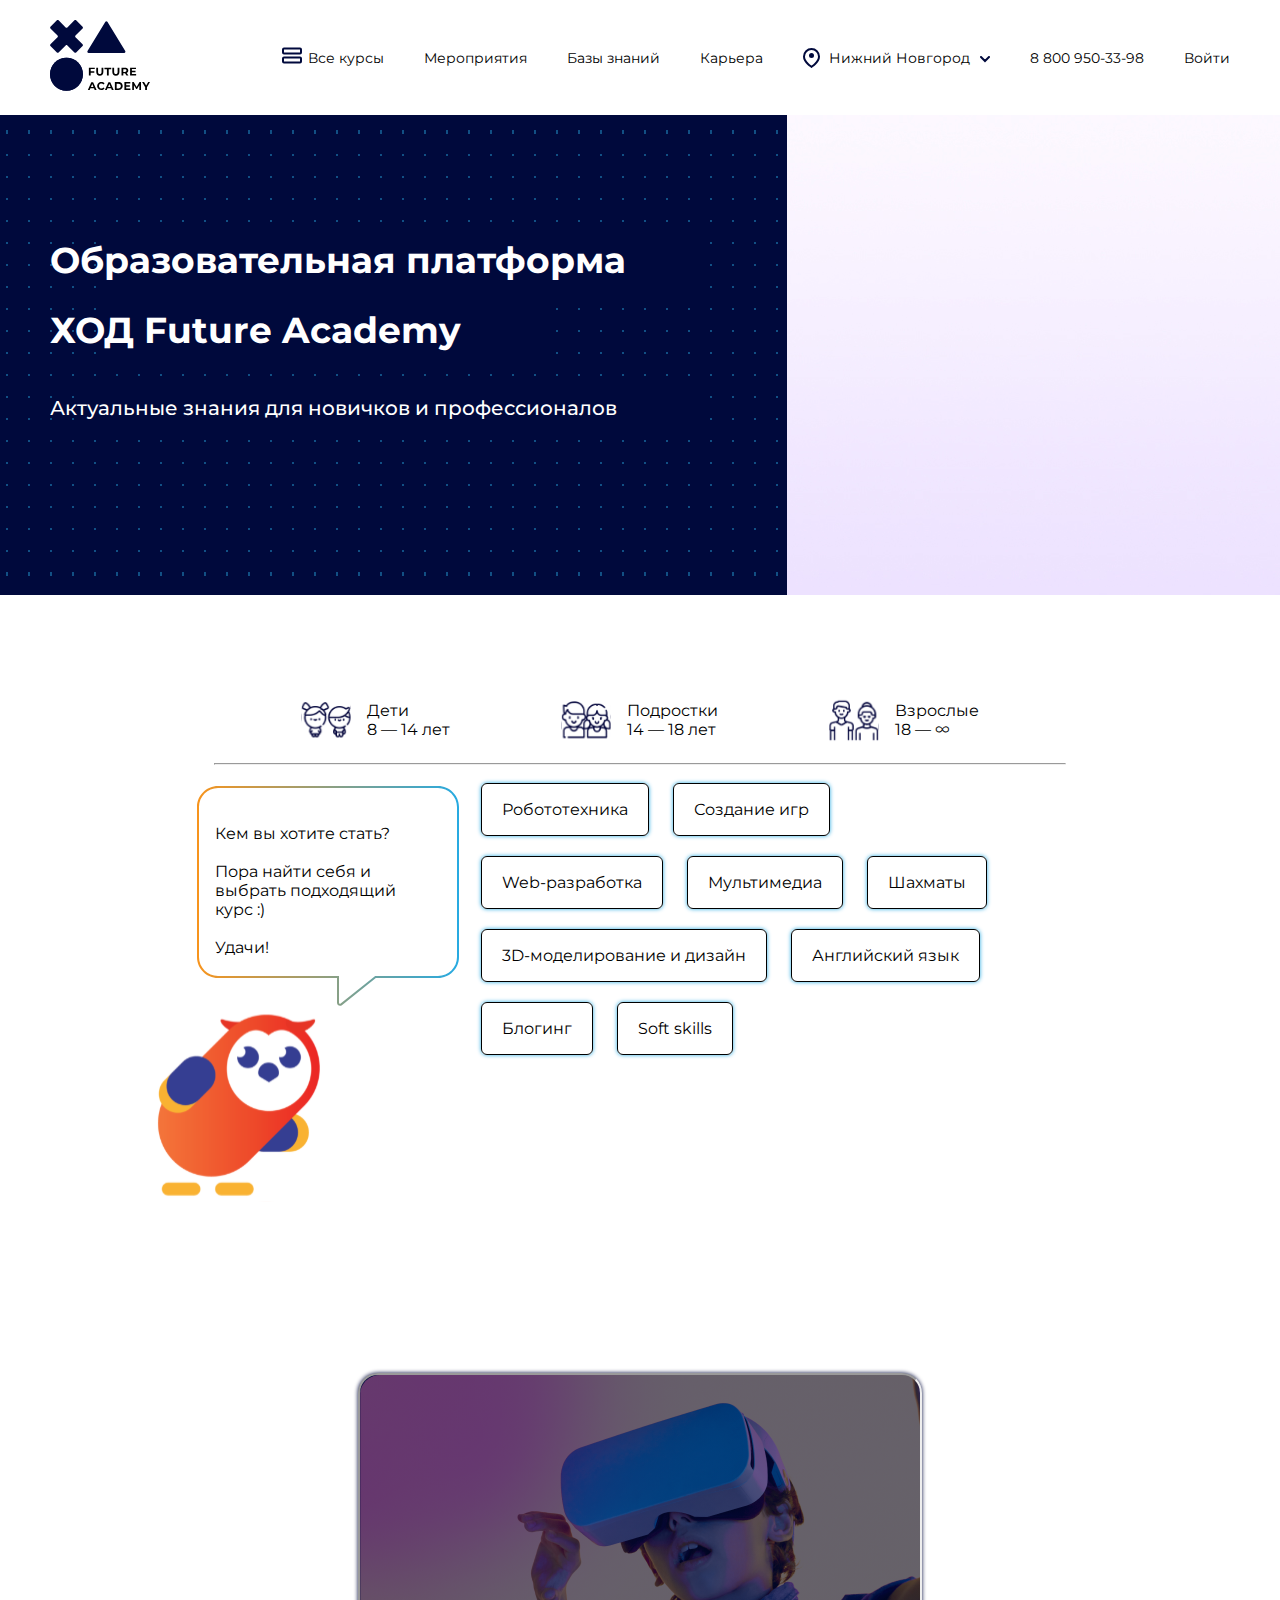
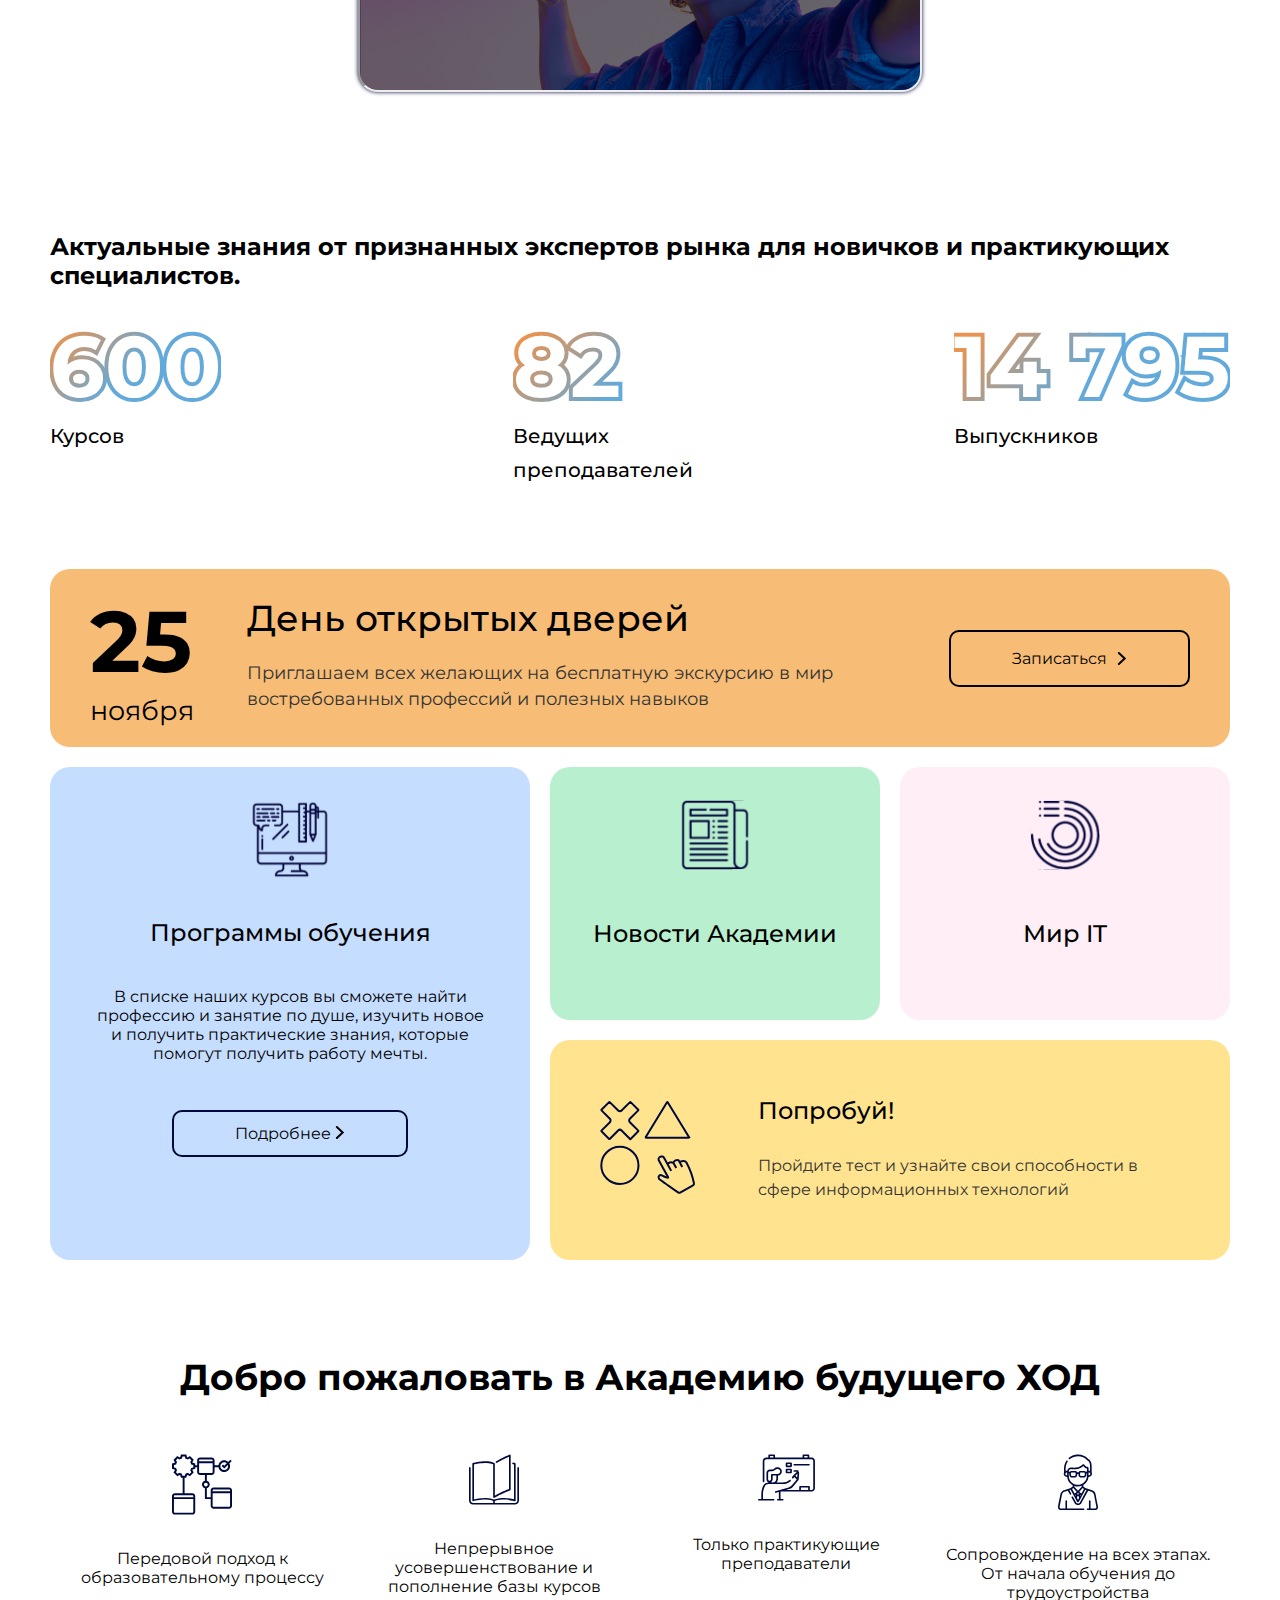
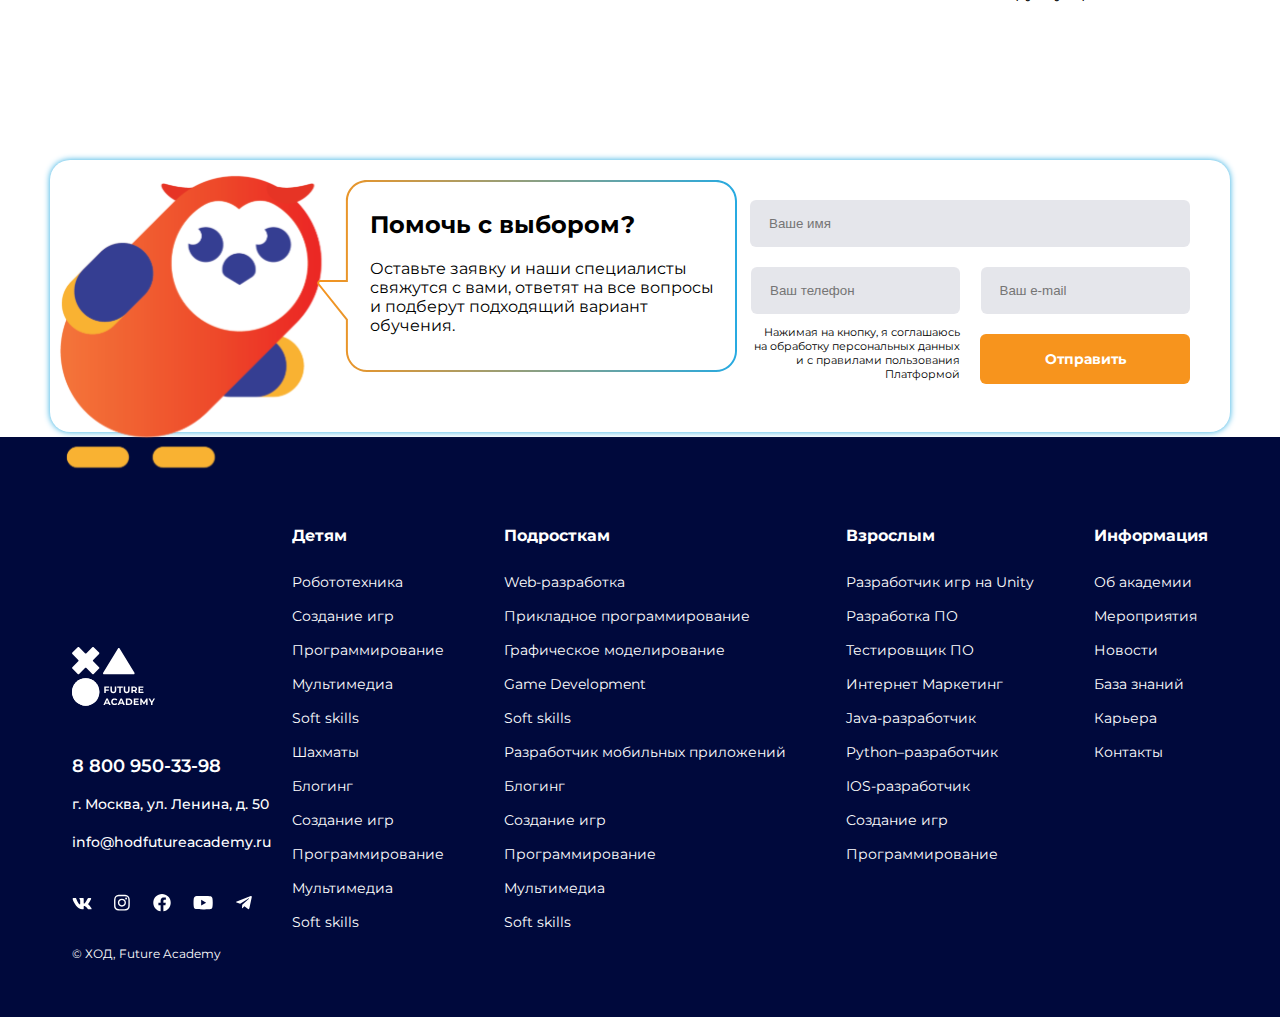
==== commit 393fc25a: "Add files via upload" ====
--- a/index.html
+++ b/index.html
@@ -5,10 +5,12 @@
     <meta charset="UTF-8">
     <title>Future Academy</title>
     <link rel="stylesheet" href="style.css">
+    <meta name="viewport" content="width=device-width, initial-scale=1">
 </head>
 
 <body>
     <header class="header">
+       
         <!--Логотип-->
         <a href="index.html"><svg width="100" height="71" viewBox="0 0 100 71" fill="none" xmlns="http://www.w3.org/2000/svg" id="logo">
                 <path d="M16.4671 70.6464C7.38524 70.6464 0 63.2611 0 54.1793C0 45.0974 7.38524 37.7122 16.4671 37.7122C25.549 37.7122 32.9342 45.0974 32.9342 54.1793C32.9342 63.311 25.549 70.6464 16.4671 70.6464Z" fill="#00093C" />
@@ -54,93 +56,30 @@
             <li class="navbar-item"><a href="tel:8 800 950-33-98" id="number">8 800 950-33-98 </a></li>
             <li class="navbar-item join"><a href="registration.html">Войти</a></li>
         </ul>
+        
     </header>
-    <container class="container">
+    
+
         <main class="main">
-
-            <h1 class="title title-item1">Образовательная платформа</h1>
+<!--            <div class="bg-mobile"></div>-->
+    
+<div class="main-container">
+          
+           <div class="bg"><h1 class="title title-item1">Образовательная платформа</h1>
             <h1 class="title title-item2">ХОД Future Academy</h1>
-            <span class="title-description">Актуальные знания для новичков и профессионалов <br></span>
+            <span class="title-description">Актуальные знания для новичков и профессионалов <br></span></div>
+         
 
             <!--Огромное кол-во svg, лучше свернуть-->
-            <div class="svg">
-                <!--Крест левее надписи-->
-                <svg width="131" height="130" viewBox="0 0 131 130" fill="none" xmlns="http://www.w3.org/2000/svg" id="cross">
-                    <path d="M127.996 32.8195L127.977 32.837L127.958 32.8556L99.8822 60.9317C97.7122 63.1017 97.7122 66.8983 99.8822 69.0683L127.958 97.1444C129.347 98.5333 129.347 101.064 127.958 102.453L102.453 127.958C101.064 129.347 98.5333 129.347 97.1444 127.958L69.0683 99.8823C66.8983 97.7123 63.1017 97.7123 60.9317 99.8823L32.8556 127.958C31.4667 129.347 28.9363 129.347 27.5474 127.958L2.04171 102.453C0.652764 101.064 0.652764 98.5333 2.04171 97.1444L30.1177 69.0683C32.2877 66.8983 32.2877 63.1017 30.1177 60.9317L2.04171 32.8556C0.652764 31.4667 0.652764 28.9363 2.04171 27.5474L27.5474 2.04171C28.9363 0.652764 31.4667 0.652764 32.8556 2.04171L60.9317 30.1178C63.1017 32.2877 66.8983 32.2877 69.0683 30.1178L97.1444 2.04171C98.5333 0.652764 101.064 0.652764 102.453 2.04171L127.958 27.5474C129.567 29.1559 129.51 31.4569 127.996 32.8195Z" stroke="url(#paint0_linear_75_2072)" stroke-width="2" />
-                    <defs>
-                        <linearGradient id="paint0_linear_75_2072" x1="0" y1="65" x2="130.148" y2="65" gradientUnits="userSpaceOnUse">
-                            <stop stop-color="#F7941D" />
-                            <stop offset="1" stop-color="#27AAE1" />
-                        </linearGradient>
-                    </defs>
-                </svg>
-            </div>
-            <!--Линия под крестом-->
-            <svg width="340" height="133" viewBox="0 0 340 133" fill="none" xmlns="http://www.w3.org/2000/svg" id="first-line">
-                <path d="M0.915527 131.432L81.9998 46.3475H339V0" stroke="url(#paint0_linear_75_2073)" stroke-width="2" />
-                <defs>
-                    <linearGradient id="paint0_linear_75_2073" x1="0.915527" y1="131.432" x2="0.915528" y2="0" gradientUnits="userSpaceOnUse">
-                        <stop stop-color="#F7941D" />
-                        <stop offset="1" stop-color="#27AAE1" />
-                    </linearGradient>
-                </defs>
-            </svg>
-            <!--Треугольник-->
-            <svg width="99" height="82" viewBox="0 0 99 82" fill="none" xmlns="http://www.w3.org/2000/svg" id="triangle">
-                <path d="M48.082 1.97163L48.082 1.97165L48.0865 1.96414C48.8355 0.715796 50.6238 0.633165 51.5413 1.9895L97.6613 77.3532L97.6663 77.3612C98.5815 78.8255 97.5203 80.7278 95.9371 80.7278H49.8062H3.67521C2.09765 80.7278 1.01752 78.9509 1.95591 77.3452L48.082 1.97163Z" stroke="url(#paint0_linear_75_2071)" stroke-width="2" />
-                <defs>
-                    <linearGradient id="paint0_linear_75_2071" x1="0.612305" y1="40.8639" x2="99" y2="40.8639" gradientUnits="userSpaceOnUse">
-                        <stop stop-color="#F7941D" />
-                        <stop offset="1" stop-color="#27AAE1" />
-                    </linearGradient>
-                </defs>
-            </svg>
-            <!--круг-->
-            <svg width="120" height="120" viewBox="0 0 120 120" fill="none" xmlns="http://www.w3.org/2000/svg" id="circle">
-                <path d="M60 119C27.4614 119 1 92.5386 1 60C1 27.4614 27.4614 1 60 1C92.5386 1 119 27.4614 119 60C119 92.7185 92.5406 119 60 119Z" stroke="url(#paint0_linear_75_2070)" stroke-width="2" />
-                <defs>
-                    <linearGradient id="paint0_linear_75_2070" x1="0" y1="60" x2="120" y2="60" gradientUnits="userSpaceOnUse">
-                        <stop stop-color="#F7941D" />
-                        <stop offset="1" stop-color="#27AAE1" />
-                    </linearGradient>
-                </defs>
-            </svg>
-            <!--Линия возле ноутбука-->
-            <svg width="310" height="3" viewBox="0 0 310 3" fill="none" xmlns="http://www.w3.org/2000/svg" id="line-second">
-                <path d="M0.0319824 1.02441H309.408" stroke="url(#paint0_linear_75_2074)" stroke-width="2" />
-                <defs>
-                    <linearGradient id="paint0_linear_75_2074" x1="0.0319824" y1="1.52441" x2="309.408" y2="1.52477" gradientUnits="userSpaceOnUse">
-                        <stop stop-color="#F7941D" />
-                        <stop offset="1" stop-color="#27AAE1" />
-                    </linearGradient>
-                </defs>
-            </svg>
-            <!--Линия над ноутом, типо продолжение-->
-            <svg width="74" height="81" viewBox="0 0 74 81" fill="none" xmlns="http://www.w3.org/2000/svg" id="line-third">
-                <path d="M72.2676 0.892761L0.999931 80" stroke="url(#paint0_linear_75_2069)" stroke-width="2" />
-                <defs>
-                    <linearGradient id="paint0_linear_75_2069" x1="79.0836" y1="0.892838" x2="79.0836" y2="118.184" gradientUnits="userSpaceOnUse">
-                        <stop stop-color="#F7941D" />
-                        <stop offset="1" stop-color="#27AAE1" />
-                    </linearGradient>
-                </defs>
-            </svg>
-            <!--Крест возле девушки-->
-            <svg width="85" height="85" viewBox="0 0 85 85" fill="none" xmlns="http://www.w3.org/2000/svg" id="triangle-second">
-                <path d="M83.3645 21.3963L83.3449 21.4139L83.3263 21.4325L65.0257 39.7331C63.4753 41.2835 63.4753 43.9787 65.0257 45.5291L83.3263 63.8297C84.0957 64.5991 84.0957 66.028 83.3263 66.7974L66.7012 83.4225C65.9318 84.1919 64.5029 84.1919 63.7336 83.4225L45.433 65.122C43.8825 63.5715 41.1873 63.5715 39.6369 65.122L21.3363 83.4225C20.5669 84.1919 19.1381 84.1919 18.3687 83.4225L1.74353 66.7974C0.97416 66.028 0.974162 64.5991 1.74353 63.8297L20.0441 45.5291C21.5945 43.9787 21.5945 41.2835 20.0441 39.7331L1.74353 21.4325L1.03643 22.1396L1.74353 21.4325C0.974161 20.6632 0.974161 19.2343 1.74353 18.4649L18.3687 1.83972C19.1381 1.07035 20.5669 1.07035 21.3363 1.83972L22.0434 1.13262L21.3363 1.83972L39.6369 20.1403C41.1873 21.6907 43.8825 21.6907 45.433 20.1403L63.7336 1.83972C64.5029 1.07035 65.9318 1.07035 66.7012 1.83972L83.3263 18.4649C84.2464 19.385 84.19 20.6534 83.3645 21.3963Z" stroke="url(#paint0_linear_75_1249)" stroke-width="2" />
-                <defs>
-                    <linearGradient id="paint0_linear_75_1249" x1="0.166504" y1="42.6311" x2="85" y2="42.6311" gradientUnits="userSpaceOnUse">
-                        <stop stop-color="#F7941D" />
-                        <stop offset="1" stop-color="#27AAE1" />
-                    </linearGradient>
-                </defs>
-                <br>
-            </svg>
-            <!--Линия с правого края-->
-
+           
+</div>
+       
         </main>
 
-        <div class="filters">
+ 
+    
+    <div class="main-filters">
+               <div class="filters">
             <div class="filters-item">
                 <!--Дети-->
                 <img src="img/children.svg" alt="" class="svg-sort">
@@ -175,37 +114,7 @@
         </div>
         <hr class="hr-undersort">
         <nav class="subjects">
-            <ul class="subjects-list">
-                <a href="chess.html">
-                    <li class="subjects-item">Робототехника</li>
-                </a>
-                <a href="chess.html">
-                    <li class="subjects-item">Создание игр</li>
-                </a>
-                <a href="chess.html">
-                    <li class="subjects-item">Web-разработка</li>
-                </a>
-                <a href="chess.html">
-                    <li class="subjects-item">Мультимедиа</li>
-                </a>
-                <a href="chess.html">
-                    <li class="subjects-item">Шахматы</li>
-                </a>
-                <a href="chess.html">
-                    <li class="subjects-item">3D-моделирование и дизайн</li>
-                </a>
-                <a href="chess.html">
-                    <li class="subjects-item">Английский язык</li>
-                </a>
-                <a href="chess.html">
-                    <li class="subjects-item">Блогинг</li>
-                </a>
-                <a href="chess.html">
-                    <li class="subjects-item">Soft skills</li>
-                </a>
-            </ul>
-        </nav>
-        <div class="svg-owl">
+           <div class="svg-owl">
             <div class="owl1">
 
 
@@ -220,9 +129,39 @@
                 </div>
             </div>
         </div>
-
-
-    </container>
+            <ul class="subjects-list">
+                <a href="chess.html">
+                    <li class="subjects-item">Робототехника</li>
+                </a>
+                <a href="chess.html">
+                    <li class="subjects-item">Создание игр</li>
+                </a>
+                <a href="chess.html">
+                    <li class="subjects-item">Web-разработка</li>
+                </a>
+                <a href="chess.html">
+                    <li class="subjects-item">Мультимедиа</li>
+                </a>
+                <a href="chess.html">
+                    <li class="subjects-item">Шахматы</li>
+                </a>
+                <a href="chess.html">
+                    <li class="subjects-item">3D-моделирование и дизайн</li>
+                </a>
+                <a href="chess.html">
+                    <li class="subjects-item">Английский язык</li>
+                </a>
+                <a href="chess.html">
+                    <li class="subjects-item">Блогинг</li>
+                </a>
+                <a href="chess.html">
+                    <li class="subjects-item">Soft skills</li>
+                </a>
+            </ul>
+            
+        </nav>
+
+    </div>
     <div class="video-container">
 
         <iframe width="560" height="315" src="https://www.youtube.com/embed/wfMvlFZ99RM" control poster="img/video-pic.svg" title="YouTube video player" preload="none" class="video"></iframe>
--- a/style.css
+++ b/style.css
@@ -15,6 +15,9 @@
 
 .header-blue {
   background-color: #00093C; }
+
+.burger {
+  display: none; }
 
 .header-blue-container {
   display: flex;
@@ -32,6 +35,9 @@
 .white-burger {
   margin-right: 6px; }
 
+.bg-mobile {
+  display: none; }
+
 .navbar {
   max-width: inherit;
   margin: 0;
@@ -74,18 +80,22 @@
   margin-right: 40px; }
 
 .container {
-  margin: auto;
-  display: block; }
+  display: flex; }
 
 .main {
+  background: url(img/slider.png) 895px 0 no-repeat, #00093C url(img/points.png) -130px 0 repeat;
+  background-size: contain;
   height: 480px;
-  background: url("img/points.png") -150px 0 no-repeat, url("img/blue-rectangle.png") -150px 0 no-repeat, url("img/slider.png") -150px 0 no-repeat;
-  padding: 103px 0 0 200px;
-  font-family: 'Montserrat';
-  font-weight: 700px;
+  width: 100%;
+  z-index: 0;
+  margin-bottom: 100px; }
+
+.main-container {
+  padding-top: 123px;
   max-width: 1180px;
   margin: 0 auto;
-  display: block; }
+  display: flex;
+  overflow: hidden; }
 
 .title {
   padding: 0;
@@ -155,6 +165,8 @@
 .filters-item {
   display: flex;
   align-items: center; }
+  .filters-item div:hover {
+    opacity: 0.6; }
 
 #children-svg {
   margin-right: 16px; }
@@ -167,7 +179,10 @@
 
 .subjects {
   max-width: 760px;
-  margin: auto; }
+  margin: auto;
+  display: flex; }
+  .subjects a {
+    text-decoration: none; }
 
 .subjects-list {
   margin: 0;
@@ -190,21 +205,17 @@
     color: #000; }
 
 .svg-owl {
-  width: 1180px;
-  margin: 0 auto; }
-
-.owl1 {
-  position: absolute; }
+  max-width: 211px; }
 
 .owl {
   position: relative;
   right: 105px;
-  bottom: 27px; }
+  bottom: -240px; }
 
 .owl-cloud {
   position: relative;
   bottom: 180px;
-  right: 234px;
+  right: 63px;
   z-index: -1; }
 
 .owl-text {
@@ -266,9 +277,6 @@
   display: flex;
   align-items: center;
   margin-bottom: 20px; }
-  .main-info .date-description {
-    max-width: 532.75px;
-    margin: 26px 222px 0 0; }
 
 .register {
   display: inline-block;
@@ -707,7 +715,6 @@
 
 .cards-item {
   width: 376px;
-  height: 184px;
   margin-bottom: 20px;
   background-color: #C7EEFF;
   border-radius: 20px;
@@ -1237,6 +1244,9 @@
     padding: 0;
     color: #fff; }
 
+@media (max-width: 1480px) and (min-width: 1181px) {
+  .main {
+    background: url(img/slider.png) 787px 0 no-repeat, #00093C url(img/points.png) -234px 17px repeat; } }
 @media (max-width: 1180px) and (min-width: 1025px) {
   .header-blue-container {
     justify-content: center;
@@ -1305,18 +1315,59 @@
     max-width: 1024px; }
 
   .footer-list li {
-    font-size: 12px; } }
-@media (max-width: 1024px) and (min-width: 768px) {
+    font-size: 12px; }
+
+  .header {
+    max-width: 1024px;
+    justify-content: space-evenly; }
+
+  .nav-bar-item {
+    margin-right: 20px; }
+
+  .main-container {
+    max-width: 1024px; }
+
+  .statistics {
+    max-width: 1024px; }
+
+  .statistic-item {
+    max-width: 1024px; }
+
+  .count-courses {
+    margin-right: 0; }
+
+  .main-info {
+    max-width: 944px; }
+
+  .blocks {
+    max-width: 1024px;
+    margin: 0 auto 100px auto; }
+
+  .date-description {
+    margin: 0;
+    max-width: none; }
+
+  .greetings {
+    max-width: 1024px;
+    margin: 0 auto 60px auto; }
+
+  .characteristics {
+    max-width: 1024px; }
+
+  .main {
+    background: url("img/slider.png") 708px 0 no-repeat, #00093C url("img/points.png") -234px 17px repeat; } }
+@media (max-width: 1024px) and (min-width: 769px) {
+  .header,
   .header-blue-container {
     justify-content: center;
     max-width: 768px; }
 
+  #arrow,
   #blue-city,
   #city,
   #white-pin,
   #pin,
-  #white-arrow,
-  #number {
+  #white-arrow {
     display: none; }
 
   .all-courses-title {
@@ -1371,6 +1422,735 @@
     font-size: 10px; }
 
   .requisites {
-    margin-right: 42px; } }
+    margin-right: 42px; }
+
+  .main {
+    background: #00093C url("img/points.png") -244px 19px repeat; }
+
+  .main-container {
+    max-width: 776px; }
+
+  .characteristics {
+    max-width: 776px; }
+
+  .main-filters {
+    max-width: 776px;
+    margin: 0 auto; }
+
+  .filters {
+    justify-content: space-between;
+    max-width: 768px; }
+
+  .svg-owl {
+    max-width: 500px; }
+
+  .owl-cloud {
+    right: 6px; }
+
+  .owl-text {
+    left: 14px; }
+
+  .owl {
+    right: 13px; }
+
+  .statistics {
+    max-width: 766px; }
+
+  .statistic-item {
+    max-width: 776px; }
+
+  .statistic-title {
+    font-size: 60px; }
+
+  .main-info {
+    max-width: 736px;
+    padding: 20px; }
+
+  .date {
+    margin-right: 19px; }
+
+  #description-title {
+    font-size: 26px;
+    margin-bottom: 12px; }
+
+  .description-text {
+    font-size: 14px; }
+
+  .register {
+    padding: 17px 30px; }
+
+  .number {
+    font-size: 60px; }
+
+  .number-date {
+    font-size: 19px; }
+
+  .element.style {
+    max-width: 766px;
+    margin: 0 auto; }
+
+  .news1 {
+    margin-bottom: 20px; }
+
+  .top-blocks {
+    display: block; }
+
+  .blocks {
+    max-width: 766px;
+    margin: 0 auto 100px auto; }
+
+  .bottom {
+    padding-left: 20px;
+    padding-right: 20px; }
+    .bottom img {
+      margin-right: 14px; }
+
+  .greetings {
+    max-width: 776px;
+    margin: 0 auto 60px auto; }
+
+  .navbar-item {
+    margin-right: 17px; } }
+@media (max-width: 768px) and (min-width: 425px) {
+  .header,
+  .header-blue-container {
+    max-width: 425px;
+    overflow: hidden; }
+
+  .title {
+    font-size: 18px; }
+
+  .title-description {
+    font-size: 14px; }
+
+  #pin,
+  #arrow,
+  #white-pin,
+  #white-arrow {
+    display: none; }
+
+  .navbar-item {
+    display: none; }
+
+  .main-part {
+    width: 390px; }
+
+  .branch-nav a {
+    font-size: 14px;
+    width: 106px;
+    margin-right: 10px; }
+
+  .cards-item {
+    max-width: 390px; }
+
+  .all-courses-title {
+    font-size: 14px;
+    max-width: 375px;
+    margin: 21px auto 26px auto; }
+
+  .filters {
+    max-width: 425px; }
+
+  .filters-item img {
+    width: 25px; }
+  .filters-item span {
+    font-size: 10px; }
+
+  .all-courses-hr {
+    max-width: 375px; }
+
+  .radio-filters {
+    display: none; }
+
+  .all-program {
+    max-width: 375px; }
+
+  .cards-item {
+    max-width: 346px;
+    border-radius: 20px; }
+
+  .position {
+    width: 100%;
+    margin-top: 20px; }
+
+  .form {
+    width: 300px;
+    margin: 0 auto 20px auto;
+    padding: 0;
+    box-shadow: none; }
+    .form .user-info {
+      display: block; }
+
+  .phone-block {
+    width: 100%;
+    margin-bottom: 20px; }
+    .phone-block p {
+      display: none; }
+
+  .phone-block input {
+    width: 281px; }
+
+  .user-name {
+    width: 300px; }
+    .user-name .username {
+      width: 281px; }
+
+  .mail-block {
+    width: 100%;
+    margin-left: 0; }
+    .mail-block input {
+      width: 281px; }
+
+  .footer-list {
+    display: none; }
+
+  .footer-container {
+    width: 100%; }
+
+  .requisites {
+    margin-top: 20px; }
+
+  .footer {
+    padding-top: 0;
+    overflow: hidden; }
+
+  .owl-svg {
+    display: none; }
+
+  .main {
+    background: #00093C;
+    height: 186px;
+    margin-bottom: 40px; }
+
+  .main-container {
+    max-width: 425px;
+    padding: 34px 0; }
+
+  .title-item2 {
+    margin-bottom: 21px; }
+
+  .hr-undersort {
+    max-width: 423px; }
+
+  .subjects {
+    display: block;
+    max-width: 425px; }
+
+  .svg-owl {
+    display: none; }
+
+  .video-container {
+    max-width: 425px;
+    margin: 0 auto; }
+
+  .statistics {
+    max-width: 425px;
+    font-size: 18px; }
+
+  .statistic-item {
+    max-width: 425px;
+    display: block; }
+
+  .statistic-text {
+    margin-bottom: 22px; }
+
+  .main-info {
+    max-width: 345px;
+    display: block; }
+
+  .date {
+    text-align: center;
+    margin-bottom: 10px;
+    margin-right: 0; }
+
+  .date-description {
+    text-align: center; }
+
+  .description-title {
+    line-height: 30px; }
+
+  .description-text {
+    margin-bottom: 20px; }
+
+  .register {
+    justify-content: center; }
+
+  .blocks {
+    margin: 0 auto;
+    display: block;
+    max-width: 425px; }
+
+  .program-courses {
+    margin-right: 0;
+    max-width: 425px;
+    margin-bottom: 20px; }
+
+  .top-blocks {
+    display: block; }
+    .top-blocks div {
+      margin-right: 0;
+      margin-bottom: 20px;
+      width: inherit; }
+
+  .bottom {
+    padding: 58px 20px 58px 50px; }
+    .bottom img {
+      margin-right: 20px; }
+
+  .greetings {
+    max-width: 425px;
+    font-size: 24px;
+    margin: 34px auto 16px auto; }
+
+  .characteristics {
+    max-width: 425px;
+    flex-wrap: wrap;
+    margin-bottom: 0; }
+
+  .char-text {
+    max-width: 145px;
+    margin-left: 10px;
+    margin-bottom: 19px; } }
+@media (max-width: 424px) and (min-width: 375px) {
+  .owl-svg {
+    display: none; }
+
+  .header-blue-container {
+    max-width: 320px;
+    overflow: hidden; }
+
+  #pin,
+  #arrow,
+  #white-pin,
+  #white-arrow {
+    display: none; }
+
+  .navbar-item {
+    display: none; }
+
+  .all-courses-title {
+    font-size: 14px;
+    width: 320px;
+    margin: 21px auto 26px auto; }
+
+  .radio-filters {
+    display: none; }
+
+  .filters {
+    max-width: 375px; }
+
+  .filters-item img {
+    width: 25px; }
+  .filters-item span {
+    font-size: 10px; }
+
+  .all-courses-hr {
+    width: 70%; }
+
+  .all-program {
+    max-width: 375px; }
+
+  .cards-item {
+    width: 355px;
+    border-radius: 20px; }
+
+  .position {
+    width: 100%;
+    margin-top: 40px; }
+
+  .form {
+    padding: 0;
+    width: 300px;
+    margin: 0 auto;
+    box-shadow: none; }
+    .form .user-info {
+      display: block; }
+
+  .phone-block {
+    width: 100%;
+    margin-bottom: 20px; }
+    .phone-block p {
+      display: none; }
+
+  .phone-block input {
+    width: 281px; }
+
+  .user-name {
+    width: 300px; }
+    .user-name .username {
+      width: 281px; }
+
+  .mail-block {
+    width: 100%;
+    margin-left: 0; }
+    .mail-block input {
+      width: 281px; }
+
+  .footer-list {
+    display: none; }
+
+  .footer-container {
+    width: 100%; }
+
+  .requisites {
+    margin-top: 20px; }
+
+  .footer {
+    padding-top: 0;
+    overflow: hidden; }
+
+  .owl-svg {
+    display: none; }
+
+  .cards-item {
+    max-width: 305px;
+    padding: 19px 5px 18px 20px; }
+
+  .main-part {
+    margin: 0 auto;
+    width: 320px; }
+
+  .position {
+    margin-bottom: 39px; }
+
+  .header {
+    max-width: 375px; }
+
+  .main {
+    background: #00093C url("img/points.png") -357px 7px repeat; }
+
+  .main-container {
+    max-width: 375px;
+    padding: 34px 0; }
+
+  .header {
+    max-width: 375px; }
+
+  .main {
+    background: #00093C url();
+    height: 232px; }
+
+  .main-container {
+    max-width: 375px; }
+
+  .title {
+    font-size: 18px; }
+
+  .title-description {
+    font-size: 14px; }
+
+  .title-item2 {
+    margin-bottom: 21px; }
+
+  .hr-undersort {
+    max-width: 423px; }
+
+  .subjects {
+    display: block;
+    max-width: 375px; }
+
+  .svg-owl {
+    display: none; }
+
+  .video-container {
+    max-width: 375px;
+    margin: 0 auto; }
+
+  .statistics {
+    max-width: 375px;
+    font-size: 18px; }
+
+  .statistic-item {
+    max-width: 375px;
+    display: block; }
+
+  .statistic-text {
+    margin-bottom: 22px; }
+
+  .main-info {
+    max-width: 295px;
+    display: block; }
+
+  .video {
+    margin: 50px auto 20px auto; }
+
+  .date {
+    text-align: center;
+    margin-bottom: 10px;
+    margin-right: 0; }
+
+  .date-description {
+    text-align: center; }
+
+  .description-title {
+    line-height: 30px; }
+
+  .description-text {
+    margin-bottom: 20px; }
+
+  .register {
+    justify-content: center; }
+
+  .blocks {
+    margin: 0 auto;
+    display: block;
+    max-width: 375px; }
+
+  .program-courses {
+    margin-right: 0;
+    max-width: 375px;
+    margin-bottom: 20px; }
+
+  .top-blocks {
+    display: block; }
+    .top-blocks div {
+      margin-right: 0;
+      margin-bottom: 20px;
+      width: inherit; }
+
+  .bottom {
+    padding: 58px 20px 58px 50px; }
+    .bottom img {
+      margin-right: 20px; }
+
+  .greetings {
+    max-width: 375px;
+    font-size: 24px;
+    margin: 34px auto 16px auto; }
+
+  .characteristics {
+    max-width: 375px;
+    flex-wrap: wrap;
+    margin-bottom: 0; }
+
+  .char-text {
+    max-width: 145px;
+    margin-left: 10px;
+    margin-bottom: 19px;
+    font-size: 9px; }
+
+  .hr-undersort {
+    max-width: 325px; } }
+@media (max-width: 374px) {
+  .header-blue-container {
+    max-width: 290px;
+    overflow: hidden; }
+
+  #arrow,
+  #pin,
+  #white-pin,
+  #white-arrow {
+    display: none; }
+
+  .navbar-item {
+    display: none; }
+
+  .all-courses-title {
+    font-size: 14px;
+    max-width: 290px;
+    margin: 21px auto 26px auto; }
+
+  .radio-filters {
+    display: none; }
+
+  .filters {
+    max-width: 290px;
+    justify-content: space-between; }
+
+  .svg-sort {
+    margin-right: 10px; }
+
+  .filters-item img {
+    width: 20px; }
+  .filters-item span {
+    font-size: 10px; }
+
+  .all-courses-hr {
+    width: 80%; }
+
+  .all-program {
+    max-width: 290px; }
+
+  .cards-item {
+    width: 355px;
+    border-radius: 20px; }
+
+  .position {
+    width: 100%;
+    margin-top: 40px; }
+
+  .form {
+    padding: 0;
+    width: 300px;
+    margin: 0 auto;
+    box-shadow: none; }
+    .form .user-info {
+      display: block; }
+
+  .phone-block {
+    width: 100%;
+    margin-bottom: 20px; }
+    .phone-block p {
+      display: none; }
+
+  .phone-block input {
+    width: 281px; }
+
+  .user-name {
+    width: 300px; }
+    .user-name .username {
+      width: 281px; }
+
+  .mail-block {
+    width: 100%;
+    margin-left: 0; }
+    .mail-block input {
+      width: 281px; }
+
+  .footer-list {
+    display: none; }
+
+  .footer-container {
+    width: 100%; }
+
+  .requisites {
+    margin-top: 20px; }
+
+  .footer {
+    padding-top: 0;
+    overflow: hidden; }
+
+  .owl-svg {
+    display: none; }
+
+  .branch-nav a {
+    margin-right: 10px; }
+
+  .cards-item {
+    max-width: 265px;
+    padding: 19px 5px 18px 20px; }
+
+  .main-part {
+    margin: 0 auto;
+    max-width: 290px; }
+
+  .position {
+    margin-bottom: 39px; }
+
+  .header {
+    max-width: 325px; }
+
+  .main {
+    background: #00093C url(); }
+
+  .main-container {
+    max-width: 325px;
+    padding: 34px 0; }
+
+  .header {
+    max-width: 325px; }
+
+  .main {
+    background: #00093C url();
+    height: 232px; }
+
+  .main-container {
+    max-width: 325px; }
+
+  .title {
+    font-size: 18px; }
+
+  .title-description {
+    font-size: 14px; }
+
+  .title-item2 {
+    margin-bottom: 21px; }
+
+  .subjects {
+    display: block;
+    max-width: 325px; }
+
+  .svg-owl {
+    display: none; }
+
+  .video-container {
+    max-width: 325px;
+    margin: 0 auto; }
+
+  .statistics {
+    max-width: 325px;
+    font-size: 18px; }
+
+  .statistic-item {
+    max-width: 325px;
+    display: block; }
+
+  .statistic-text {
+    margin-bottom: 22px; }
+
+  .main-info {
+    max-width: 295px;
+    display: block; }
+
+  .video {
+    margin: 50px auto 20px auto; }
+
+  .date {
+    text-align: center;
+    margin-bottom: 10px;
+    margin-right: 0; }
+
+  .date-description {
+    text-align: center; }
+
+  .description-title {
+    line-height: 30px; }
+
+  .description-text {
+    margin-bottom: 20px; }
+
+  .register {
+    justify-content: center; }
+
+  .blocks {
+    margin: 0 auto;
+    display: block;
+    max-width: 375px; }
+
+  .program-courses {
+    margin-right: 0;
+    max-width: 325px;
+    margin-bottom: 20px; }
+
+  .top-blocks {
+    display: block; }
+    .top-blocks div {
+      margin-right: 0;
+      margin-bottom: 20px;
+      width: inherit; }
+
+  .bottom {
+    padding: 58px 20px; }
+    .bottom img {
+      margin-right: 20px; }
+
+  .greetings {
+    max-width: 325px;
+    font-size: 24px;
+    margin: 34px auto 16px auto; }
+
+  .characteristics {
+    max-width: 325px;
+    flex-wrap: wrap;
+    margin-bottom: 0; }
+
+  .char-text {
+    max-width: 145px;
+    margin-left: 10px;
+    margin-bottom: 19px;
+    font-size: 9px; }
+
+  .hr-undersort {
+    max-width: 300px; } }
 
 /*# sourceMappingURL=style.css.map */
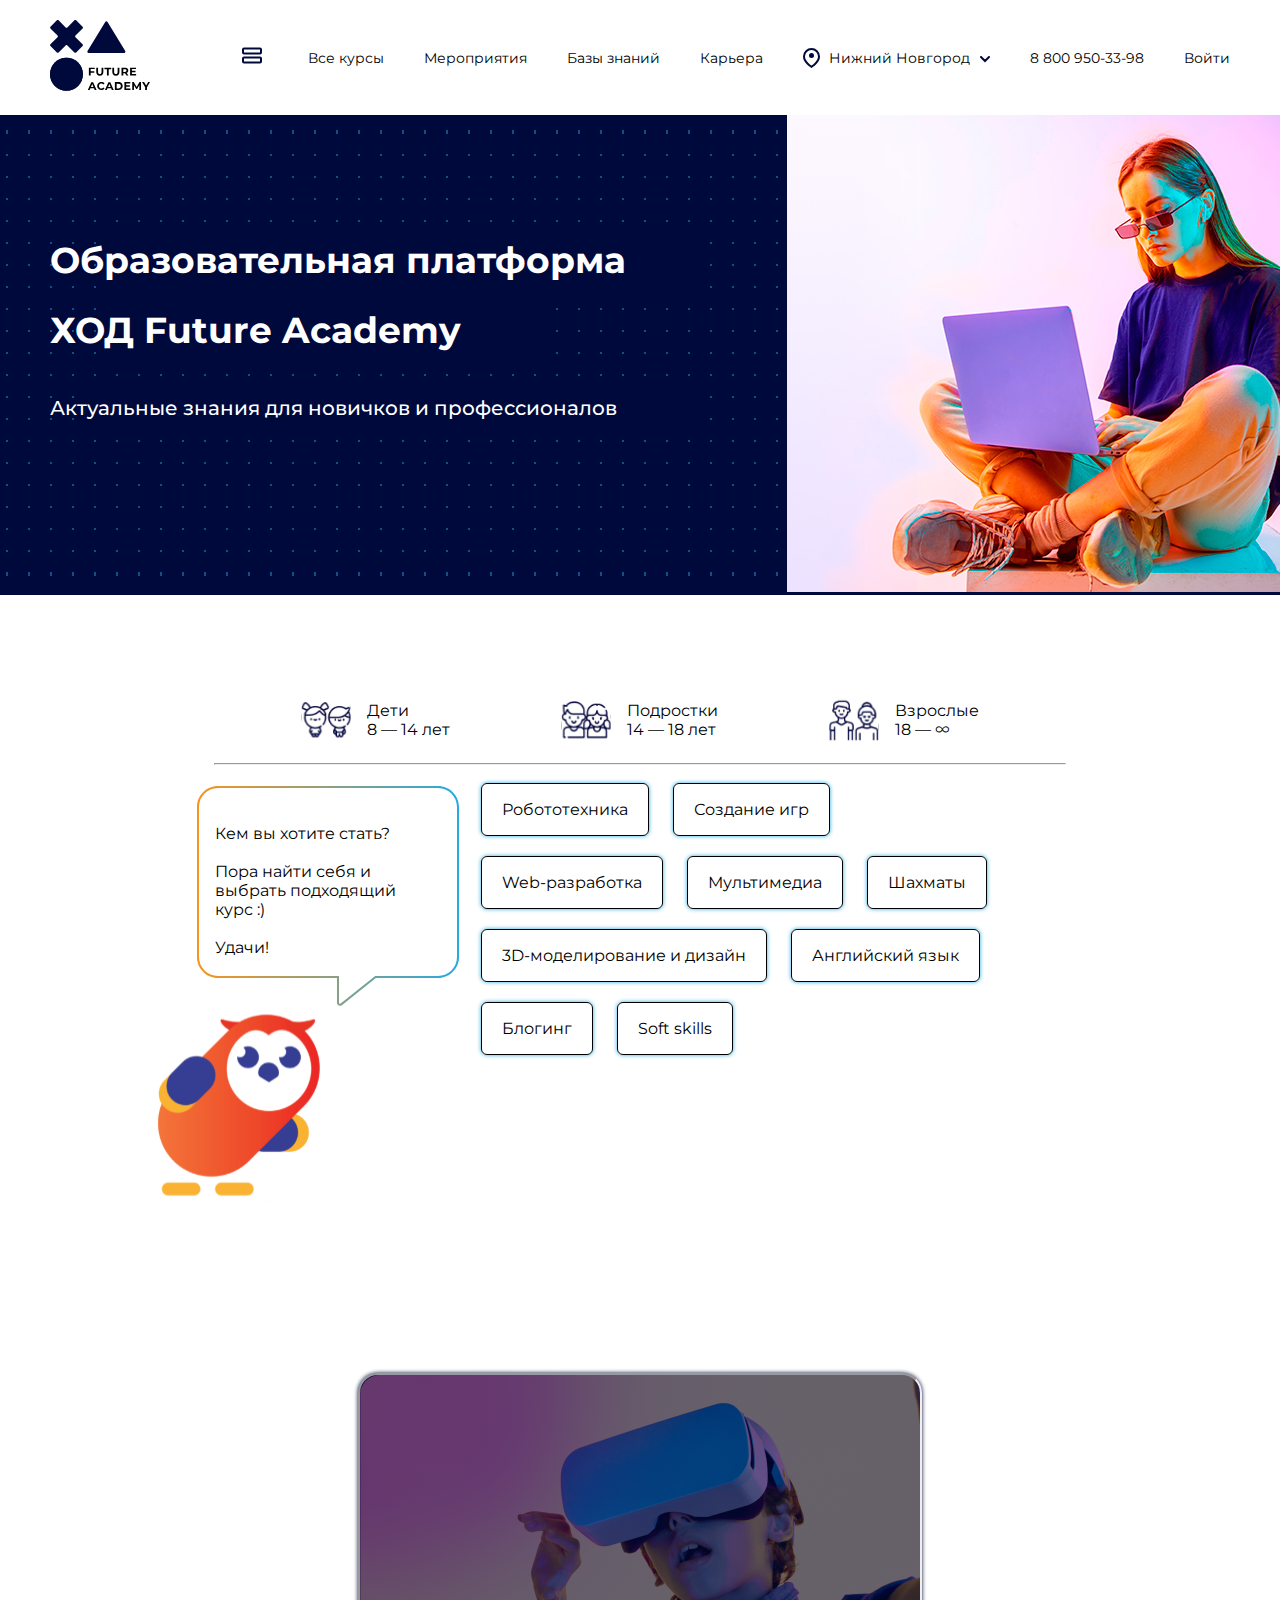
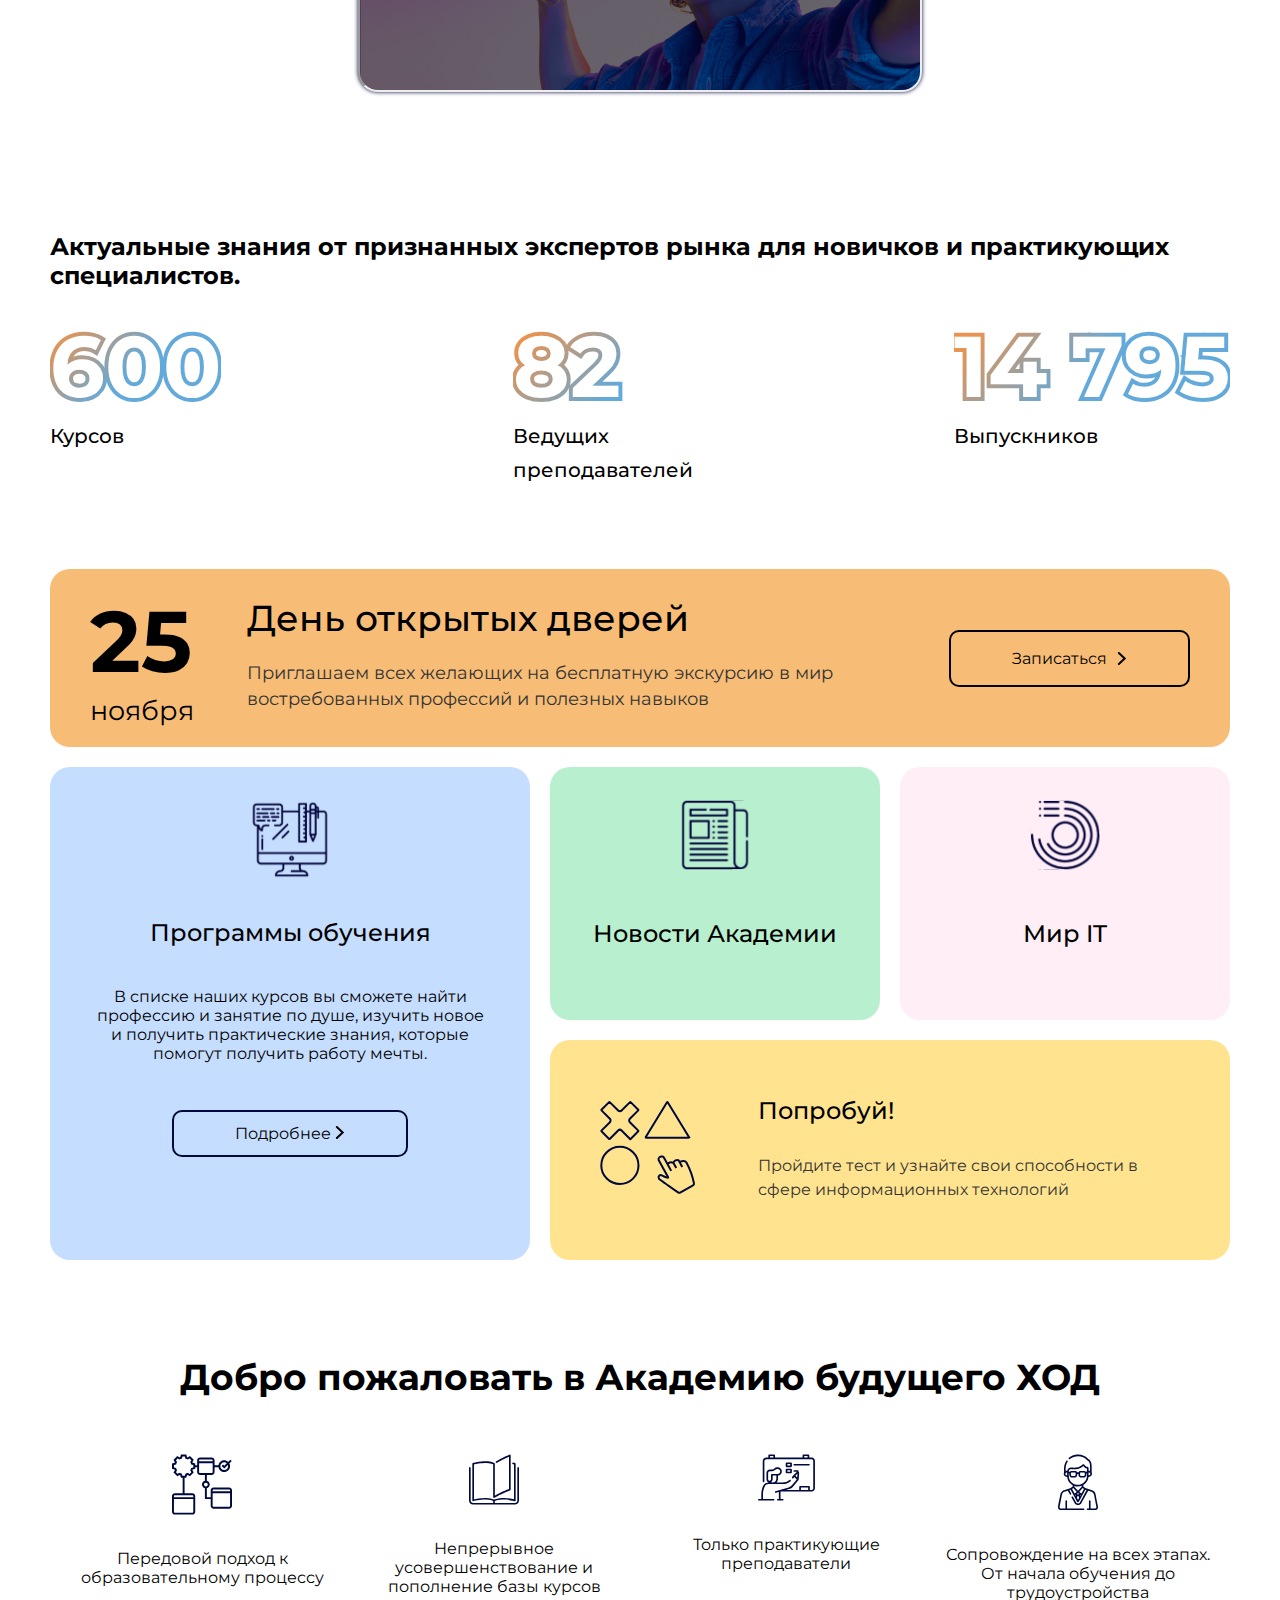
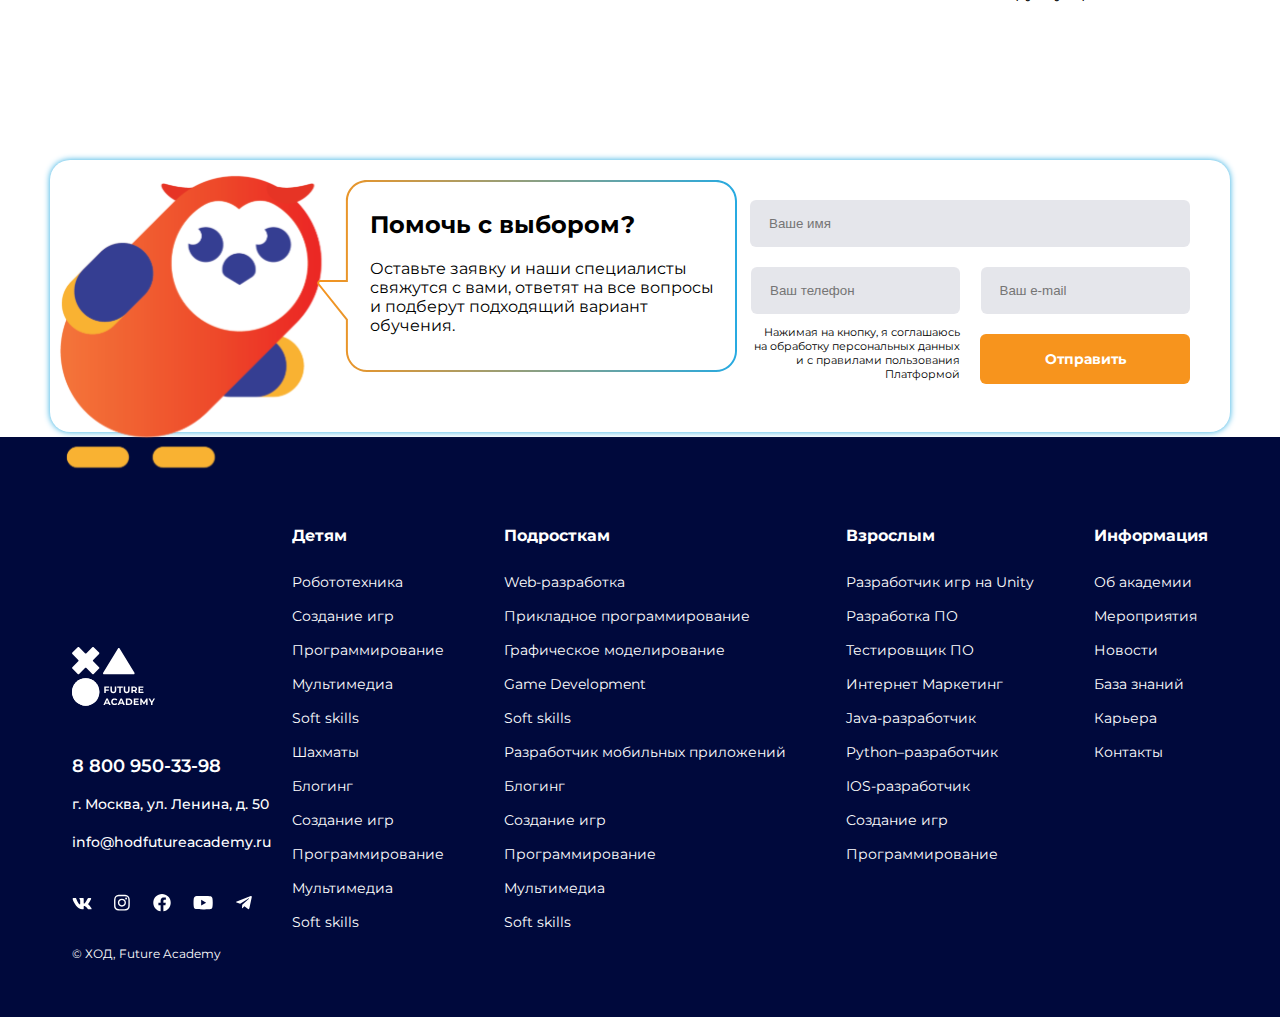
==== commit 05b36388: "Add files via upload" ====
--- a/index.html
+++ b/index.html
@@ -32,7 +32,7 @@
                 <path d="M96.9561 67.1532V69.9476H95.1596V67.1532L92.1157 62.1133H94.0618L96.1577 65.6063L98.2036 62.1133H100L96.9561 67.1532Z" fill="black" />
             </svg></a>
         <ul class="navbar">
-            <a href="all-courses.html">
+            <a href="all-courses.html" class="navbar-item">
                 <svg width="20" height="17" viewBox="0 0 20 17" fill="none" xmlns="http://www.w3.org/2000/svg" id="burger">
                     <rect x="1" y="1.51392" width="18" height="4.99717" rx="1" stroke="#00093C" stroke-width="2" />
                     <rect x="1" y="10.4858" width="18" height="5" rx="1" stroke="#00093C" stroke-width="2" />
@@ -55,6 +55,13 @@
                 </svg></a>
             <li class="navbar-item"><a href="tel:8 800 950-33-98" id="number">8 800 950-33-98 </a></li>
             <li class="navbar-item join"><a href="registration.html">Войти</a></li>
+            <nav class="burger-menu-nav">
+            <a href="#">
+            <div class="burger-btn">
+            <span class="burger-span"></span>
+            </div>
+            </a>
+        </nav>
         </ul>
         
     </header>
@@ -439,6 +446,7 @@
             </div>
         </div>
     </footer>
+    <script src="script.js"></script>
 </body>
 
 </html>
--- a/style.css
+++ b/style.css
@@ -1244,6 +1244,52 @@
     padding: 0;
     color: #fff; }
 
+.burger-menu-nav {
+  display: none; }
+
+.burger-btn {
+  width: 40px;
+  height: 40px;
+  position: relative; }
+
+.burger-span::before,
+.burger-span::after,
+.burger-span {
+  width: 20px;
+  height: 2px;
+  background-color: #000;
+  position: absolute;
+  top: 50%;
+  right: 50%;
+  margin-right: -10px;
+  margin-top: -1px;
+  transition: .6s ease; }
+
+.burger-span:before,
+.burger-span::after {
+  content: ''; }
+
+.burger-span:before {
+  transform: translateY(5px); }
+
+.burger-span:after {
+  transform: translateY(-5px); }
+
+.burger-active .burger-span:before {
+  transform: rotate(45deg); }
+
+.burger-active .burger-span:after {
+  transform: rotate(-45deg); }
+
+.burger-active .burger-span {
+  background-color: transparent; }
+
+#navbar-item-courses {
+  margin: 0; }
+
+@media (max-width: 1900px) and (min-width: 1481px) {
+  .main {
+    background: url(img/slider.png) 1100px 0 no-repeat, #00093C url(img/points.png) 9px 0 repeat; } }
 @media (max-width: 1480px) and (min-width: 1181px) {
   .main {
     background: url(img/slider.png) 787px 0 no-repeat, #00093C url(img/points.png) -234px 17px repeat; } }
@@ -1512,6 +1558,9 @@
   .navbar-item {
     margin-right: 17px; } }
 @media (max-width: 768px) and (min-width: 425px) {
+  .burger-menu-nav {
+    display: inherit; }
+
   .header,
   .header-blue-container {
     max-width: 425px;
@@ -1712,6 +1761,9 @@
     margin-left: 10px;
     margin-bottom: 19px; } }
 @media (max-width: 424px) and (min-width: 375px) {
+  .burger-menu-nav {
+    display: inherit; }
+
   .owl-svg {
     display: none; }
 
@@ -1932,6 +1984,9 @@
   .hr-undersort {
     max-width: 325px; } }
 @media (max-width: 374px) {
+  .burger-menu-nav {
+    display: inherit; }
+
   .header-blue-container {
     max-width: 290px;
     overflow: hidden; }
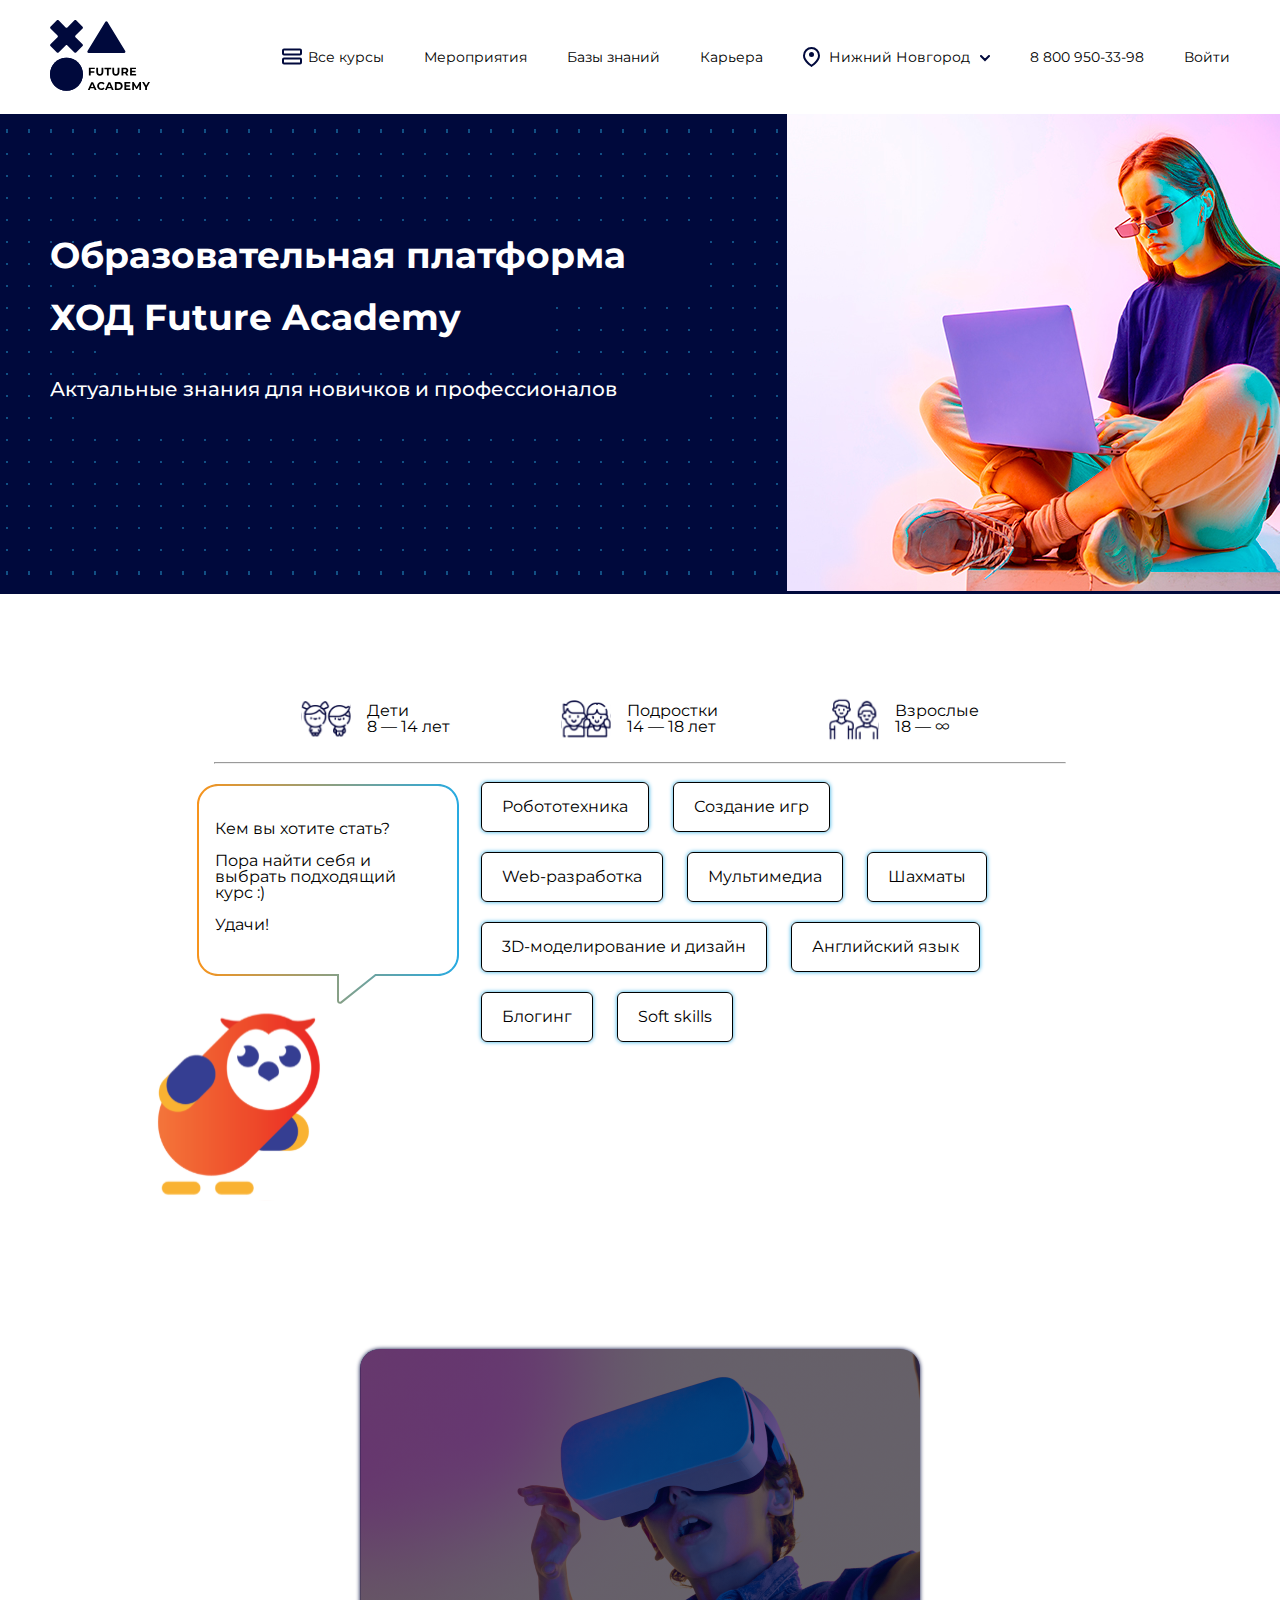
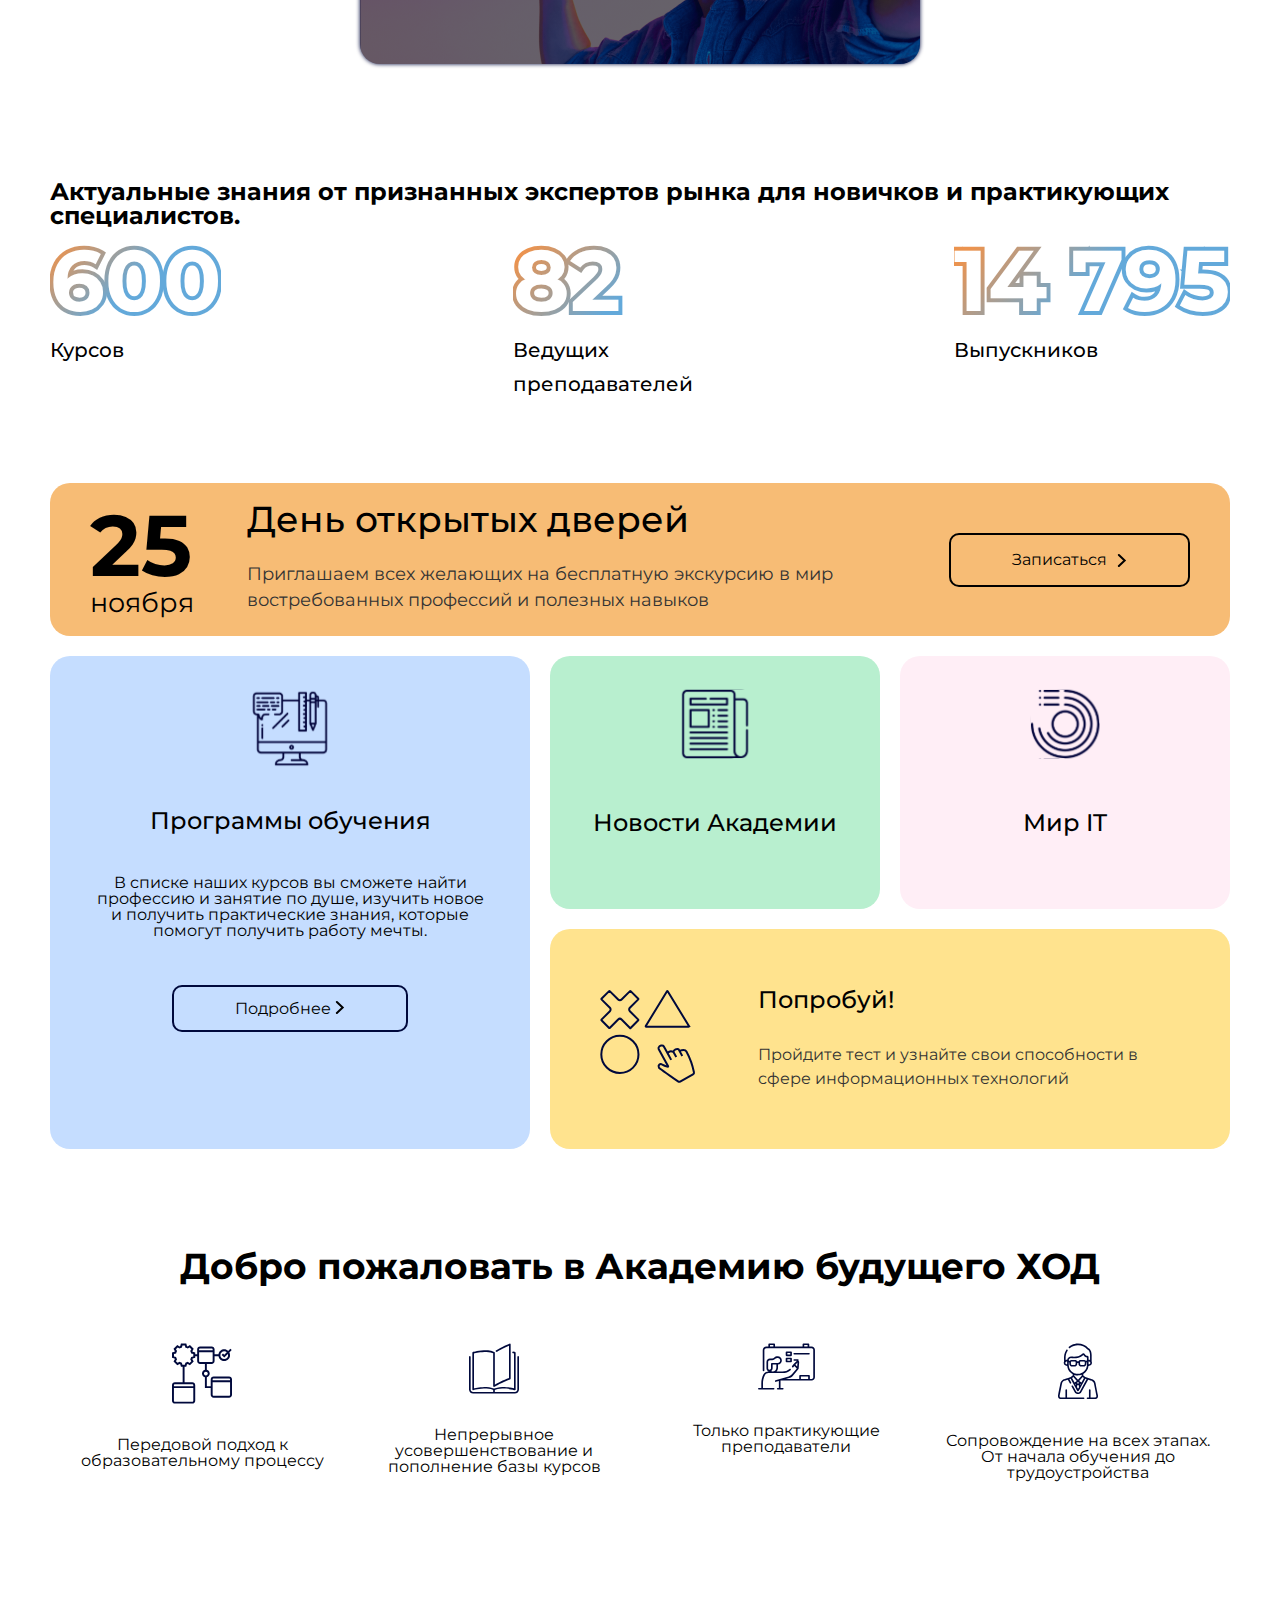
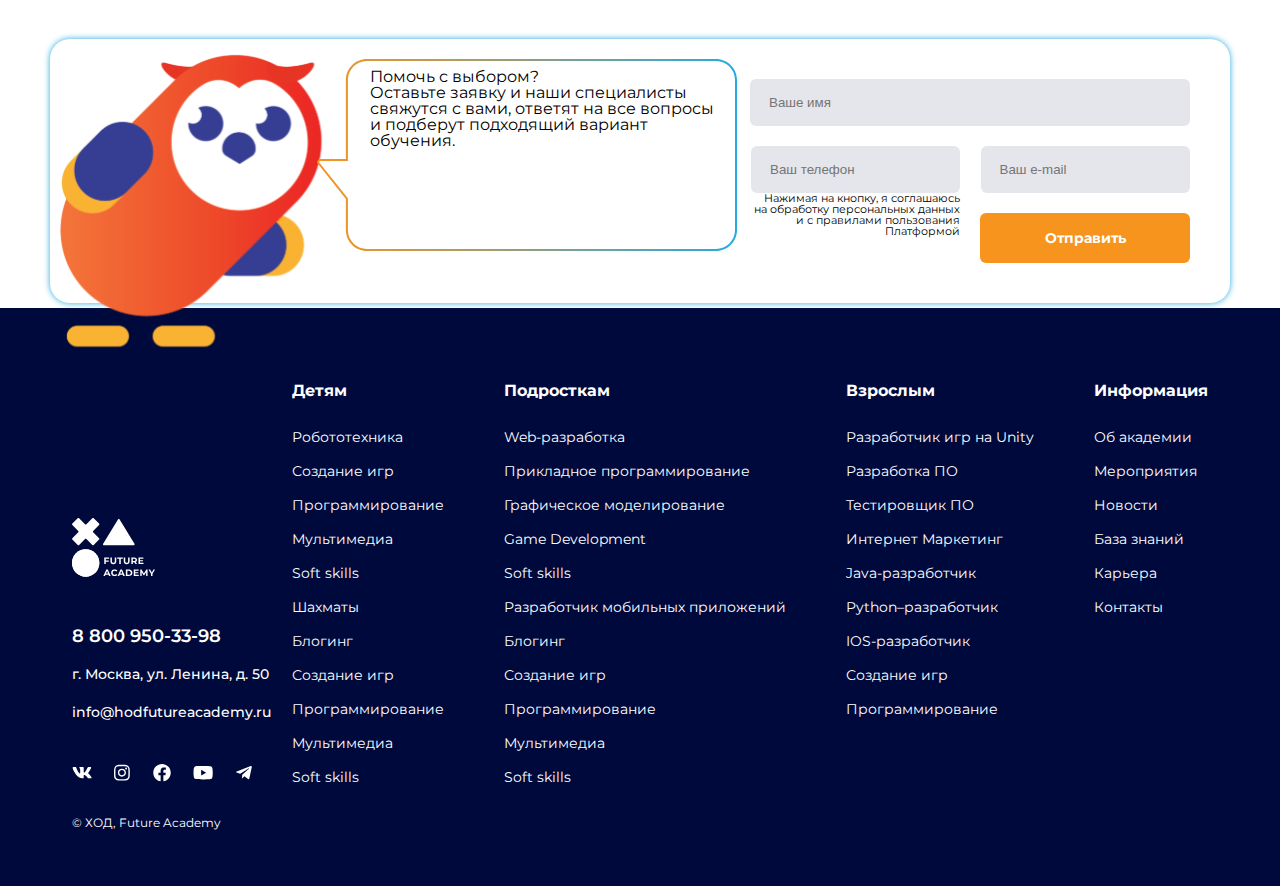
==== commit abf39a0e: "Add files via upload" ====
--- a/index.html
+++ b/index.html
@@ -2,451 +2,463 @@
 <html lang="en">
 
 <head>
-    <meta charset="UTF-8">
-    <title>Future Academy</title>
-    <link rel="stylesheet" href="style.css">
-    <meta name="viewport" content="width=device-width, initial-scale=1">
+	<meta charset="UTF-8">
+	<title>Future Academy</title>
+	<link rel="stylesheet" href="reset.css">
+	<link rel="stylesheet" href="style.css">
+	<meta name="viewport" content="width=device-width, initial-scale=1">
+
 </head>
 
 <body>
-    <header class="header">
-       
-        <!--Логотип-->
-        <a href="index.html"><svg width="100" height="71" viewBox="0 0 100 71" fill="none" xmlns="http://www.w3.org/2000/svg" id="logo">
-                <path d="M16.4671 70.6464C7.38524 70.6464 0 63.2611 0 54.1793C0 45.0974 7.38524 37.7122 16.4671 37.7122C25.549 37.7122 32.9342 45.0974 32.9342 54.1793C32.9342 63.311 25.549 70.6464 16.4671 70.6464Z" fill="#00093C" />
-                <path d="M16.4671 70.6464C7.38524 70.6464 0 63.2611 0 54.1793C0 45.0974 7.38524 37.7122 16.4671 37.7122C25.549 37.7122 32.9342 45.0974 32.9342 54.1793C32.9342 63.311 25.549 70.6464 16.4671 70.6464Z" fill="#00093C" />
-                <path d="M55.3895 1.8336L37.5251 31.0253C37.0261 31.8736 37.575 32.9215 38.5232 32.9215H56.3875H74.2518C75.1999 32.9215 75.7488 31.8237 75.2498 31.0253L57.3855 1.8336C56.8865 1.08509 55.8386 1.08509 55.3895 1.8336Z" fill="#00093C" />
-                <path d="M32.5847 6.77396L26.1475 0.336827C25.6984 -0.112276 24.9 -0.112276 24.4509 0.336827L17.3651 7.42267C16.916 7.87177 16.1176 7.87177 15.6685 7.42267L8.58263 0.336827C8.13353 -0.112276 7.33513 -0.112276 6.88602 0.336827L0.448888 6.77396C-0.000215138 7.22307 -0.000215138 8.02147 0.448888 8.47058L7.53472 15.5564C7.98382 16.0055 7.98382 16.8039 7.53472 17.253L0.448888 24.3389C-0.000215138 24.788 -0.000215138 25.5864 0.448888 26.0355L6.88602 32.4726C7.33513 32.9217 8.13353 32.9217 8.58263 32.4726L15.6685 25.3868C16.1176 24.9377 16.916 24.9377 17.3651 25.3868L24.4509 32.4726C24.9 32.9217 25.6984 32.9217 26.1475 32.4726L32.5847 26.0355C33.0338 25.5864 33.0338 24.788 32.5847 24.3389L25.4988 17.253C25.0497 16.8039 25.0497 16.0055 25.4988 15.5564L32.5847 8.47058C33.0837 8.02147 33.0837 7.27297 32.5847 6.77396Z" fill="#00093C" />
-                <path d="M40.6685 49.0892V51.185H44.3112V52.6321H40.6685V55.4764H38.8721V47.6421H44.7603V49.0892H40.6685Z" fill="black" />
-                <path d="M47.2058 54.678C46.607 54.0792 46.2577 53.181 46.2577 52.0333V47.6421H48.0541V51.9335C48.0541 53.3307 48.6529 54.0293 49.8006 54.0293C50.3495 54.0293 50.7986 53.8796 51.098 53.5303C51.3974 53.181 51.5471 52.682 51.5471 51.9335V47.6421H53.3435V52.0333C53.3435 53.181 53.0441 54.0792 52.3954 54.678C51.7966 55.2768 50.8984 55.6261 49.8006 55.6261C48.7028 55.6261 47.8046 55.2768 47.2058 54.678Z" fill="black" />
-                <path d="M56.9361 49.1391H54.441V47.6421H61.2275V49.1391H58.7325V55.4764H56.9361V49.1391Z" fill="black" />
-                <path d="M63.2733 54.678C62.6745 54.0792 62.3252 53.181 62.3252 52.0333V47.6421H64.1216V51.9335C64.1216 53.3307 64.7204 54.0293 65.8681 54.0293C66.417 54.0293 66.8661 53.8796 67.1655 53.5303C67.4649 53.181 67.6146 52.682 67.6146 51.9335V47.6421H69.411V52.0333C69.411 53.181 69.1116 54.0792 68.4629 54.678C67.8641 55.2768 66.9659 55.6261 65.8681 55.6261C64.7703 55.6261 63.922 55.2768 63.2733 54.678Z" fill="black" />
-                <path d="M76.4971 55.4768L75.0001 53.2812H74.9003H73.3035V55.4768H71.5071V47.6924H74.9003C75.5989 47.6924 76.1977 47.7922 76.6967 48.0417C77.1957 48.2912 77.5949 48.5906 77.8943 49.0397C78.1438 49.4389 78.2935 49.9878 78.2935 50.5367C78.2935 51.1355 78.1438 51.6345 77.8943 52.0337C77.5949 52.4329 77.1957 52.7822 76.6967 52.9818L78.4432 55.4768H76.4971V55.4768ZM76.048 49.4888C75.7486 49.2393 75.3494 49.1395 74.8005 49.1395H73.3035V51.884H74.8005C75.3494 51.884 75.7486 51.7842 76.048 51.5347C76.3474 51.2852 76.4472 50.9858 76.4472 50.5367C76.4971 50.0377 76.3474 49.7383 76.048 49.4888Z" fill="black" />
-                <path d="M86.1279 54.0293V55.4764H80.09V47.6421H85.9782V49.0892H81.8864V50.7858H85.4792V52.2329H81.8864V54.0293H86.1279Z" fill="black" />
-                <path d="M44.012 68.2512H40.3693L39.6707 69.9478H37.8243L41.3174 62.1633H43.1138L46.6068 69.9478H44.7106L44.012 68.2512ZM43.4631 66.9039L42.2156 63.9098L40.9681 66.9039H43.4631Z" fill="black" />
-                <path d="M49.2017 69.5485C48.553 69.1992 48.054 68.7002 47.7047 68.1014C47.3554 67.5026 47.1558 66.804 47.1558 66.0056C47.1558 65.257 47.3554 64.5584 47.7047 63.9097C48.054 63.3109 48.6029 62.8119 49.2017 62.4626C49.8504 62.1133 50.549 61.9636 51.3474 61.9636C52.046 61.9636 52.6448 62.0634 53.1937 62.3129C53.7426 62.5624 54.1917 62.9117 54.5909 63.3608L53.4432 64.4087C52.8943 63.8099 52.2456 63.5105 51.4971 63.5105C50.9981 63.5105 50.5989 63.6103 50.1997 63.8099C49.8005 64.0095 49.5011 64.3089 49.3015 64.7081C49.1019 65.1073 49.0021 65.5065 49.0021 66.0056C49.0021 66.5046 49.1019 66.9038 49.3015 67.303C49.5011 67.7022 49.8005 68.0016 50.1997 68.2012C50.5989 68.4008 50.9981 68.5006 51.4971 68.5006C52.2955 68.5006 52.9442 68.2012 53.4432 67.5525L54.5909 68.6004C54.2416 69.0495 53.7426 69.3988 53.1937 69.6483C52.6448 69.8978 52.046 69.9976 51.3474 69.9976C50.5989 70.0475 49.8504 69.8978 49.2017 69.5485Z" fill="black" />
-                <path d="M61.1277 68.2512H57.485L56.7864 69.9478H54.9401L58.4331 62.1633H60.2295L63.7225 69.9478H61.8263L61.1277 68.2512ZM60.5788 66.9039L59.3313 63.9098L58.0838 66.9039H60.5788Z" fill="black" />
-                <path d="M64.8704 62.1133H68.4133C69.2616 62.1133 70.0101 62.263 70.6588 62.6123C71.3075 62.9117 71.8065 63.4107 72.1558 63.9596C72.5051 64.5584 72.7047 65.2071 72.7047 66.0055C72.7047 66.8039 72.5051 67.4526 72.1558 68.0514C71.8065 68.6502 71.3075 69.0993 70.6588 69.3987C70.0101 69.6981 69.2616 69.8977 68.4133 69.8977H64.8704V62.1133ZM68.3135 68.4506C69.1119 68.4506 69.7107 68.251 70.1598 67.8019C70.6089 67.3528 70.8584 66.754 70.8584 66.0554C70.8584 65.3069 70.6089 64.7081 70.1598 64.3089C69.7107 63.8598 69.062 63.6602 68.3135 63.6602H66.6668V68.5005H68.3135V68.4506Z" fill="black" />
-                <path d="M80.4391 68.5005V69.9476H74.4011V62.1133H80.2894V63.5604H76.1975V65.257H79.8403V66.6542H76.1975V68.5005H80.4391Z" fill="black" />
-                <path d="M89.3214 69.9476V65.257L87.026 69.0993H86.2276L83.9322 65.3568V69.9476H82.2356V62.1133H83.7326L86.6268 66.9536L89.521 62.1133H91.0181V69.9476H89.3214Z" fill="black" />
-                <path d="M96.9561 67.1532V69.9476H95.1596V67.1532L92.1157 62.1133H94.0618L96.1577 65.6063L98.2036 62.1133H100L96.9561 67.1532Z" fill="black" />
-            </svg></a>
-        <ul class="navbar">
-            <a href="all-courses.html" class="navbar-item">
-                <svg width="20" height="17" viewBox="0 0 20 17" fill="none" xmlns="http://www.w3.org/2000/svg" id="burger">
-                    <rect x="1" y="1.51392" width="18" height="4.99717" rx="1" stroke="#00093C" stroke-width="2" />
-                    <rect x="1" y="10.4858" width="18" height="5" rx="1" stroke="#00093C" stroke-width="2" />
-                </svg>
-            </a>
-            <li class="navbar-item"><a href="all-courses.html">Все курсы</a></li>
-            <li class="navbar-item"><a href="all-events.html">Мероприятия</a></li>
-            <li class="navbar-item"><a href="">Базы знаний</a></li>
-            <li class="navbar-item"><a href="">Карьера</a></li>
-
-            <svg width="17" height="20" viewBox="0 0 17 20" fill="none" xmlns="http://www.w3.org/2000/svg" id="pin">
-                <path d="M16 8.5C16 11.3282 14.13 13.9545 12.0535 15.9699C11.036 16.9575 10.0146 17.754 9.24613 18.304C8.95504 18.5123 8.70155 18.6843 8.5 18.8171C8.29845 18.6843 8.04496 18.5123 7.75387 18.304C6.98537 17.754 5.96395 16.9575 4.94648 15.9699C2.86999 13.9545 1 11.3282 1 8.5C1 4.35786 4.35786 1 8.5 1C12.6421 1 16 4.35786 16 8.5Z" stroke="#00093C" stroke-width="2" />
-                <circle cx="8.5" cy="7.5" r="2.5" fill="#00093C" />
-            </svg>
-
-            <a href=""><li class="navbar-item" id="city">Нижний Новгород </li></a>
-
-            <a href="#"><svg width="10" height="7" viewBox="0 0 10 7" fill="none" xmlns="http://www.w3.org/2000/svg" id="arrow">
-                    <path d="M1 1L5 5L9 1" stroke="#00093C" stroke-width="2" stroke-linecap="round" />
-                </svg></a>
-            <li class="navbar-item"><a href="tel:8 800 950-33-98" id="number">8 800 950-33-98 </a></li>
-            <li class="navbar-item join"><a href="registration.html">Войти</a></li>
-            <nav class="burger-menu-nav">
-            <a href="#">
-            <div class="burger-btn">
-            <span class="burger-span"></span>
-            </div>
-            </a>
-        </nav>
-        </ul>
-        
-    </header>
-    
-
-        <main class="main">
-<!--            <div class="bg-mobile"></div>-->
-    
-<div class="main-container">
-          
-           <div class="bg"><h1 class="title title-item1">Образовательная платформа</h1>
-            <h1 class="title title-item2">ХОД Future Academy</h1>
-            <span class="title-description">Актуальные знания для новичков и профессионалов <br></span></div>
-         
-
-            <!--Огромное кол-во svg, лучше свернуть-->
-           
-</div>
-       
-        </main>
-
- 
-    
-    <div class="main-filters">
-               <div class="filters">
-            <div class="filters-item">
-                <!--Дети-->
-                <img src="img/children.svg" alt="" class="svg-sort">
-
-                <div>
-                    <a href="">
-                        <span class="filters-title">Дети <br></span>
-                        <span class="filters-text">8 — 14 лет</span>
-                    </a>
-                </div>
-            </div>
-            <!--Подростки-->
-            <div class="filters-item">
-                <img src="img/teen.svg" alt="" class="svg-sort">
-                <div>
-                    <a href="">
-                        <span class="filters-title">Подростки <br></span>
-                        <span class="filters-text">14 — 18 лет</span>
-                    </a>
-                </div>
-            </div>
-            <!--Взрослые-->
-            <div class="filters-item">
-                <img src="img/family.svg" alt="" class="svg-sort">
-                <div>
-                    <a href="">
-                        <span class="filters-title">Взрослые<br></span>
-                        <span class="filters-text">18 — ∞ </span>
-                    </a>
-                </div>
-            </div>
-        </div>
-        <hr class="hr-undersort">
-        <nav class="subjects">
-           <div class="svg-owl">
-            <div class="owl1">
-
-
-                <img src="img/owl.svg" alt="" class="owl">
-                <img src="img/Text-cloud.svg" class="owl-cloud" alt="">
-                <div class="owl-text">
-                    Кем вы хотите стать? <br> <br>
-
-                    Пора найти себя
-                    и выбрать подходящий курс :) <br> <br>
-                    Удачи!
-                </div>
-            </div>
-        </div>
-            <ul class="subjects-list">
-                <a href="chess.html">
-                    <li class="subjects-item">Робототехника</li>
-                </a>
-                <a href="chess.html">
-                    <li class="subjects-item">Создание игр</li>
-                </a>
-                <a href="chess.html">
-                    <li class="subjects-item">Web-разработка</li>
-                </a>
-                <a href="chess.html">
-                    <li class="subjects-item">Мультимедиа</li>
-                </a>
-                <a href="chess.html">
-                    <li class="subjects-item">Шахматы</li>
-                </a>
-                <a href="chess.html">
-                    <li class="subjects-item">3D-моделирование и дизайн</li>
-                </a>
-                <a href="chess.html">
-                    <li class="subjects-item">Английский язык</li>
-                </a>
-                <a href="chess.html">
-                    <li class="subjects-item">Блогинг</li>
-                </a>
-                <a href="chess.html">
-                    <li class="subjects-item">Soft skills</li>
-                </a>
-            </ul>
-            
-        </nav>
-
-    </div>
-    <div class="video-container">
-
-        <iframe width="560" height="315" src="https://www.youtube.com/embed/wfMvlFZ99RM" control poster="img/video-pic.svg" title="YouTube video player" preload="none" class="video"></iframe>
-    </div>
-    <div class="statistics">
-        <p class="statistics-item">Актуальные знания от признанных экспертов рынка
-            для новичков и практикующих специалистов.</p>
-    </div>
-    <div class="statistic-item">
-        <div class="count-courses">
-            <div class="statistic-title">600</div>
-            <div class="statistic-text">Курсов</div>
-        </div>
-        <div class="count-teachers">
-            <div class="statistic-title">82</div>
-            <div class="statistic-text">Ведущих преподавателей</div>
-        </div>
-        <div class="count-graduates">
-            <div class="statistic-title">14 795</div>
-            <div class="statistic-text">Выпускников</div>
-        </div>
-    </div>
-    <div class="main-info">
-        <div class="date">
-            <div class="number">25</div>
-            <div class="number-date">ноября</div>
-        </div>
-        <div class="date-description">
-            <div class="description-title" id="description-title">День открытых дверей </div>
-            <div class="description-text">Приглашаем всех желающих на бесплатную экскурсию
-                в мир востребованных профессий и полезных навыков</div>
-        </div>
-        <div class="">
-            <a href="" class="register"><span class="register-text">Записаться</span> <img src="img/arrow-right.svg" alt=""></a>
-        </div>
-    </div>
-    <div class="blocks">
-        <div class="program-courses">
-            <img src="img/monitor.svg" alt="" class="monitor">
-            <div class="program-title">Программы обучения</div>
-            <div class="program-text">В списке наших курсов вы сможете найти профессию и занятие по душе, изучить новое и получить практические знания, которые помогут получить работу мечты.</div>
-            <div class="program-button">
-                <a href="all-courses.html" class="program-link">
-                    <span>Подробнее</span>
-                    <img src="img/arrow-right.svg" alt="">
-                </a>
-            </div>
-        </div>
-        <div class="together">
-            <div class="top-blocks">
-                <a href="#">
-                    <div class="news1">
-                        <img src="img/newspaper.svg" alt="">
-                        <div>Новости Академии</div>
-                    </div>
-                </a>
-                <a href="#">
-                    <div class="world">
-                        <img src="img/diagram.svg" alt="">
-                        <div>Мир IT</div>
-                
-            </div>
-            </a>
-        </div>
-        <a href="#" class="try-link">
-            <div class="bottom">
-                <img src="img/logo-hand.svg" alt="">
-                <div class="bottom-block">
-                    <div class="bottom-title">Попробуй!</div>
-                    <div class="bottom-text">Пройдите тест и узнайте свои способности
-                        в сфере информационных технологий</div>
-                </div>
-            </div>
-        </a>
-    </div>
-    </div>
-
-    <!-- Допилить!!! <div class="feedbacks"></div>-->
-    <div class="greetings">Добро пожаловать в Академию будущего ХОД</div>
-    <div class="characteristics">
-        <div class="characteristics-item">
-            <img src="img/char1.svg" alt="">
-            <div class="char-text">Передовой подход
-                к образовательному процессу</div>
-        </div>
-        <div class="characteristics-item">
-            <img src="img/char2.svg" alt="">
-            <div class="char-text">Непрерывное усовершенствование
-                и пополнение базы курсов</div>
-
-        </div>
-        <div class="characteristics-item">
-            <img src="img/char3.svg" alt="">
-            <div class="char-text">Только практикующие преподаватели</div>
-        </div>
-        <div class="characteristics-item">
-            <img src="img/char4.svg" alt="">
-            <div class="char-text">Сопровождение на всех этапах. От начала обучения до трудоустройства</div>
-        </div>
-    </div>
-
-
-    <div class="position">
-
-        <form action="№" method="get" class="form">
-            <div class="user-name">
-                <input tabindex="1" placeholder="Ваше имя" type="text" name="username" class="username">
-            </div>
-            <div class="user-info">
-                <div class="phone-block">
-                    <input type="text" tabindex="2" placeholder="Ваш телефон" class="user-phone">
-                    <p>Нажимая на кнопку, я соглашаюсь
-                        на обработку персональных данных
-                        и с правилами пользования Платформой</p>
-                </div>
-                <div class="mail-block">
-                    <input type="text" placeholder="Ваш e-mail" tabindex="3" class="user-mail">
-                    <div><button class="send-btn">Отправить</button></div>
-                </div>
-            </div>
-        </form>
-        <div class="owl-svg">
-            <img src="img/big-owl.svg" alt="" class="big-owl">
-            <img src="img/big-cloud.svg" alt="" class="big-cloud">
-            <div class="cloud-question">
-                <h2>Помочь с выбором?
-                </h2>
-                <p>
-                    Оставьте заявку и наши специалисты свяжутся с вами, ответят на все вопросы
-                    и подберут подходящий вариант обучения.</p>
-            </div>
-        </div>
-    </div>
-    <footer class="footer">
-        <div class="footer-container">
-            <div class="requisites">
-                <a href="index.html">
-                    <img src="img/white-logo.svg" alt="" class="white-logo"></a>
-                <div class="phone-number"><a href="tel:8 800 950-33-98">8 800 950-33-98 </a></div>
-                <div class="addres">г. Москва, ул. Ленина, д. 50</div>
-                <div class="company-mail"><a href="mailto:info@hodfutureacademy.ru">info@hodfutureacademy.ru</a></div>
-                <div class="icons">
-                    <a href=""> <img src="icons/vk.svg" alt=""></a>
-                    <a href=""><img src="icons/inst.svg" alt=""></a>
-                    <a href=""><img src="icons/facebook.svg" alt=""></a>
-                    <a href=""><img src="icons/youtube.svg" alt=""></a>
-                    <a href=""><img src="icons/telegram.svg" alt=""></a>
-                </div>
-                <div class="copyrights">© ХОД, Future Academy</div>
-            </div>
-            <div class="footer-list">
-                <ul class="footer-title footer-title1">
-                    <h3 class="footer-item-title">Детям</h3>
-                    <a href="">
-                        <li class="footer-item">Робототехника</li>
-                    </a>
-                    <a href="" class="footer-link">
-                        <li class="footer-item">Создание игр</li>
-                    </a>
-                    <a href="">
-                        <li class="footer-item">Программирование</li>
-                    </a>
-                    <a href="">
-                        <li class="footer-item">Мультимедиа</li>
-                    </a>
-                    <a href="">
-                        <li class="footer-item">Soft skills</li>
-                    </a>
-                    <a href="">
-                        <li class="footer-item">Шахматы</li>
-                    </a>
-                    <a href="">
-                        <li class="footer-item">Блогинг</li>
-                    </a>
-                    <a href="">
-                        <li class="footer-item">Создание игр</li>
-                    </a>
-                    <a href="">
-                        <li class="footer-item">Программирование</li>
-                    </a>
-                    <a href="">
-                        <li class="footer-item">Мультимедиа</li>
-                    </a>
-                    <a href="">
-                        <li class="footer-item">Soft skills</li>
-                    </a>
-                </ul>
-                <ul class="footer-title footer-title1">
-                    <h3 class="footer-item-title">Подросткам</h3>
-                    <a href="#">
-                        <li class="footer-item">Web-разработка</li>
-                    </a>
-                    <a href="#">
-                        <li class="footer-item">Прикладное программирование</li>
-                    </a>
-                    <a href="#">
-                        <li class="footer-item">Графическое моделирование</li>
-                    </a>
-                    <a href="#">
-                        <li class="footer-item">Game Development</li>
-                    </a>
-                    <a href="#">
-                        <li class="footer-item">Soft skills</li>
-                    </a>
-                    <a href="#">
-                        <li class="footer-item">Разработчик мобильных приложений</li>
-                    </a>
-                    <a href="#">
-                        <li class="footer-item">Блогинг</li>
-                    </a>
-                    <a href="#">
-                        <li class="footer-item">Создание игр</li>
-                    </a>
-                    <a href="#">
-                        <li class="footer-item">Программирование</li>
-                    </a>
-                    <a href="#">
-                        <li class="footer-item">Мультимедиа</li>
-                    </a>
-                    <a href="#">
-                        <li class="footer-item">Soft skills</li>
-                    </a>
-                </ul>
-                <ul class="footer-title footer-title1">
-                    <h3 class="footer-item-title">Взрослым</h3>
-                    <a href="#">
-                        <li class="footer-item">Разработчик игр на Unity</li>
-                    </a>
-                    <a href="#">
-                        <li class="footer-item">Разработка ПО</li>
-                    </a>
-                    <a href="#">
-                        <li class="footer-item">Тестировщик ПО</li>
-                    </a>
-                    <a href="#">
-                        <li class="footer-item">Интернет Маркетинг</li>
-                    </a>
-                    <a href="#">
-                        <li class="footer-item">Java-разработчик</li>
-                    </a>
-                    <a href="#">
-                        <li class="footer-item">Python–разработчик</li>
-                    </a>
-                    <a href="#">
-                        <li class="footer-item">IOS-разработчик</li>
-                    </a>
-                    <a href="#">
-                        <li class="footer-item">Создание игр</li>
-                    </a>
-                    <a href="#">
-                        <li class="footer-item">Программирование</li>
-                    </a>
-                </ul>
-                <ul class="footer-title">
-                    <h3 class="footer-item-title">Информация</h3>
-                    <a href="#">
-                        <li class="footer-item">Об академии</li>
-                    </a>
-                    <a href="#">
-                        <li class="footer-item">Мероприятия</li>
-                    </a>
-                    <a href="#">
-                        <li class="footer-item">Новости</li>
-                    </a>
-                    <a href="#">
-                        <li class="footer-item">База знаний</li>
-                    </a>
-                    <a href="#">
-                        <li class="footer-item">Карьера</li>
-                    </a>
-                    <a href="#">
-                        <li class="footer-item">Контакты</li>
-                    </a>
-                </ul>
-            </div>
-        </div>
-    </footer>
-    <script src="script.js"></script>
-</body>
-
-</html>
+	<header class="header">
+
+		<!--Логотип-->
+		<a href="index.html"><svg width="100" height="71" viewBox="0 0 100 71" fill="none" xmlns="http://www.w3.org/2000/svg" id="logo">
+				<path d="M16.4671 70.6464C7.38524 70.6464 0 63.2611 0 54.1793C0 45.0974 7.38524 37.7122 16.4671 37.7122C25.549 37.7122 32.9342 45.0974 32.9342 54.1793C32.9342 63.311 25.549 70.6464 16.4671 70.6464Z" fill="#00093C" />
+				<path d="M16.4671 70.6464C7.38524 70.6464 0 63.2611 0 54.1793C0 45.0974 7.38524 37.7122 16.4671 37.7122C25.549 37.7122 32.9342 45.0974 32.9342 54.1793C32.9342 63.311 25.549 70.6464 16.4671 70.6464Z" fill="#00093C" />
+				<path d="M55.3895 1.8336L37.5251 31.0253C37.0261 31.8736 37.575 32.9215 38.5232 32.9215H56.3875H74.2518C75.1999 32.9215 75.7488 31.8237 75.2498 31.0253L57.3855 1.8336C56.8865 1.08509 55.8386 1.08509 55.3895 1.8336Z" fill="#00093C" />
+				<path d="M32.5847 6.77396L26.1475 0.336827C25.6984 -0.112276 24.9 -0.112276 24.4509 0.336827L17.3651 7.42267C16.916 7.87177 16.1176 7.87177 15.6685 7.42267L8.58263 0.336827C8.13353 -0.112276 7.33513 -0.112276 6.88602 0.336827L0.448888 6.77396C-0.000215138 7.22307 -0.000215138 8.02147 0.448888 8.47058L7.53472 15.5564C7.98382 16.0055 7.98382 16.8039 7.53472 17.253L0.448888 24.3389C-0.000215138 24.788 -0.000215138 25.5864 0.448888 26.0355L6.88602 32.4726C7.33513 32.9217 8.13353 32.9217 8.58263 32.4726L15.6685 25.3868C16.1176 24.9377 16.916 24.9377 17.3651 25.3868L24.4509 32.4726C24.9 32.9217 25.6984 32.9217 26.1475 32.4726L32.5847 26.0355C33.0338 25.5864 33.0338 24.788 32.5847 24.3389L25.4988 17.253C25.0497 16.8039 25.0497 16.0055 25.4988 15.5564L32.5847 8.47058C33.0837 8.02147 33.0837 7.27297 32.5847 6.77396Z" fill="#00093C" />
+				<path d="M40.6685 49.0892V51.185H44.3112V52.6321H40.6685V55.4764H38.8721V47.6421H44.7603V49.0892H40.6685Z" fill="black" />
+				<path d="M47.2058 54.678C46.607 54.0792 46.2577 53.181 46.2577 52.0333V47.6421H48.0541V51.9335C48.0541 53.3307 48.6529 54.0293 49.8006 54.0293C50.3495 54.0293 50.7986 53.8796 51.098 53.5303C51.3974 53.181 51.5471 52.682 51.5471 51.9335V47.6421H53.3435V52.0333C53.3435 53.181 53.0441 54.0792 52.3954 54.678C51.7966 55.2768 50.8984 55.6261 49.8006 55.6261C48.7028 55.6261 47.8046 55.2768 47.2058 54.678Z" fill="black" />
+				<path d="M56.9361 49.1391H54.441V47.6421H61.2275V49.1391H58.7325V55.4764H56.9361V49.1391Z" fill="black" />
+				<path d="M63.2733 54.678C62.6745 54.0792 62.3252 53.181 62.3252 52.0333V47.6421H64.1216V51.9335C64.1216 53.3307 64.7204 54.0293 65.8681 54.0293C66.417 54.0293 66.8661 53.8796 67.1655 53.5303C67.4649 53.181 67.6146 52.682 67.6146 51.9335V47.6421H69.411V52.0333C69.411 53.181 69.1116 54.0792 68.4629 54.678C67.8641 55.2768 66.9659 55.6261 65.8681 55.6261C64.7703 55.6261 63.922 55.2768 63.2733 54.678Z" fill="black" />
+				<path d="M76.4971 55.4768L75.0001 53.2812H74.9003H73.3035V55.4768H71.5071V47.6924H74.9003C75.5989 47.6924 76.1977 47.7922 76.6967 48.0417C77.1957 48.2912 77.5949 48.5906 77.8943 49.0397C78.1438 49.4389 78.2935 49.9878 78.2935 50.5367C78.2935 51.1355 78.1438 51.6345 77.8943 52.0337C77.5949 52.4329 77.1957 52.7822 76.6967 52.9818L78.4432 55.4768H76.4971V55.4768ZM76.048 49.4888C75.7486 49.2393 75.3494 49.1395 74.8005 49.1395H73.3035V51.884H74.8005C75.3494 51.884 75.7486 51.7842 76.048 51.5347C76.3474 51.2852 76.4472 50.9858 76.4472 50.5367C76.4971 50.0377 76.3474 49.7383 76.048 49.4888Z" fill="black" />
+				<path d="M86.1279 54.0293V55.4764H80.09V47.6421H85.9782V49.0892H81.8864V50.7858H85.4792V52.2329H81.8864V54.0293H86.1279Z" fill="black" />
+				<path d="M44.012 68.2512H40.3693L39.6707 69.9478H37.8243L41.3174 62.1633H43.1138L46.6068 69.9478H44.7106L44.012 68.2512ZM43.4631 66.9039L42.2156 63.9098L40.9681 66.9039H43.4631Z" fill="black" />
+				<path d="M49.2017 69.5485C48.553 69.1992 48.054 68.7002 47.7047 68.1014C47.3554 67.5026 47.1558 66.804 47.1558 66.0056C47.1558 65.257 47.3554 64.5584 47.7047 63.9097C48.054 63.3109 48.6029 62.8119 49.2017 62.4626C49.8504 62.1133 50.549 61.9636 51.3474 61.9636C52.046 61.9636 52.6448 62.0634 53.1937 62.3129C53.7426 62.5624 54.1917 62.9117 54.5909 63.3608L53.4432 64.4087C52.8943 63.8099 52.2456 63.5105 51.4971 63.5105C50.9981 63.5105 50.5989 63.6103 50.1997 63.8099C49.8005 64.0095 49.5011 64.3089 49.3015 64.7081C49.1019 65.1073 49.0021 65.5065 49.0021 66.0056C49.0021 66.5046 49.1019 66.9038 49.3015 67.303C49.5011 67.7022 49.8005 68.0016 50.1997 68.2012C50.5989 68.4008 50.9981 68.5006 51.4971 68.5006C52.2955 68.5006 52.9442 68.2012 53.4432 67.5525L54.5909 68.6004C54.2416 69.0495 53.7426 69.3988 53.1937 69.6483C52.6448 69.8978 52.046 69.9976 51.3474 69.9976C50.5989 70.0475 49.8504 69.8978 49.2017 69.5485Z" fill="black" />
+				<path d="M61.1277 68.2512H57.485L56.7864 69.9478H54.9401L58.4331 62.1633H60.2295L63.7225 69.9478H61.8263L61.1277 68.2512ZM60.5788 66.9039L59.3313 63.9098L58.0838 66.9039H60.5788Z" fill="black" />
+				<path d="M64.8704 62.1133H68.4133C69.2616 62.1133 70.0101 62.263 70.6588 62.6123C71.3075 62.9117 71.8065 63.4107 72.1558 63.9596C72.5051 64.5584 72.7047 65.2071 72.7047 66.0055C72.7047 66.8039 72.5051 67.4526 72.1558 68.0514C71.8065 68.6502 71.3075 69.0993 70.6588 69.3987C70.0101 69.6981 69.2616 69.8977 68.4133 69.8977H64.8704V62.1133ZM68.3135 68.4506C69.1119 68.4506 69.7107 68.251 70.1598 67.8019C70.6089 67.3528 70.8584 66.754 70.8584 66.0554C70.8584 65.3069 70.6089 64.7081 70.1598 64.3089C69.7107 63.8598 69.062 63.6602 68.3135 63.6602H66.6668V68.5005H68.3135V68.4506Z" fill="black" />
+				<path d="M80.4391 68.5005V69.9476H74.4011V62.1133H80.2894V63.5604H76.1975V65.257H79.8403V66.6542H76.1975V68.5005H80.4391Z" fill="black" />
+				<path d="M89.3214 69.9476V65.257L87.026 69.0993H86.2276L83.9322 65.3568V69.9476H82.2356V62.1133H83.7326L86.6268 66.9536L89.521 62.1133H91.0181V69.9476H89.3214Z" fill="black" />
+				<path d="M96.9561 67.1532V69.9476H95.1596V67.1532L92.1157 62.1133H94.0618L96.1577 65.6063L98.2036 62.1133H100L96.9561 67.1532Z" fill="black" />
+			</svg></a>
+		<ul class="navbar">
+			<a href="all-courses.html" class="navbar-item " id="navbar-item-courses">
+				<svg width="20" height="17" viewBox="0 0 20 17" fill="none" xmlns="http://www.w3.org/2000/svg" id="burger">
+					<rect x="1" y="1.51392" width="18" height="4.99717" rx="1" stroke="#00093C" stroke-width="2" />
+					<rect x="1" y="10.4858" width="18" height="5" rx="1" stroke="#00093C" stroke-width="2" />
+				</svg>
+			</a>
+			<li class="navbar-item"><a href="all-courses.html">Все курсы</a></li>
+			<li class="navbar-item"><a href="all-events.html">Мероприятия</a></li>
+			<li class="navbar-item"><a href="">Базы знаний</a></li>
+			<li class="navbar-item"><a href="">Карьера</a></li>
+
+			<svg width="17" height="20" viewBox="0 0 17 20" fill="none" xmlns="http://www.w3.org/2000/svg" id="pin">
+				<path d="M16 8.5C16 11.3282 14.13 13.9545 12.0535 15.9699C11.036 16.9575 10.0146 17.754 9.24613 18.304C8.95504 18.5123 8.70155 18.6843 8.5 18.8171C8.29845 18.6843 8.04496 18.5123 7.75387 18.304C6.98537 17.754 5.96395 16.9575 4.94648 15.9699C2.86999 13.9545 1 11.3282 1 8.5C1 4.35786 4.35786 1 8.5 1C12.6421 1 16 4.35786 16 8.5Z" stroke="#00093C" stroke-width="2" />
+				<circle cx="8.5" cy="7.5" r="2.5" fill="#00093C" />
+			</svg>
+
+			<a href="">
+				<li class="navbar-item" id="city">Нижний Новгород </li>
+			</a>
+
+			<a href="#"><svg width="10" height="7" viewBox="0 0 10 7" fill="none" xmlns="http://www.w3.org/2000/svg" id="arrow">
+					<path d="M1 1L5 5L9 1" stroke="#00093C" stroke-width="2" stroke-linecap="round" />
+				</svg></a>
+			<li class="navbar-item"><a href="tel:8 800 950-33-98" id="number">8 800 950-33-98 </a></li>
+			<li class="navbar-item join"><a href="registration.html">Войти</a></li>
+			<nav class="burger-menu">
+				<a href="#">
+					<div class="burger-btn">
+						<span class="burger-span"></span>
+					</div>
+				</a>
+				<nav class="burger-menu-nav">
+<a href="#description-title" class="burger-menu-link">Yo</a>
+<a href="#" class="burger-menu-link">Камон</a>
+<a href="#" class="burger-menu-link">Камон</a>
+<a href="#" class="burger-menu-link">Йоу</a>
+<a href="#" class="burger-menu-link">МАзафака</a>
+<a href="#" class="burger-menu-link"></a>
+				</nav>
+			</nav>
+		</ul>
+
+	</header>
+
+
+	<main class="main">
+
+
+		<div class="main-container">
+
+			<div class="bg">
+				<h1 class="title title-item1">Образовательная платформа</h1>
+				<h1 class="title title-item2">ХОД Future Academy</h1>
+				<span class="title-description">Актуальные знания для новичков и профессионалов <br></span>
+			</div>
+
+
+			<!--Огромное кол-во svg, лучше свернуть-->
+
+		</div>
+
+	</main>
+
+
+
+	<div class="main-filters">
+		<div class="filters">
+			<div class="filters-item">
+				<!--Дети-->
+				<img src="img/children.svg" alt="" class="svg-sort">
+
+				<div>
+					<a href="">
+						<span class="filters-title">Дети <br></span>
+						<span class="filters-text">8 — 14 лет</span>
+					</a>
+				</div>
+			</div>
+			<!--Подростки-->
+			<div class="filters-item">
+				<img src="img/teen.svg" alt="" class="svg-sort">
+				<div>
+					<a href="">
+						<span class="filters-title">Подростки <br></span>
+						<span class="filters-text">14 — 18 лет</span>
+					</a>
+				</div>
+			</div>
+			<!--Взрослые-->
+			<div class="filters-item">
+				<img src="img/family.svg" alt="" class="svg-sort">
+				<div>
+					<a href="">
+						<span class="filters-title">Взрослые<br></span>
+						<span class="filters-text">18 — ∞ </span>
+					</a>
+				</div>
+			</div>
+		</div>
+		<hr class="hr-undersort">
+		<nav class="subjects">
+			<div class="svg-owl">
+				<div class="owl1">
+
+
+					<img src="img/owl.svg" alt="" class="owl">
+					<img src="img/Text-cloud.svg" class="owl-cloud" alt="">
+					<div class="owl-text">
+						Кем вы хотите стать? <br> <br>
+
+						Пора найти себя
+						и выбрать подходящий курс :) <br> <br>
+						Удачи!
+					</div>
+				</div>
+			</div>
+			<ul class="subjects-list">
+				<a href="chess.html">
+					<li class="subjects-item">Робототехника</li>
+				</a>
+				<a href="chess.html">
+					<li class="subjects-item">Создание игр</li>
+				</a>
+				<a href="chess.html">
+					<li class="subjects-item">Web-разработка</li>
+				</a>
+				<a href="chess.html">
+					<li class="subjects-item">Мультимедиа</li>
+				</a>
+				<a href="chess.html">
+					<li class="subjects-item">Шахматы</li>
+				</a>
+				<a href="chess.html">
+					<li class="subjects-item">3D-моделирование и дизайн</li>
+				</a>
+				<a href="chess.html">
+					<li class="subjects-item">Английский язык</li>
+				</a>
+				<a href="chess.html">
+					<li class="subjects-item">Блогинг</li>
+				</a>
+				<a href="chess.html">
+					<li class="subjects-item">Soft skills</li>
+				</a>
+			</ul>
+
+		</nav>
+
+	</div>
+	<div class="video-container">
+
+		<iframe width="560" height="315" src="https://www.youtube.com/embed/wfMvlFZ99RM" control poster="img/video-pic.svg" title="YouTube video player" preload="none" class="video"></iframe>
+	</div>
+	<div class="statistics">
+		<p class="statistics-item">Актуальные знания от признанных экспертов рынка
+			для новичков и практикующих специалистов.</p>
+	</div>
+	<div class="statistic-item">
+		<div class="count-courses">
+			<div class="statistic-title">600</div>
+			<div class="statistic-text">Курсов</div>
+		</div>
+		<div class="count-teachers">
+			<div class="statistic-title">82</div>
+			<div class="statistic-text">Ведущих преподавателей</div>
+		</div>
+		<div class="count-graduates">
+			<div class="statistic-title">14 795</div>
+			<div class="statistic-text">Выпускников</div>
+		</div>
+	</div>
+	<div class="main-info">
+		<div class="date">
+			<div class="number">25</div>
+			<div class="number-date">ноября</div>
+		</div>
+		<div class="date-description">
+			<div class="description-title" id="description-title">День открытых дверей </div>
+			<div class="description-text">Приглашаем всех желающих на бесплатную экскурсию
+				в мир востребованных профессий и полезных навыков</div>
+		</div>
+		<div class="">
+			<a href="" class="register"><span class="register-text">Записаться</span> <img src="img/arrow-right.svg" alt=""></a>
+		</div>
+	</div>
+	<div class="blocks">
+		<div class="program-courses">
+			<img src="img/monitor.svg" alt="" class="monitor">
+			<div class="program-title">Программы обучения</div>
+			<div class="program-text">В списке наших курсов вы сможете найти профессию и занятие по душе, изучить новое и получить практические знания, которые помогут получить работу мечты.</div>
+			<div class="program-button">
+				<a href="all-courses.html" class="program-link">
+					<span>Подробнее</span>
+					<img src="img/arrow-right.svg" alt="">
+				</a>
+			</div>
+		</div>
+		<div class="together">
+			<div class="top-blocks">
+				<a href="#">
+					<div class="news1">
+						<img src="img/newspaper.svg" alt="">
+						<div>Новости Академии</div>
+					</div>
+				</a>
+				<a href="#">
+					<div class="world">
+						<img src="img/diagram.svg" alt="">
+						<div>Мир IT</div>
+
+					</div>
+				</a>
+			</div>
+			<a href="#" class="try-link">
+				<div class="bottom">
+					<img src="img/logo-hand.svg" alt="">
+					<div class="bottom-block">
+						<div class="bottom-title">Попробуй!</div>
+						<div class="bottom-text">Пройдите тест и узнайте свои способности
+							в сфере информационных технологий</div>
+					</div>
+				</div>
+			</a>
+		</div>
+	</div>
+
+	<!-- Допилить!!! <div class="feedbacks"></div>-->
+	<div class="greetings">Добро пожаловать в Академию будущего ХОД</div>
+	<div class="characteristics">
+		<div class="characteristics-item">
+			<img src="img/char1.svg" alt="">
+			<div class="char-text">Передовой подход
+				к образовательному процессу</div>
+		</div>
+		<div class="characteristics-item">
+			<img src="img/char2.svg" alt="">
+			<div class="char-text">Непрерывное усовершенствование
+				и пополнение базы курсов</div>
+
+		</div>
+		<div class="characteristics-item">
+			<img src="img/char3.svg" alt="">
+			<div class="char-text">Только практикующие преподаватели</div>
+		</div>
+		<div class="characteristics-item">
+			<img src="img/char4.svg" alt="">
+			<div class="char-text">Сопровождение на всех этапах. От начала обучения до трудоустройства</div>
+		</div>
+	</div>
+
+
+	<div class="position">
+
+		<form action="№" method="get" class="form">
+			<div class="user-name">
+				<input tabindex="1" placeholder="Ваше имя" type="text" name="username" class="username">
+			</div>
+			<div class="user-info">
+				<div class="phone-block">
+					<input type="text" tabindex="2" placeholder="Ваш телефон" class="user-phone">
+					<p>Нажимая на кнопку, я соглашаюсь
+						на обработку персональных данных
+						и с правилами пользования Платформой</p>
+				</div>
+				<div class="mail-block">
+					<input type="text" placeholder="Ваш e-mail" tabindex="3" class="user-mail">
+					<div><button class="send-btn">Отправить</button></div>
+				</div>
+			</div>
+		</form>
+		<div class="owl-svg">
+			<img src="img/big-owl.svg" alt="" class="big-owl">
+			<img src="img/big-cloud.svg" alt="" class="big-cloud">
+			<div class="cloud-question">
+				<h2>Помочь с выбором?
+				</h2>
+				<p>
+					Оставьте заявку и наши специалисты свяжутся с вами, ответят на все вопросы
+					и подберут подходящий вариант обучения.</p>
+			</div>
+		</div>
+	</div>
+	<footer class="footer">
+		<div class="footer-container">
+			<div class="requisites">
+				<a href="index.html">
+					<img src="img/white-logo.svg" alt="" class="white-logo"></a>
+				<div class="phone-number"><a href="tel:8 800 950-33-98">8 800 950-33-98 </a></div>
+				<div class="addres">г. Москва, ул. Ленина, д. 50</div>
+				<div class="company-mail"><a href="mailto:info@hodfutureacademy.ru">info@hodfutureacademy.ru</a></div>
+				<div class="icons">
+					<a href=""> <img src="icons/vk.svg" alt=""></a>
+					<a href=""><img src="icons/inst.svg" alt=""></a>
+					<a href=""><img src="icons/facebook.svg" alt=""></a>
+					<a href=""><img src="icons/youtube.svg" alt=""></a>
+					<a href=""><img src="icons/telegram.svg" alt=""></a>
+				</div>
+				<div class="copyrights">© ХОД, Future Academy</div>
+			</div>
+			<div class="footer-list">
+				<ul class="footer-title footer-title1">
+					<h3 class="footer-item-title">Детям</h3>
+					<a href="">
+						<li class="footer-item">Робототехника</li>
+					</a>
+					<a href="" class="footer-link">
+						<li class="footer-item">Создание игр</li>
+					</a>
+					<a href="">
+						<li class="footer-item">Программирование</li>
+					</a>
+					<a href="">
+						<li class="footer-item">Мультимедиа</li>
+					</a>
+					<a href="">
+						<li class="footer-item">Soft skills</li>
+					</a>
+					<a href="">
+						<li class="footer-item">Шахматы</li>
+					</a>
+					<a href="">
+						<li class="footer-item">Блогинг</li>
+					</a>
+					<a href="">
+						<li class="footer-item">Создание игр</li>
+					</a>
+					<a href="">
+						<li class="footer-item">Программирование</li>
+					</a>
+					<a href="">
+						<li class="footer-item">Мультимедиа</li>
+					</a>
+					<a href="">
+						<li class="footer-item">Soft skills</li>
+					</a>
+				</ul>
+				<ul class="footer-title footer-title1">
+					<h3 class="footer-item-title">Подросткам</h3>
+					<a href="#">
+						<li class="footer-item">Web-разработка</li>
+					</a>
+					<a href="#">
+						<li class="footer-item">Прикладное программирование</li>
+					</a>
+					<a href="#">
+						<li class="footer-item">Графическое моделирование</li>
+					</a>
+					<a href="#">
+						<li class="footer-item">Game Development</li>
+					</a>
+					<a href="#">
+						<li class="footer-item">Soft skills</li>
+					</a>
+					<a href="#">
+						<li class="footer-item">Разработчик мобильных приложений</li>
+					</a>
+					<a href="#">
+						<li class="footer-item">Блогинг</li>
+					</a>
+					<a href="#">
+						<li class="footer-item">Создание игр</li>
+					</a>
+					<a href="#">
+						<li class="footer-item">Программирование</li>
+					</a>
+					<a href="#">
+						<li class="footer-item">Мультимедиа</li>
+					</a>
+					<a href="#">
+						<li class="footer-item">Soft skills</li>
+					</a>
+				</ul>
+				<ul class="footer-title footer-title1">
+					<h3 class="footer-item-title">Взрослым</h3>
+					<a href="#">
+						<li class="footer-item">Разработчик игр на Unity</li>
+					</a>
+					<a href="#">
+						<li class="footer-item">Разработка ПО</li>
+					</a>
+					<a href="#">
+						<li class="footer-item">Тестировщик ПО</li>
+					</a>
+					<a href="#">
+						<li class="footer-item">Интернет Маркетинг</li>
+					</a>
+					<a href="#">
+						<li class="footer-item">Java-разработчик</li>
+					</a>
+					<a href="#">
+						<li class="footer-item">Python–разработчик</li>
+					</a>
+					<a href="#">
+						<li class="footer-item">IOS-разработчик</li>
+					</a>
+					<a href="#">
+						<li class="footer-item">Создание игр</li>
+					</a>
+					<a href="#">
+						<li class="footer-item">Программирование</li>
+					</a>
+				</ul>
+				<ul class="footer-title">
+					<h3 class="footer-item-title">Информация</h3>
+					<a href="#">
+						<li class="footer-item">Об академии</li>
+					</a>
+					<a href="#">
+						<li class="footer-item">Мероприятия</li>
+					</a>
+					<a href="#">
+						<li class="footer-item">Новости</li>
+					</a>
+					<a href="#">
+						<li class="footer-item">База знаний</li>
+					</a>
+					<a href="#">
+						<li class="footer-item">Карьера</li>
+					</a>
+					<a href="#">
+						<li class="footer-item">Контакты</li>
+					</a>
+				</ul>
+			</div>
+		</div>
+	</footer>
+	<script src="script.js"></script>
+</body></html>
--- a/style.css
+++ b/style.css
@@ -1244,12 +1244,13 @@
     padding: 0;
     color: #fff; }
 
-.burger-menu-nav {
+.burger-menu {
   display: none; }
 
 .burger-btn {
   width: 40px;
   height: 40px;
+  z-index: 30;
   position: relative; }
 
 .burger-span::before,
@@ -1287,6 +1288,32 @@
 #navbar-item-courses {
   margin: 0; }
 
+.burger-menu-nav {
+  display: flex;
+  padding-top: 40px;
+  position: fixed;
+  z-index: 20;
+  font-display: flex;
+  flex-flow: column;
+  height: 100%;
+  background-color: #2a2a2a;
+  overflow-y: auto;
+  right: -100%; }
+
+.burger-menu-link {
+  text-decoration: none;
+  color: #fff;
+  padding: 30px;
+  font-size: 32px;
+  text-transform: uppercase;
+  font-weight: bold;
+  letter-spacing: 5px; }
+  .burger-menu-link:hover {
+    filter: brightness(0.7); }
+
+.burger-active .burger-menu-nav {
+  right: 0; }
+
 @media (max-width: 1900px) and (min-width: 1481px) {
   .main {
     background: url(img/slider.png) 1100px 0 no-repeat, #00093C url(img/points.png) 9px 0 repeat; } }
@@ -1558,7 +1585,7 @@
   .navbar-item {
     margin-right: 17px; } }
 @media (max-width: 768px) and (min-width: 425px) {
-  .burger-menu-nav {
+  .burger-menu {
     display: inherit; }
 
   .header,
@@ -1761,7 +1788,7 @@
     margin-left: 10px;
     margin-bottom: 19px; } }
 @media (max-width: 424px) and (min-width: 375px) {
-  .burger-menu-nav {
+  .burger-menu {
     display: inherit; }
 
   .owl-svg {
@@ -1984,7 +2011,7 @@
   .hr-undersort {
     max-width: 325px; } }
 @media (max-width: 374px) {
-  .burger-menu-nav {
+  .burger-menu {
     display: inherit; }
 
   .header-blue-container {
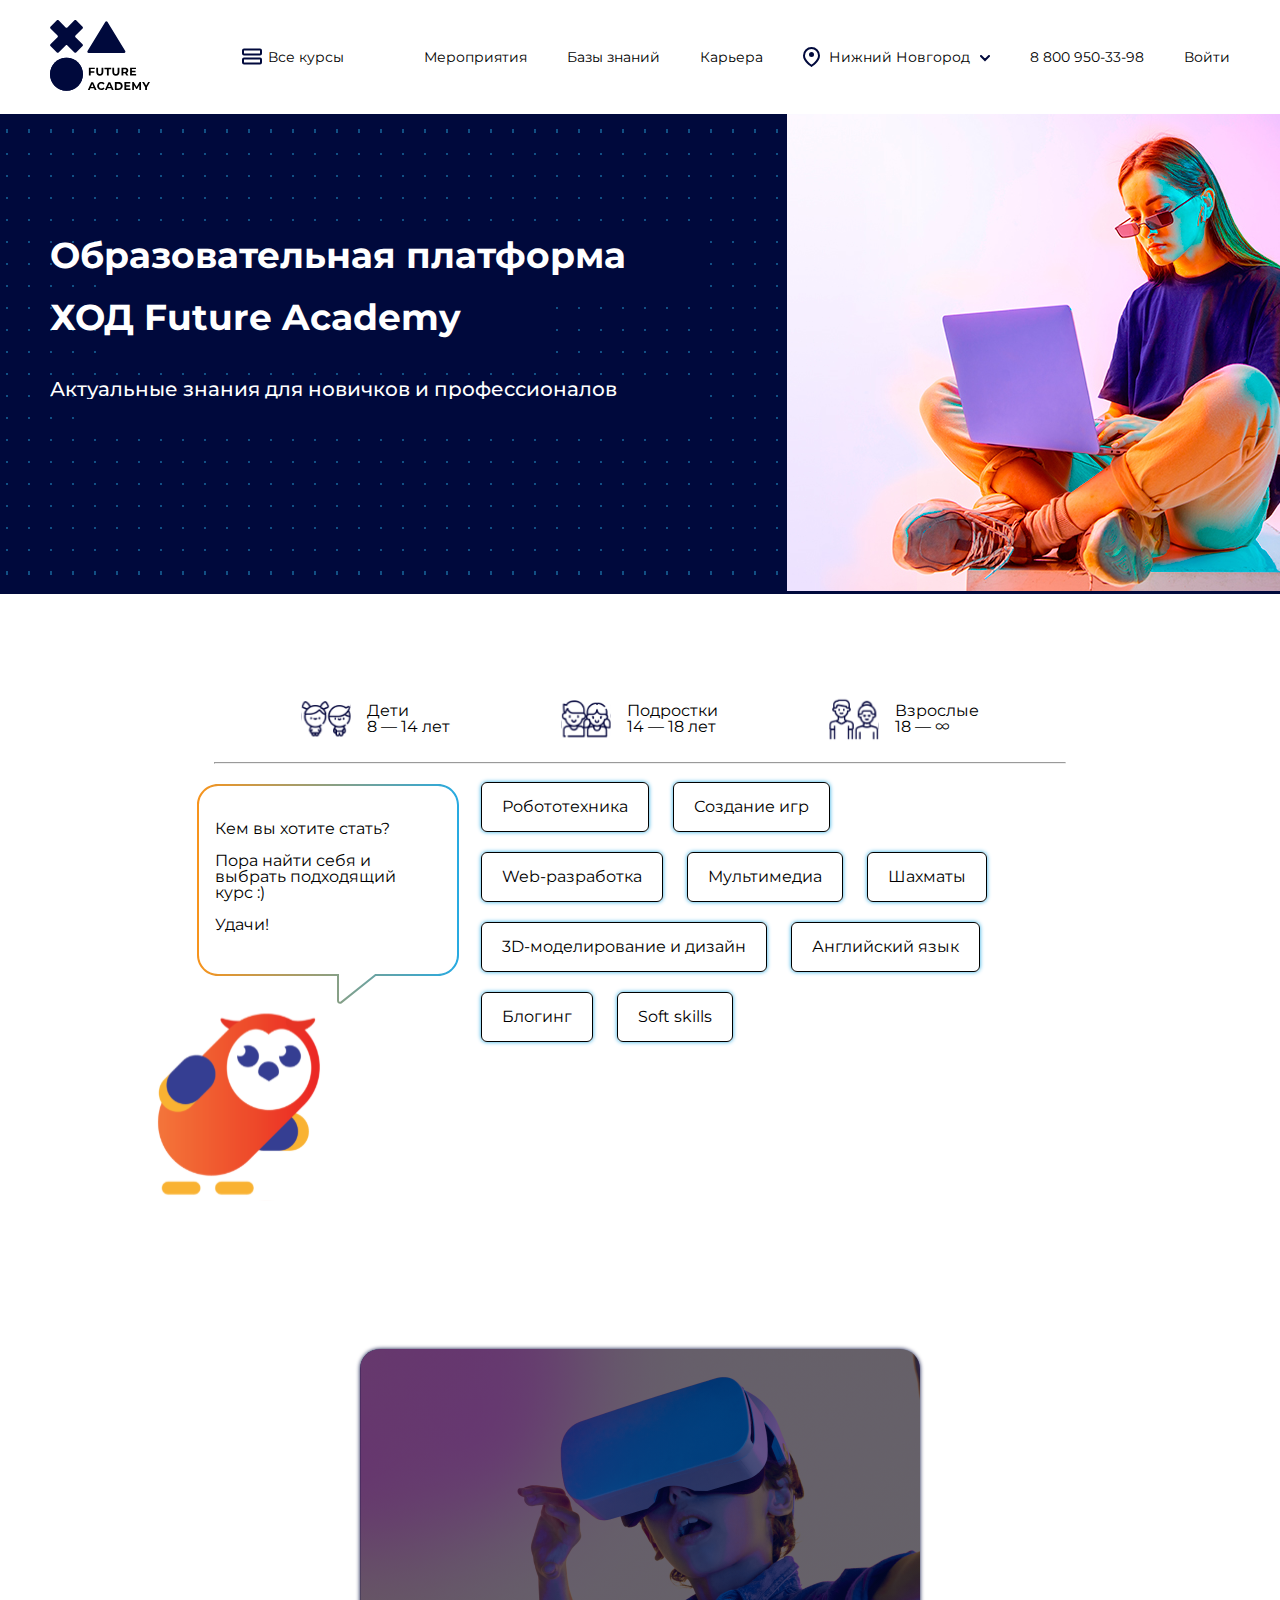
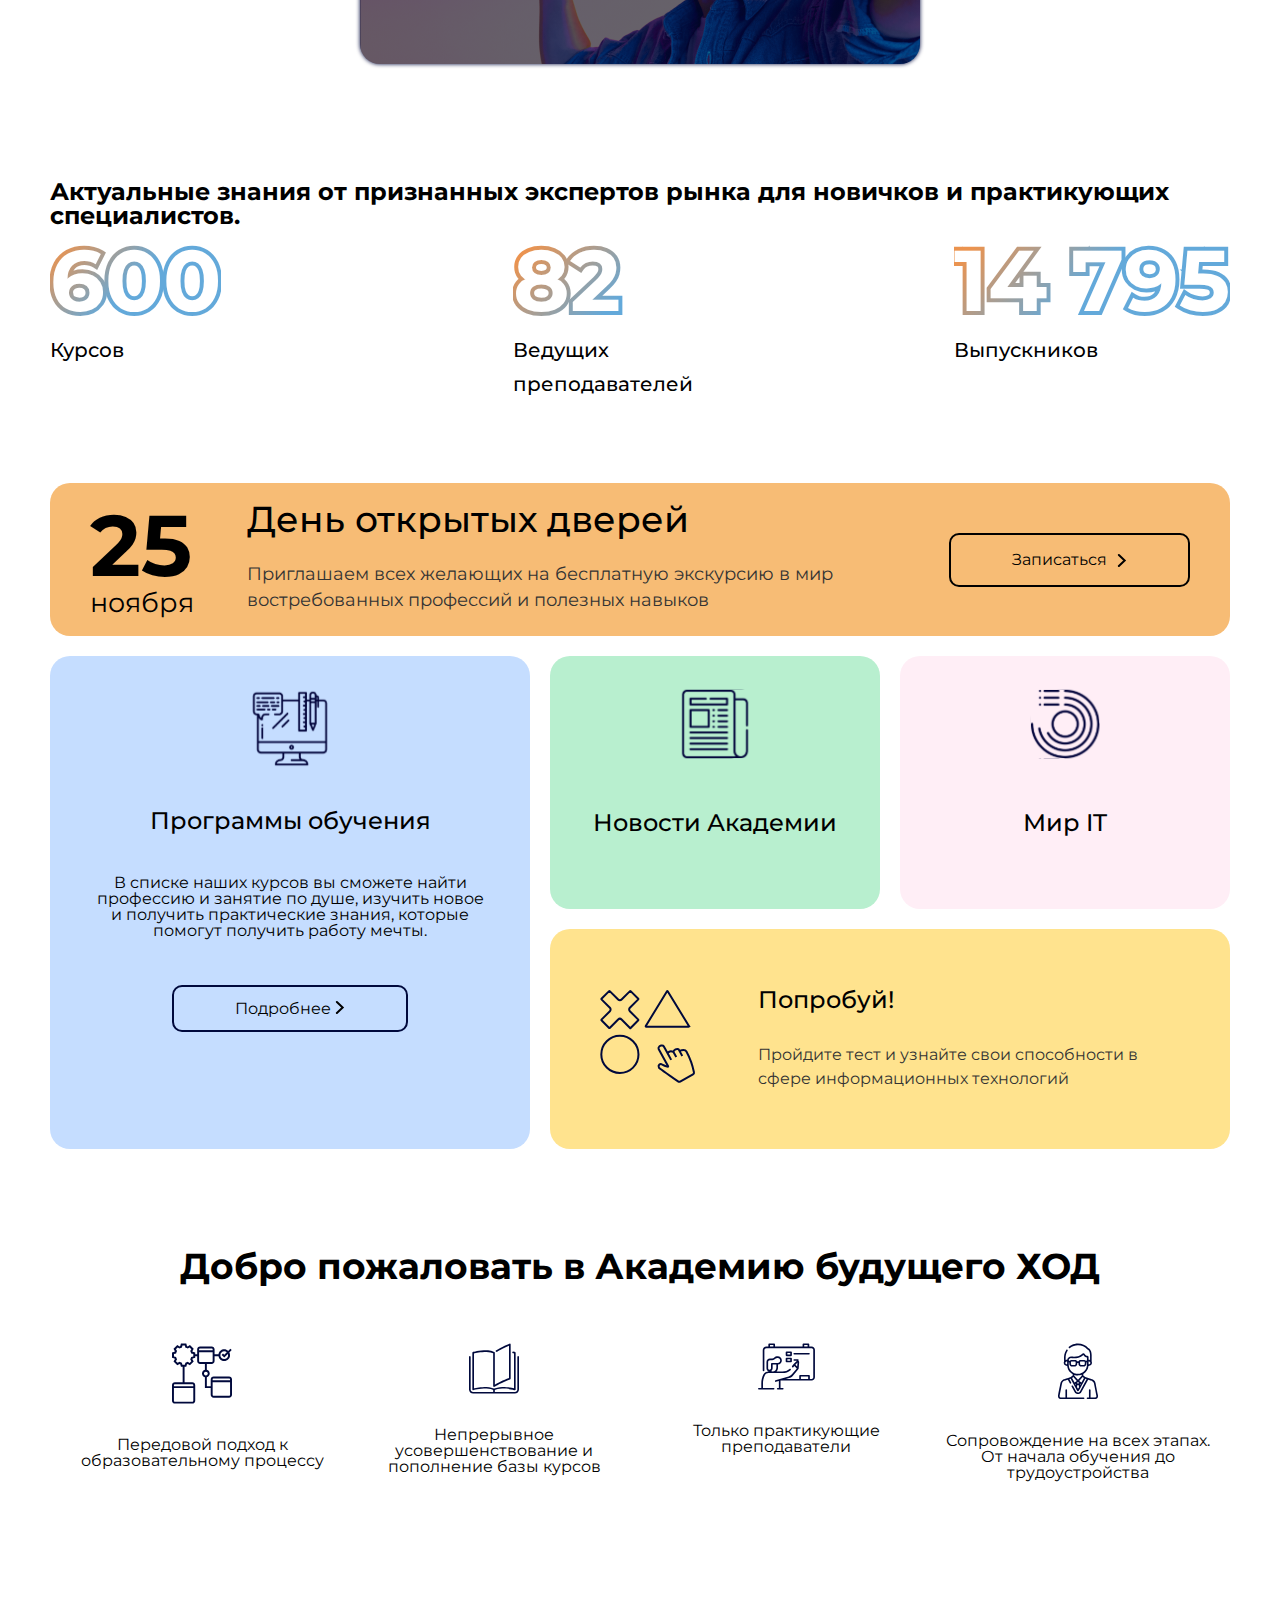
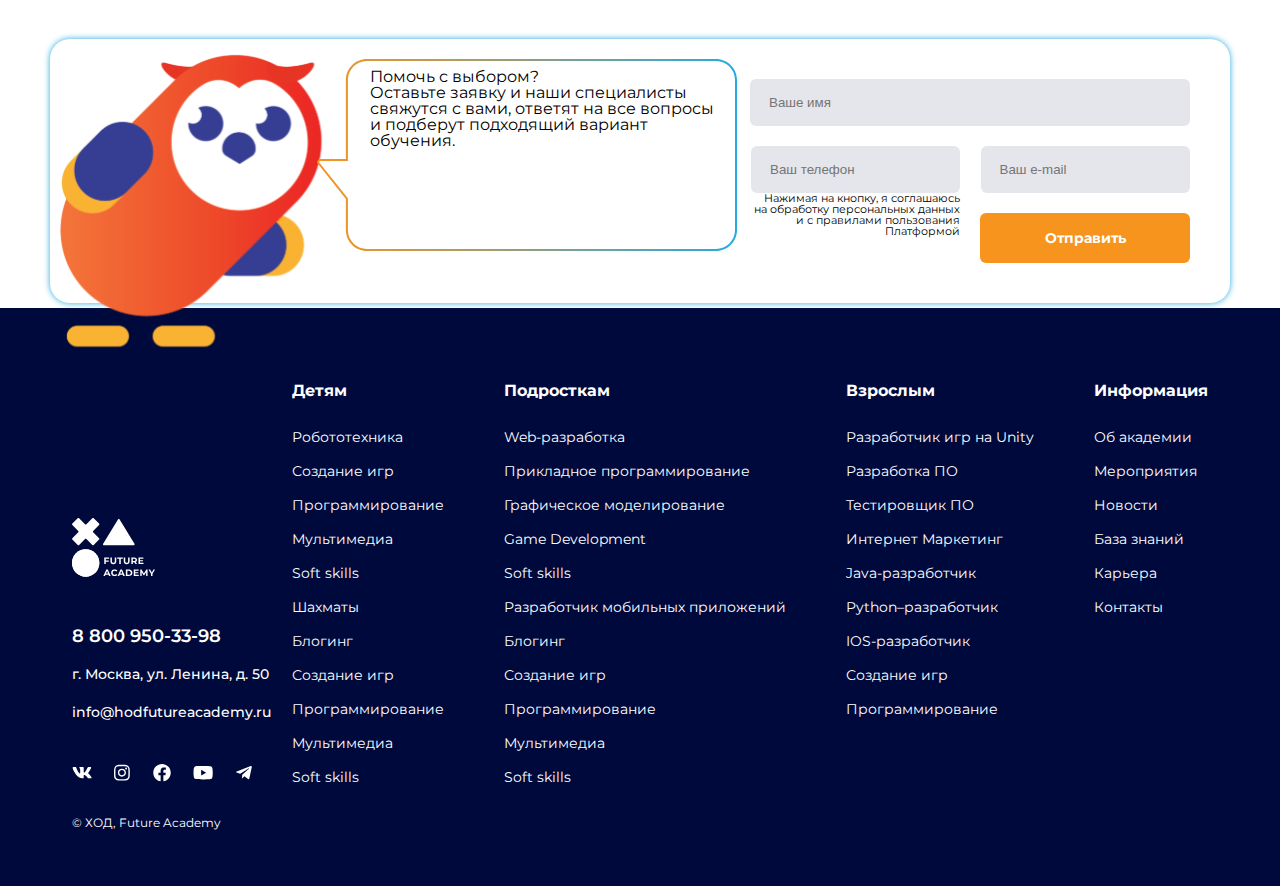
==== commit f1842e7f: "Add files via upload" ====
--- a/index.html
+++ b/index.html
@@ -40,7 +40,7 @@
 					<rect x="1" y="10.4858" width="18" height="5" rx="1" stroke="#00093C" stroke-width="2" />
 				</svg>
 			</a>
-			<li class="navbar-item"><a href="all-courses.html">Все курсы</a></li>
+			<li class="navbar-item"><a class="navbar-item" href="all-courses.html">Все курсы</a></li>
 			<li class="navbar-item"><a href="all-events.html">Мероприятия</a></li>
 			<li class="navbar-item"><a href="">Базы знаний</a></li>
 			<li class="navbar-item"><a href="">Карьера</a></li>
@@ -66,12 +66,12 @@
 					</div>
 				</a>
 				<nav class="burger-menu-nav">
-<a href="#description-title" class="burger-menu-link">Yo</a>
-<a href="#" class="burger-menu-link">Камон</a>
-<a href="#" class="burger-menu-link">Камон</a>
-<a href="#" class="burger-menu-link">Йоу</a>
-<a href="#" class="burger-menu-link">МАзафака</a>
-<a href="#" class="burger-menu-link"></a>
+<a href="all-courses.html" class="burger-menu-link">Все курсы</a>
+<a href="all-events.html" class="burger-menu-link">Мероприятия</a>
+<a href="#" class="burger-menu-link">Базы знаний</a>
+<a href="#" class="burger-menu-link">Карьера</a>
+
+<a href="#" class="burger-menu-link">Войти</a>
 				</nav>
 			</nav>
 		</ul>
--- a/style.css
+++ b/style.css
@@ -1290,26 +1290,27 @@
 
 .burger-menu-nav {
   display: flex;
-  padding-top: 40px;
+  padding: 40px 10px;
   position: fixed;
   z-index: 20;
   font-display: flex;
   flex-flow: column;
   height: 100%;
-  background-color: #2a2a2a;
-  overflow-y: auto;
-  right: -100%; }
+  background-color: #fff;
+  right: -100%;
+  border: 1px solid  #000;
+  border-radius: 15px; }
 
 .burger-menu-link {
   text-decoration: none;
-  color: #fff;
-  padding: 30px;
-  font-size: 32px;
+  color: #000;
+  padding-top: 30px;
+  font-size: 20px;
   text-transform: uppercase;
   font-weight: bold;
   letter-spacing: 5px; }
   .burger-menu-link:hover {
-    filter: brightness(0.7); }
+    filter: opacity(0.7); }
 
 .burger-active .burger-menu-nav {
   right: 0; }
@@ -2233,6 +2234,10 @@
     font-size: 9px; }
 
   .hr-undersort {
-    max-width: 300px; } }
+    max-width: 300px; }
+
+  .subjects-item {
+    padding: 10px 3px;
+    margin: 0 auto 10px auto; } }
 
 /*# sourceMappingURL=style.css.map */
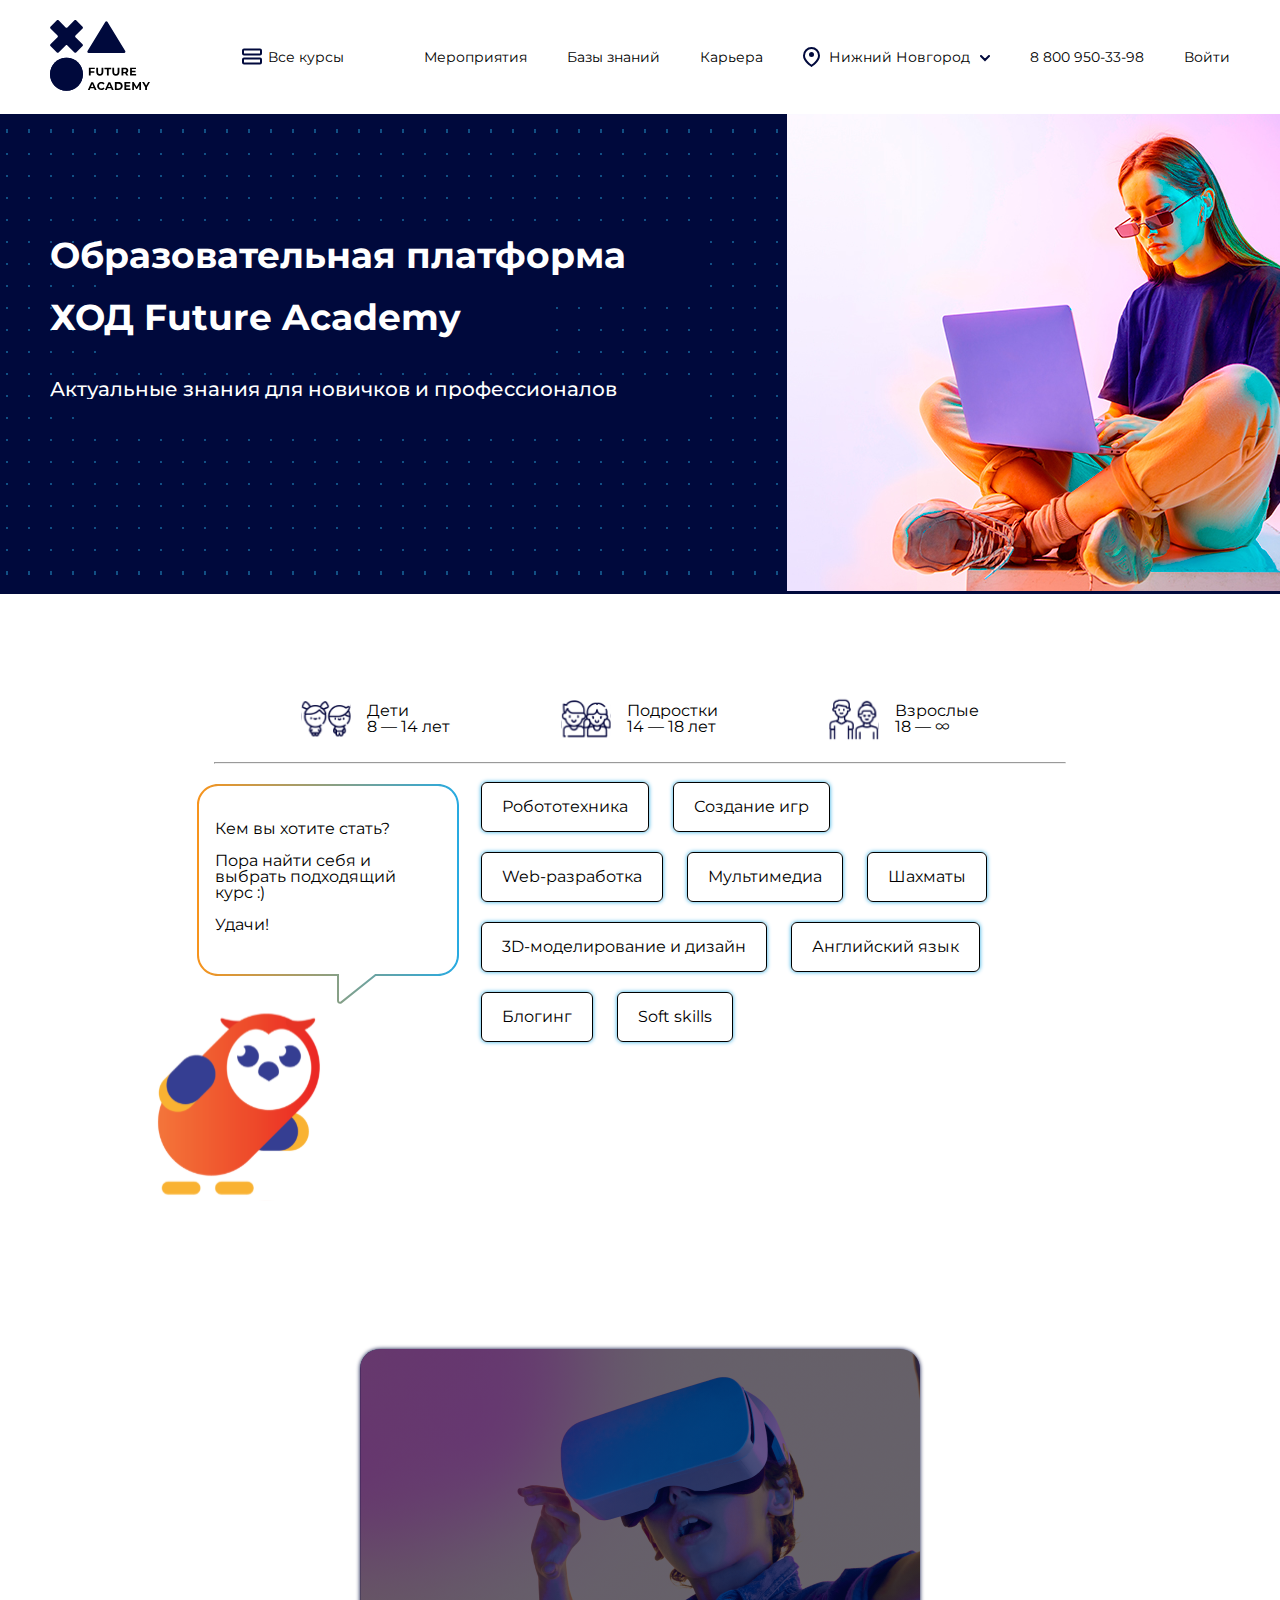
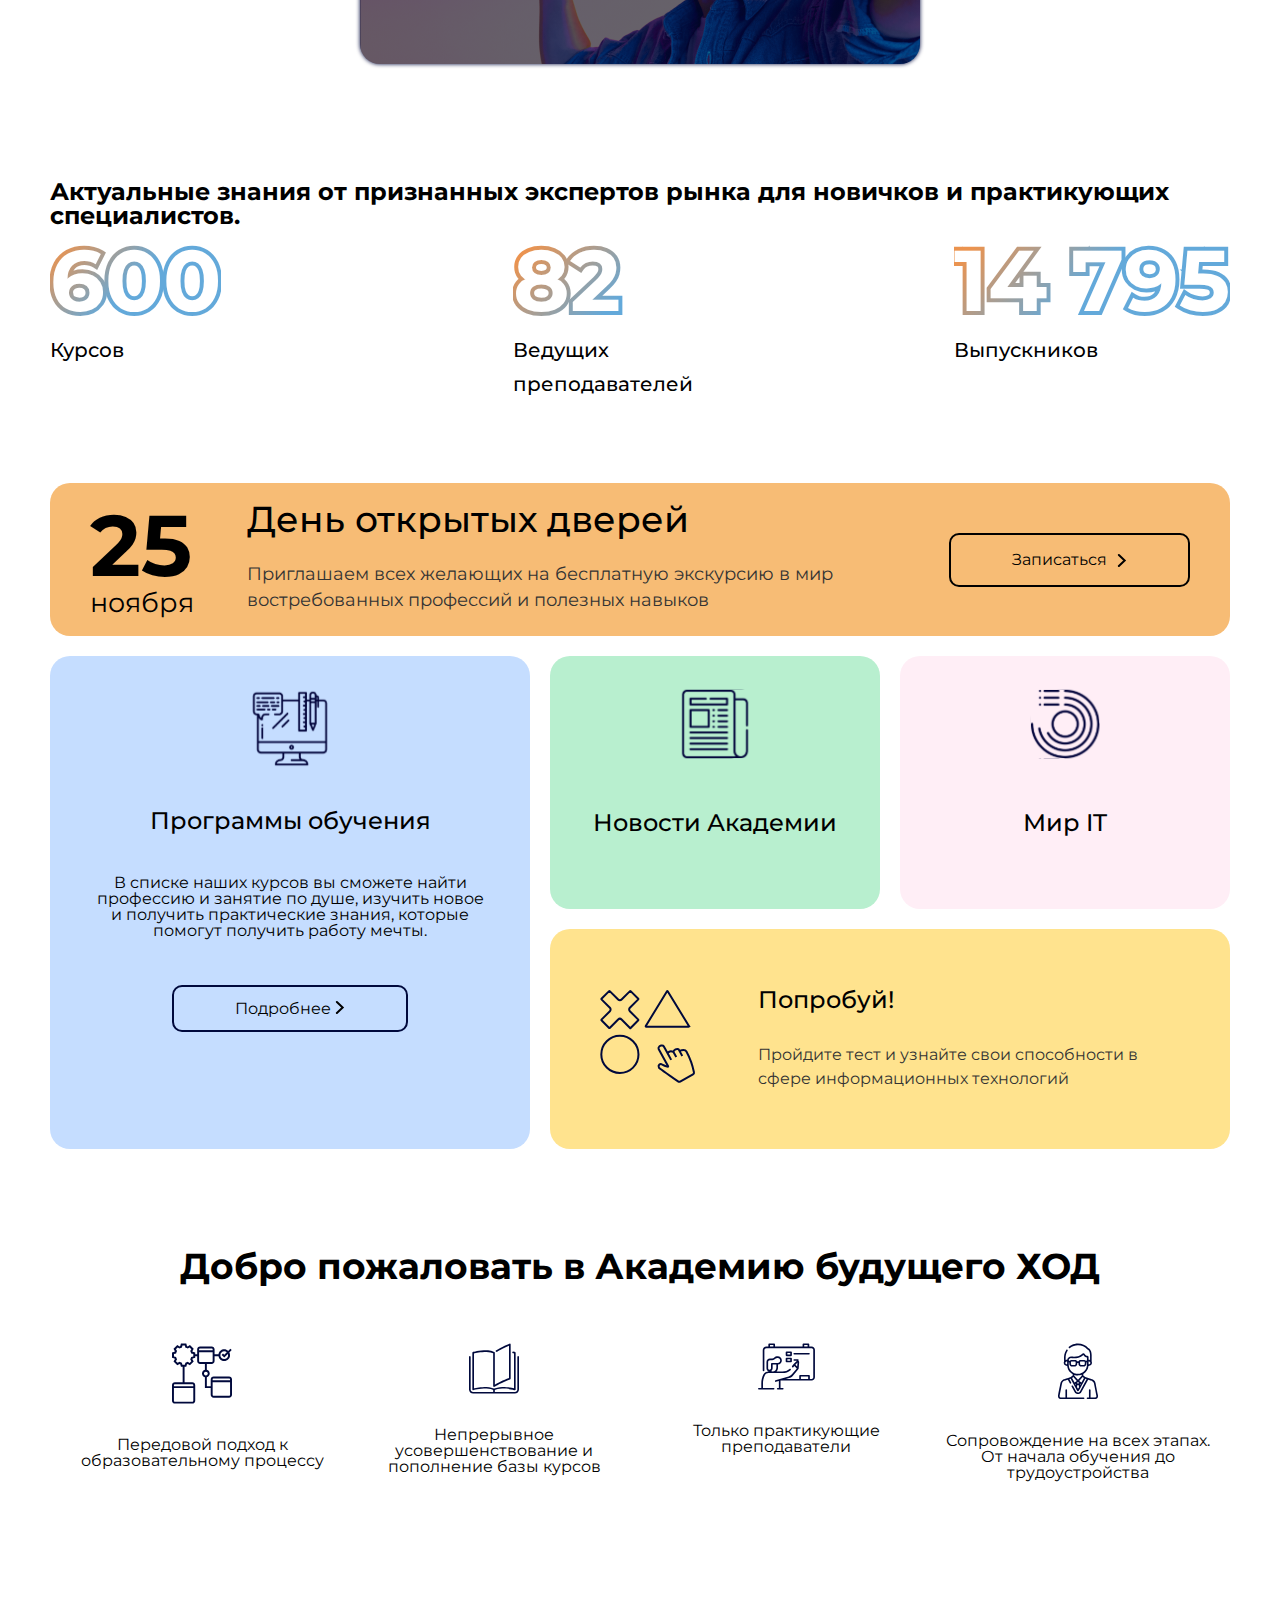
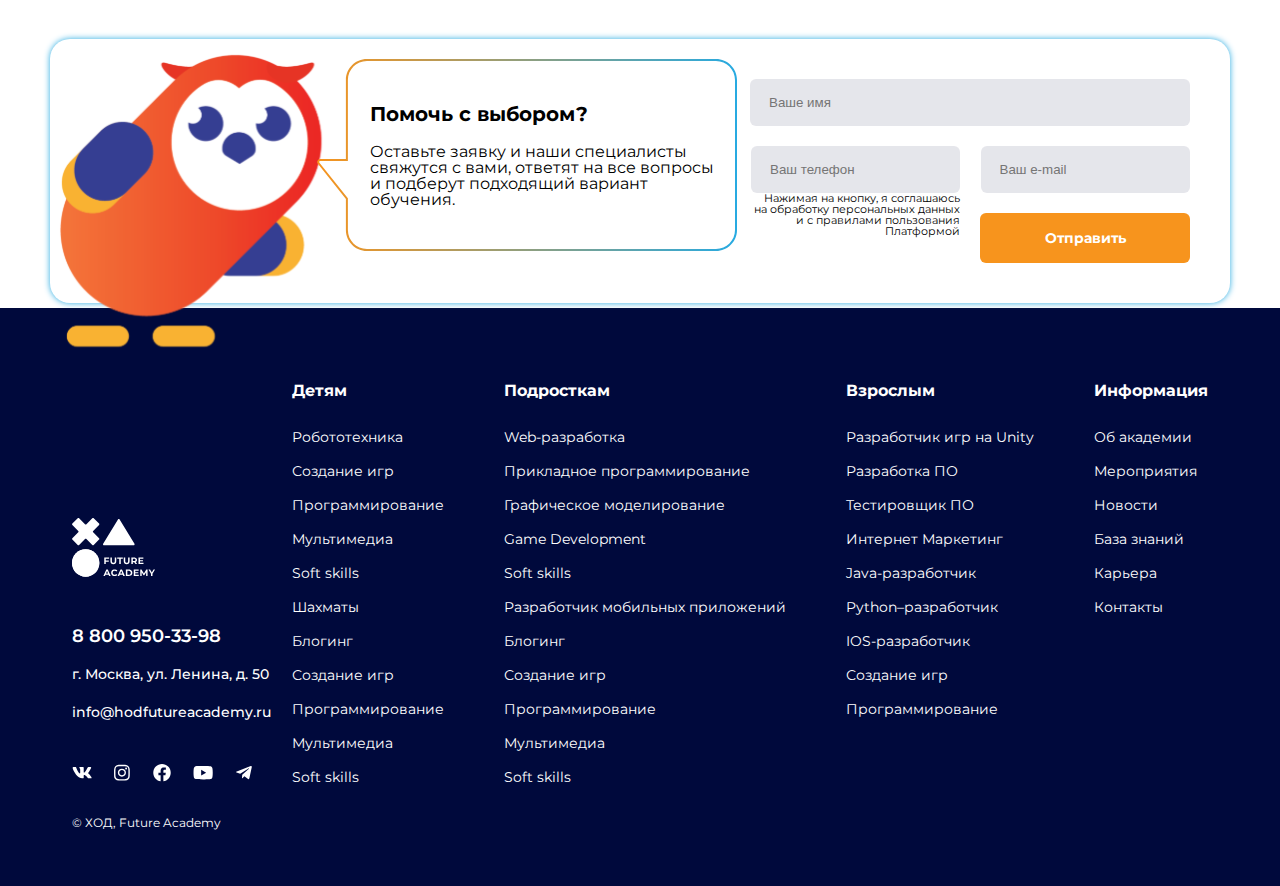
==== commit 76b6dd45: "Add files via upload" ====
--- a/index.html
+++ b/index.html
@@ -71,7 +71,7 @@
 <a href="#" class="burger-menu-link">Базы знаний</a>
 <a href="#" class="burger-menu-link">Карьера</a>
 
-<a href="#" class="burger-menu-link">Войти</a>
+<a href="registration.html" class="burger-menu-link">Войти</a>
 				</nav>
 			</nav>
 		</ul>
--- a/style.css
+++ b/style.css
@@ -269,6 +269,16 @@
   margin-bottom: 82px; }
 
 .main-info {
+  max-width: 1100px;
+  margin: 0 auto;
+  padding: 20px 40px;
+  border-radius: 20px;
+  background-color: #F7BC75;
+  display: flex;
+  align-items: center;
+  margin-bottom: 20px; }
+
+.events-main-info {
   max-width: 1100px;
   margin: 0 auto;
   padding: 20px 40px;
@@ -487,6 +497,9 @@
   border-radius: 6px;
   padding: 16px 0 16px 19px;
   border: none; }
+
+.registration-icons {
+  align-items: center; }
 
 .send-btn {
   margin-top: 20px;
@@ -541,7 +554,11 @@
   width: 352.8px;
   z-index: 2;
   left: 320px;
-  top: 30px; }
+  top: 65px; }
+  .cloud-question h2 {
+    margin-bottom: 20px;
+    font-weight: bold;
+    font-size: 20px; }
 
 .footer {
   max-width: 100%;
@@ -1184,7 +1201,7 @@
 
 .event-cards {
   display: flex;
-  flex-wrap: wrap; }
+  flex-wrap: nowrap; }
 
 .event-card {
   display: block;
@@ -1393,7 +1410,7 @@
 
   .header {
     max-width: 1024px;
-    justify-content: space-evenly; }
+    justify-content: space-between; }
 
   .nav-bar-item {
     margin-right: 20px; }
@@ -1429,11 +1446,25 @@
     max-width: 1024px; }
 
   .main {
-    background: url("img/slider.png") 708px 0 no-repeat, #00093C url("img/points.png") -234px 17px repeat; } }
+    background: url("img/slider.png") 708px 0 no-repeat, #00093C url("img/points.png") -234px 17px repeat; }
+
+  .event-card {
+    width: 26%; }
+
+  .event-card-long {
+    width: 66%; }
+
+  .events-main,
+  .events-cards {
+    max-width: 1024px;
+    margin: 0 auto; } }
 @media (max-width: 1024px) and (min-width: 769px) {
+  .branch-nav a {
+    padding: 19px 7px; }
+
   .header,
   .header-blue-container {
-    justify-content: center;
+    justify-content: space-between;
     max-width: 768px; }
 
   #arrow,
@@ -1584,7 +1615,41 @@
     margin: 0 auto 60px auto; }
 
   .navbar-item {
-    margin-right: 17px; } }
+    margin-right: 17px; }
+
+  .cloud-question {
+    width: 150px;
+    font-size: 8px;
+    left: 128px;
+    top: 140px; }
+    .cloud-question h2 {
+      margin-bottom: 10px;
+      font-weight: bold;
+      font-size: 12px; }
+
+  .hr-undersort {
+    width: 768px; }
+
+  .footer-title1 {
+    margin-right: 20px; }
+
+  .char-text {
+    font-size: 15px;
+    max-width: 165px; }
+
+  .cards-item {
+    width: 510px; }
+
+  .events-main,
+  .events-cards {
+    max-width: 768px;
+    margin: 0 auto; }
+
+  .event-cards {
+    flex-wrap: nowrap; }
+
+  .event-card-long img {
+    object-fit: cover; } }
 @media (max-width: 768px) and (min-width: 425px) {
   .burger-menu {
     display: inherit; }
@@ -1787,7 +1852,36 @@
   .char-text {
     max-width: 145px;
     margin-left: 10px;
-    margin-bottom: 19px; } }
+    margin-bottom: 19px; }
+
+  .events-main,
+  .events-cards {
+    max-width: 425px;
+    margin: 0 auto; }
+
+  .event-cards {
+    flex-wrap: nowrap; }
+
+  .event-card-long img {
+    object-fit: cover;
+    display: none; }
+
+  .event-cards,
+  .events-main-info {
+    display: block; }
+
+  .event-card {
+    width: 365px;
+    margin-right: 0; }
+
+  .card-item-title {
+    margin-bottom: 20px; }
+
+  .event-card p {
+    margin-bottom: 10px; }
+
+  .event-card-long {
+    padding: 27px 30px 38px 30px; } }
 @media (max-width: 424px) and (min-width: 375px) {
   .burger-menu {
     display: inherit; }
@@ -1893,9 +1987,6 @@
   .position {
     margin-bottom: 39px; }
 
-  .header {
-    max-width: 375px; }
-
   .main {
     background: #00093C url("img/points.png") -357px 7px repeat; }
 
@@ -2010,7 +2101,36 @@
     font-size: 9px; }
 
   .hr-undersort {
-    max-width: 325px; } }
+    max-width: 325px; }
+
+  .events-main,
+  .events-cards {
+    max-width: 375px;
+    margin: 0 auto; }
+
+  .event-cards {
+    flex-wrap: nowrap; }
+
+  .event-card-long img {
+    object-fit: cover;
+    display: none; }
+
+  .event-cards,
+  .events-main-info {
+    display: block; }
+
+  .event-card {
+    width: 315px;
+    margin-right: 0; }
+
+  .card-item-title {
+    margin-bottom: 20px; }
+
+  .event-card p {
+    margin-bottom: 10px; }
+
+  .event-card-long {
+    padding: 27px 30px 38px 30px; } }
 @media (max-width: 374px) {
   .burger-menu {
     display: inherit; }
@@ -2238,6 +2358,35 @@
 
   .subjects-item {
     padding: 10px 3px;
-    margin: 0 auto 10px auto; } }
+    margin: 0 auto 10px auto; }
+
+  .events-main,
+  .events-cards {
+    max-width: 320px;
+    margin: 0 auto; }
+
+  .event-cards {
+    flex-wrap: nowrap; }
+
+  .event-card-long img {
+    object-fit: cover;
+    display: none; }
+
+  .event-cards,
+  .events-main-info {
+    display: block; }
+
+  .event-card {
+    max-width: 260px;
+    margin-right: 0; }
+
+  .card-item-title {
+    margin-bottom: 20px; }
+
+  .event-card p {
+    margin-bottom: 10px; }
+
+  .event-card-long {
+    padding: 27px 30px 38px 30px; } }
 
 /*# sourceMappingURL=style.css.map */
